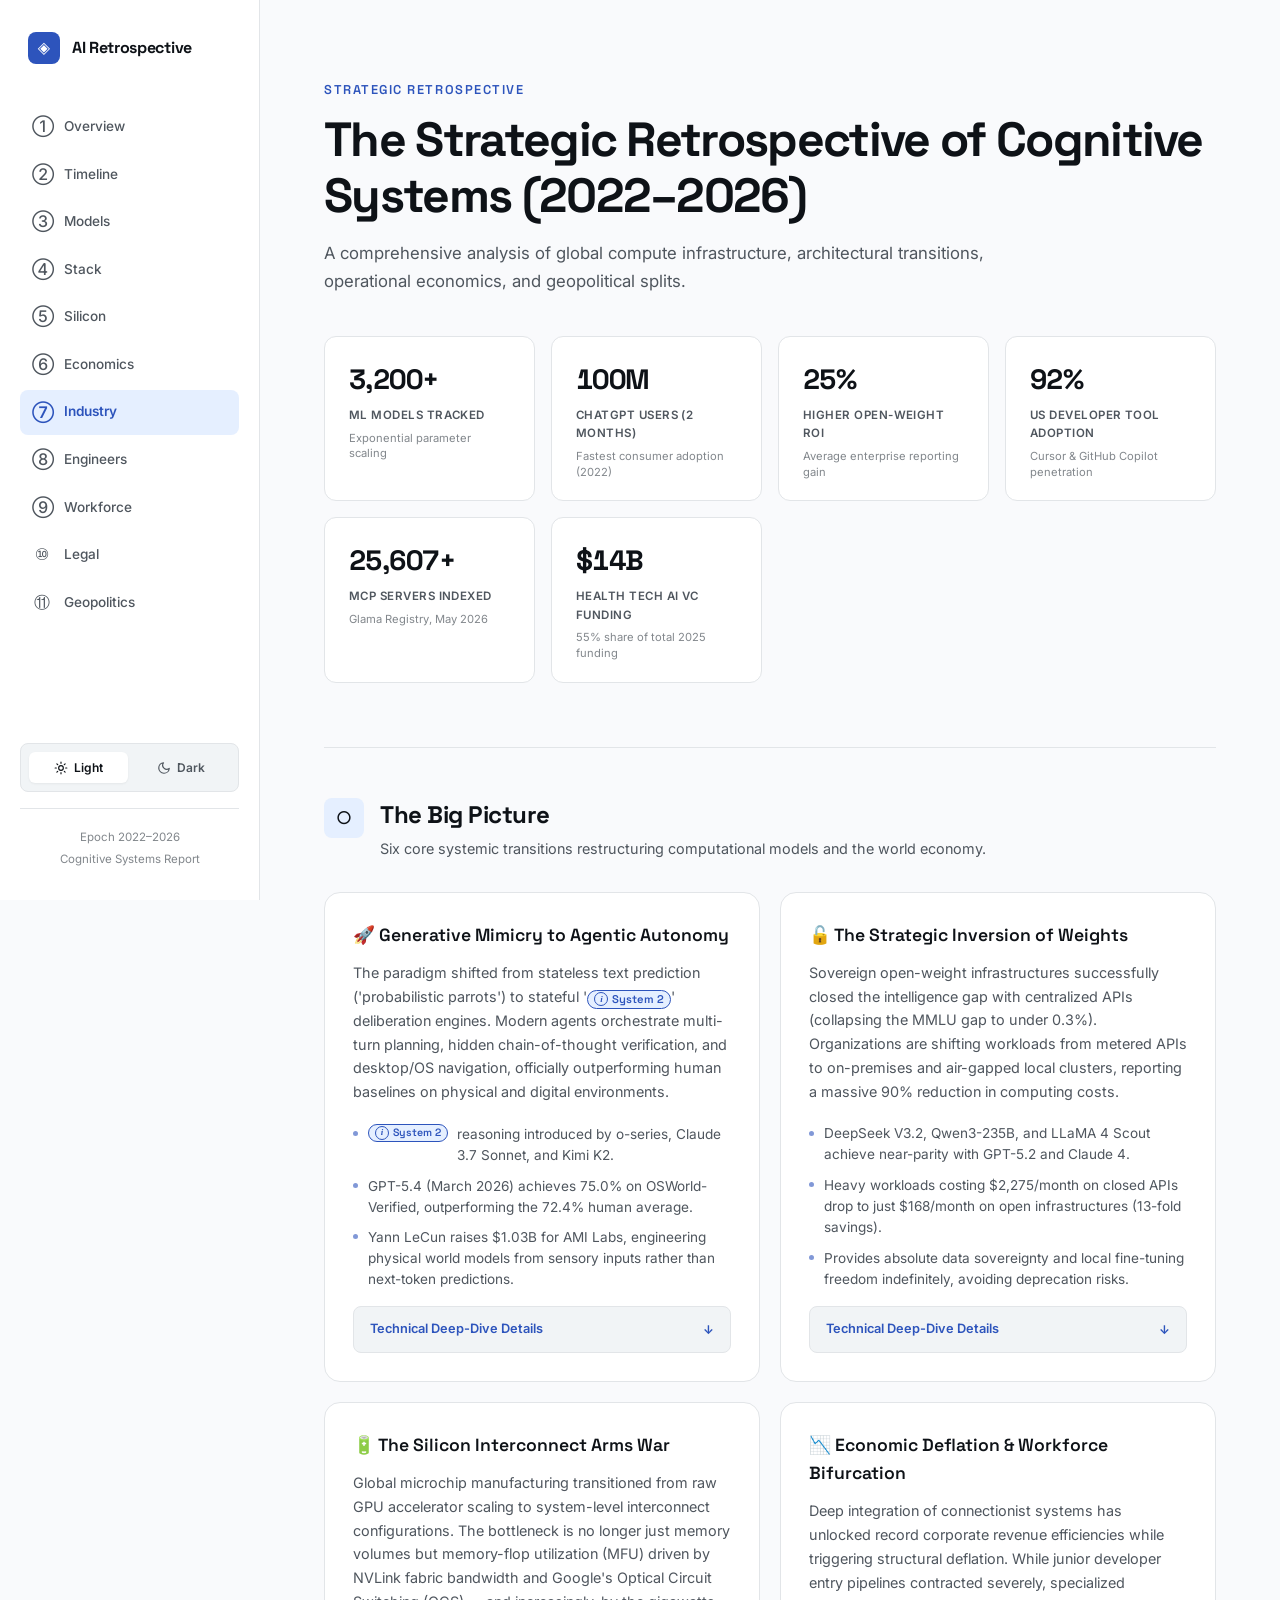
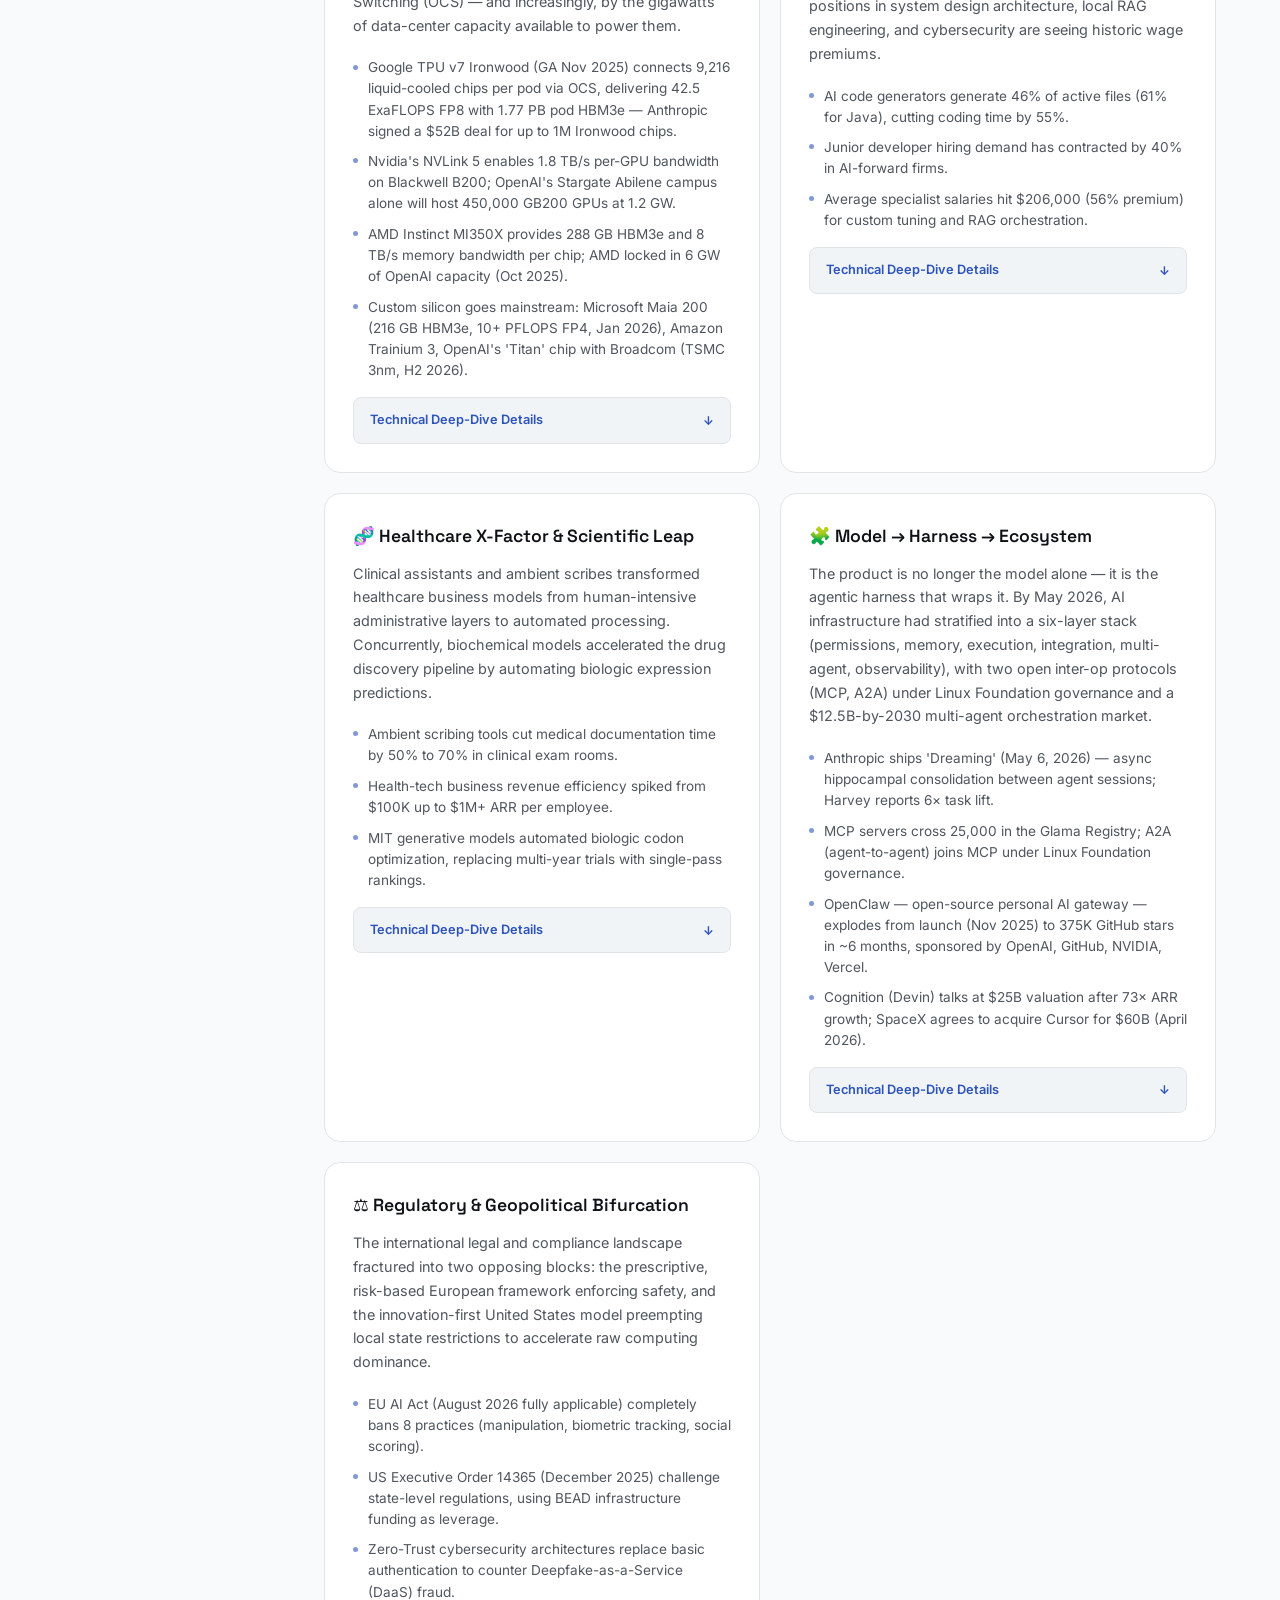
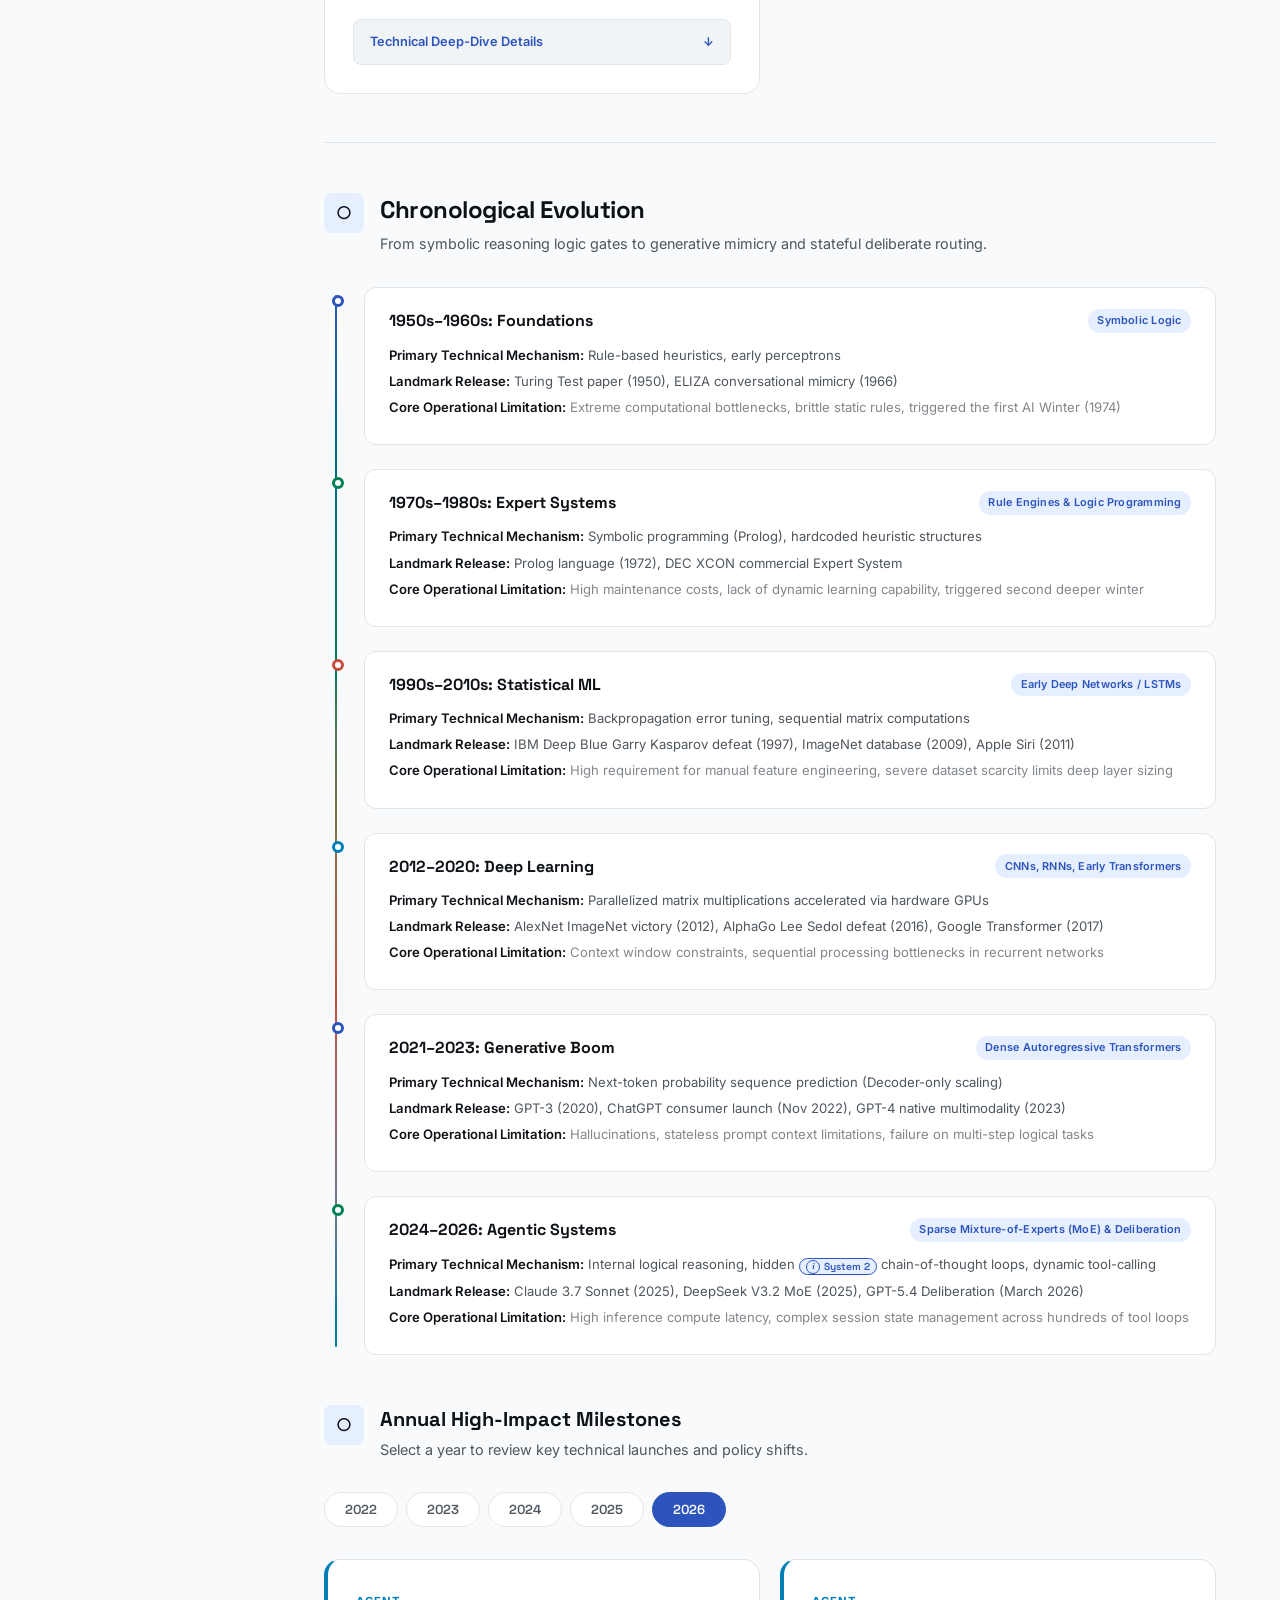
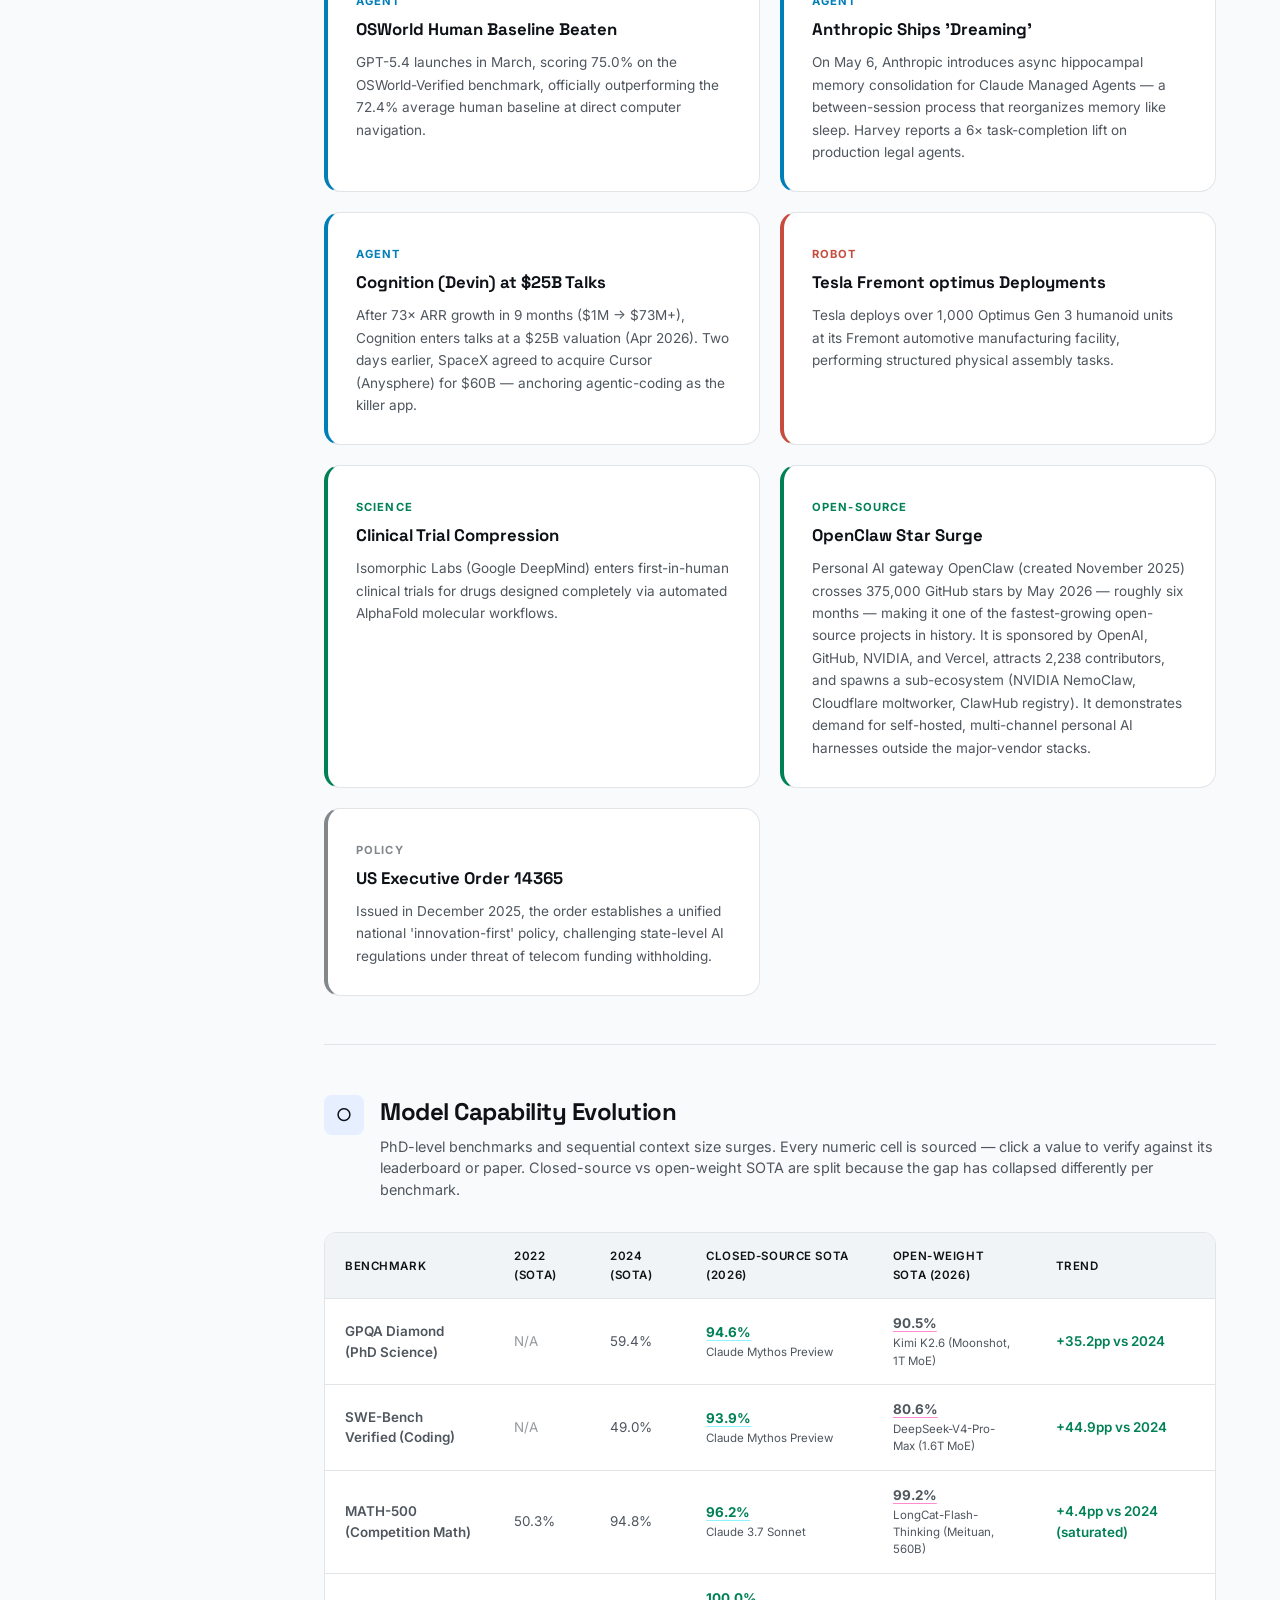
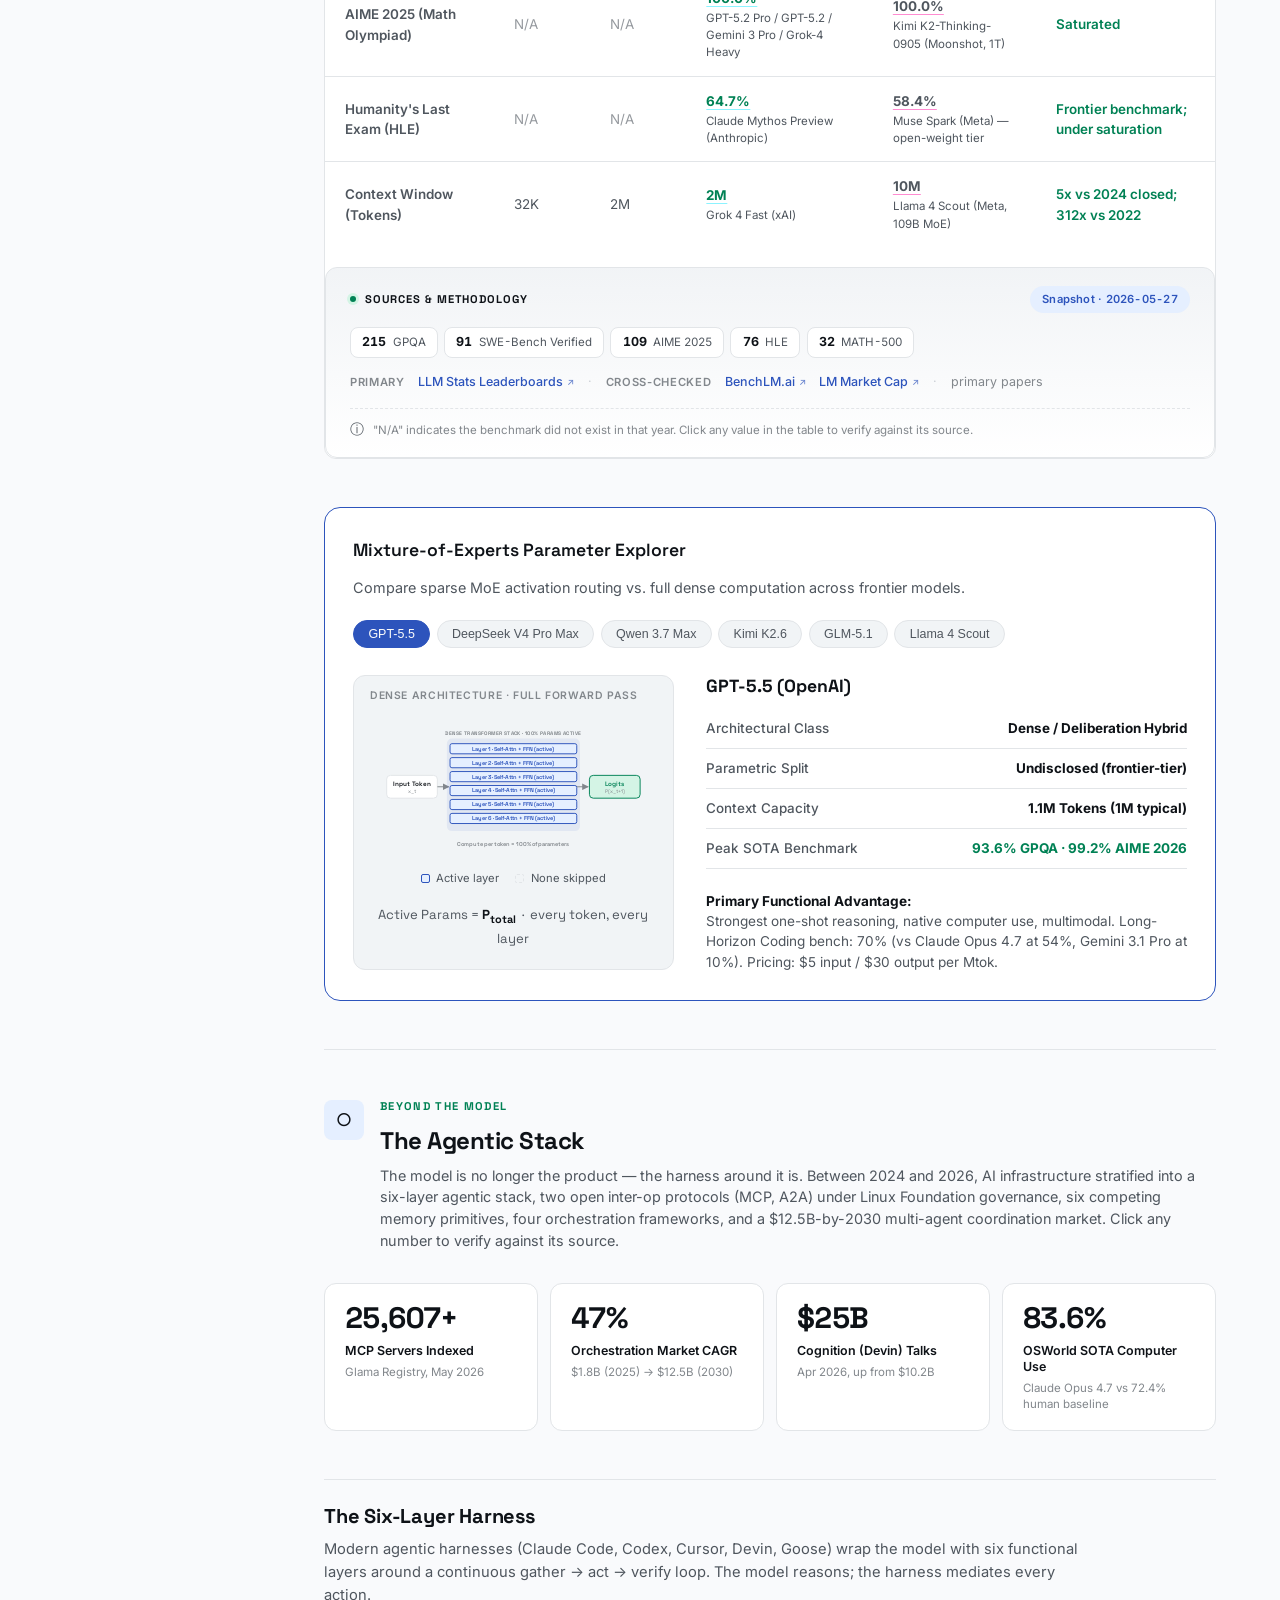
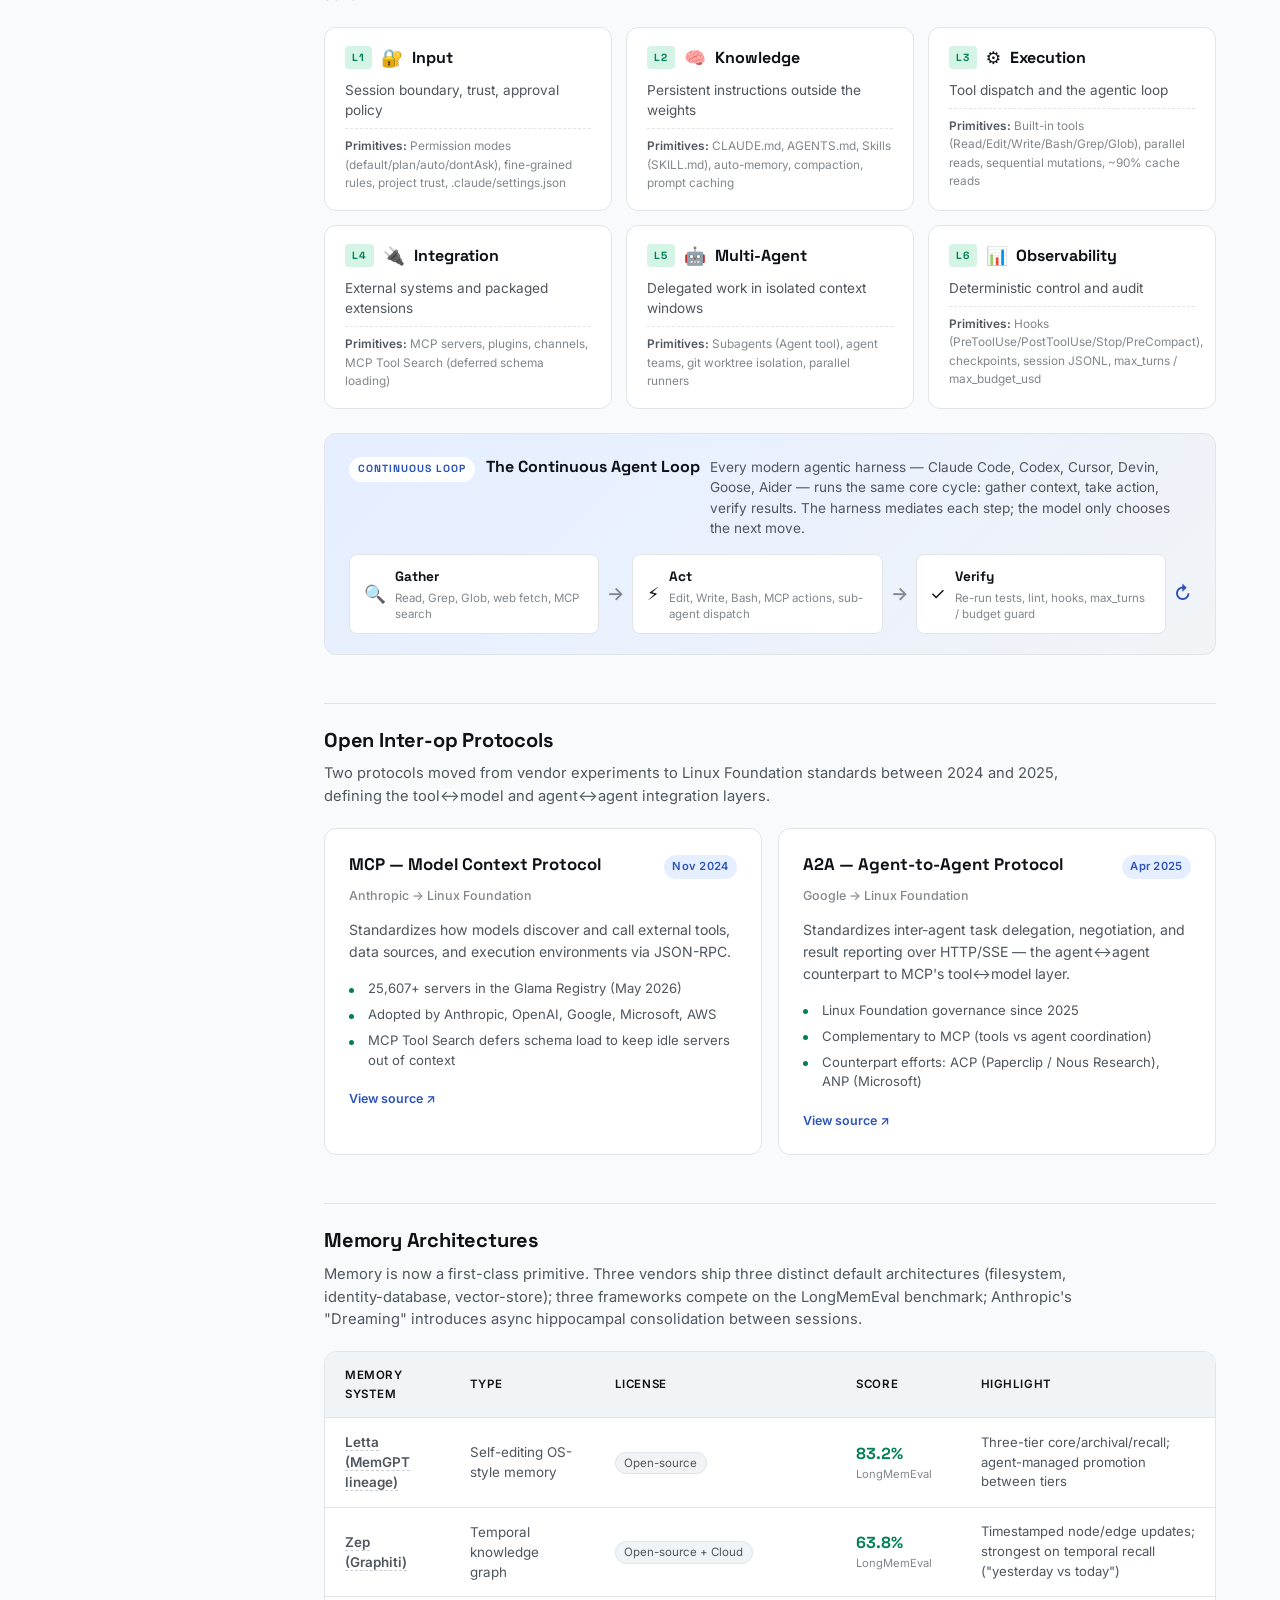
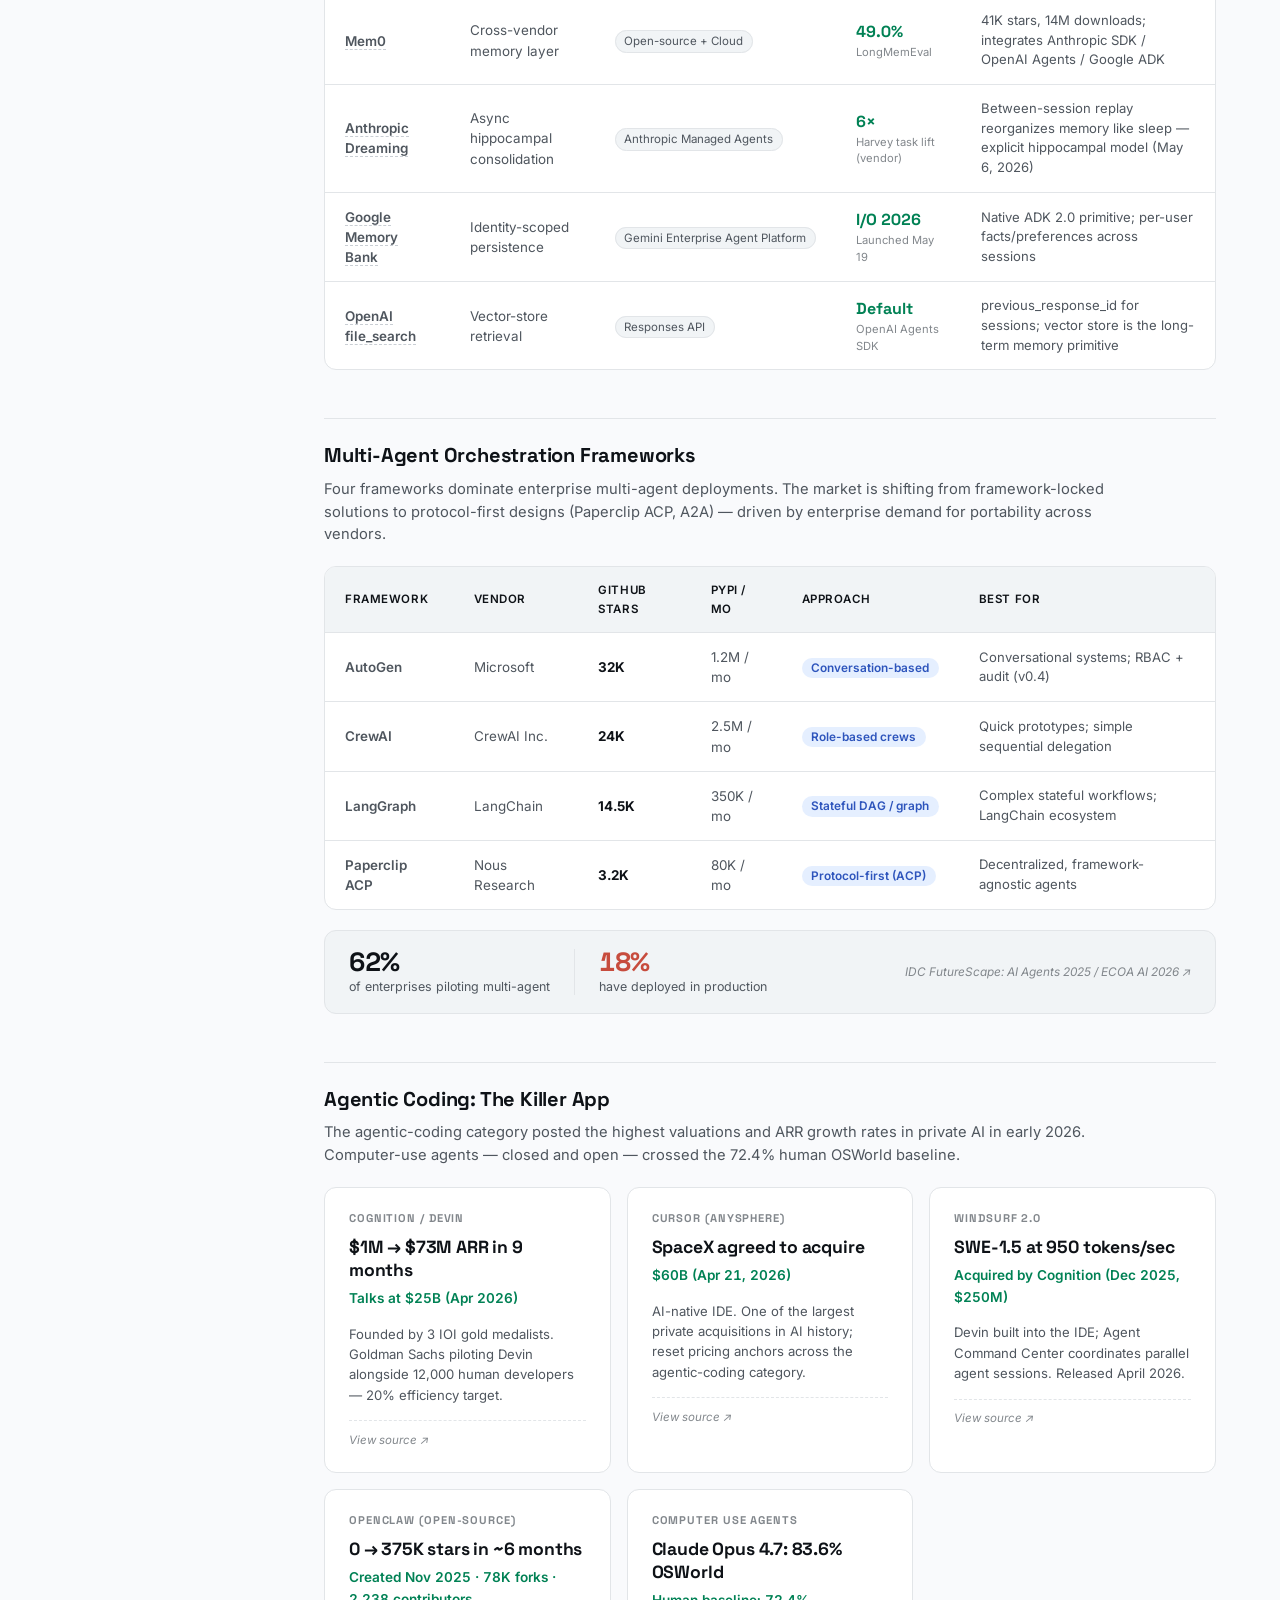
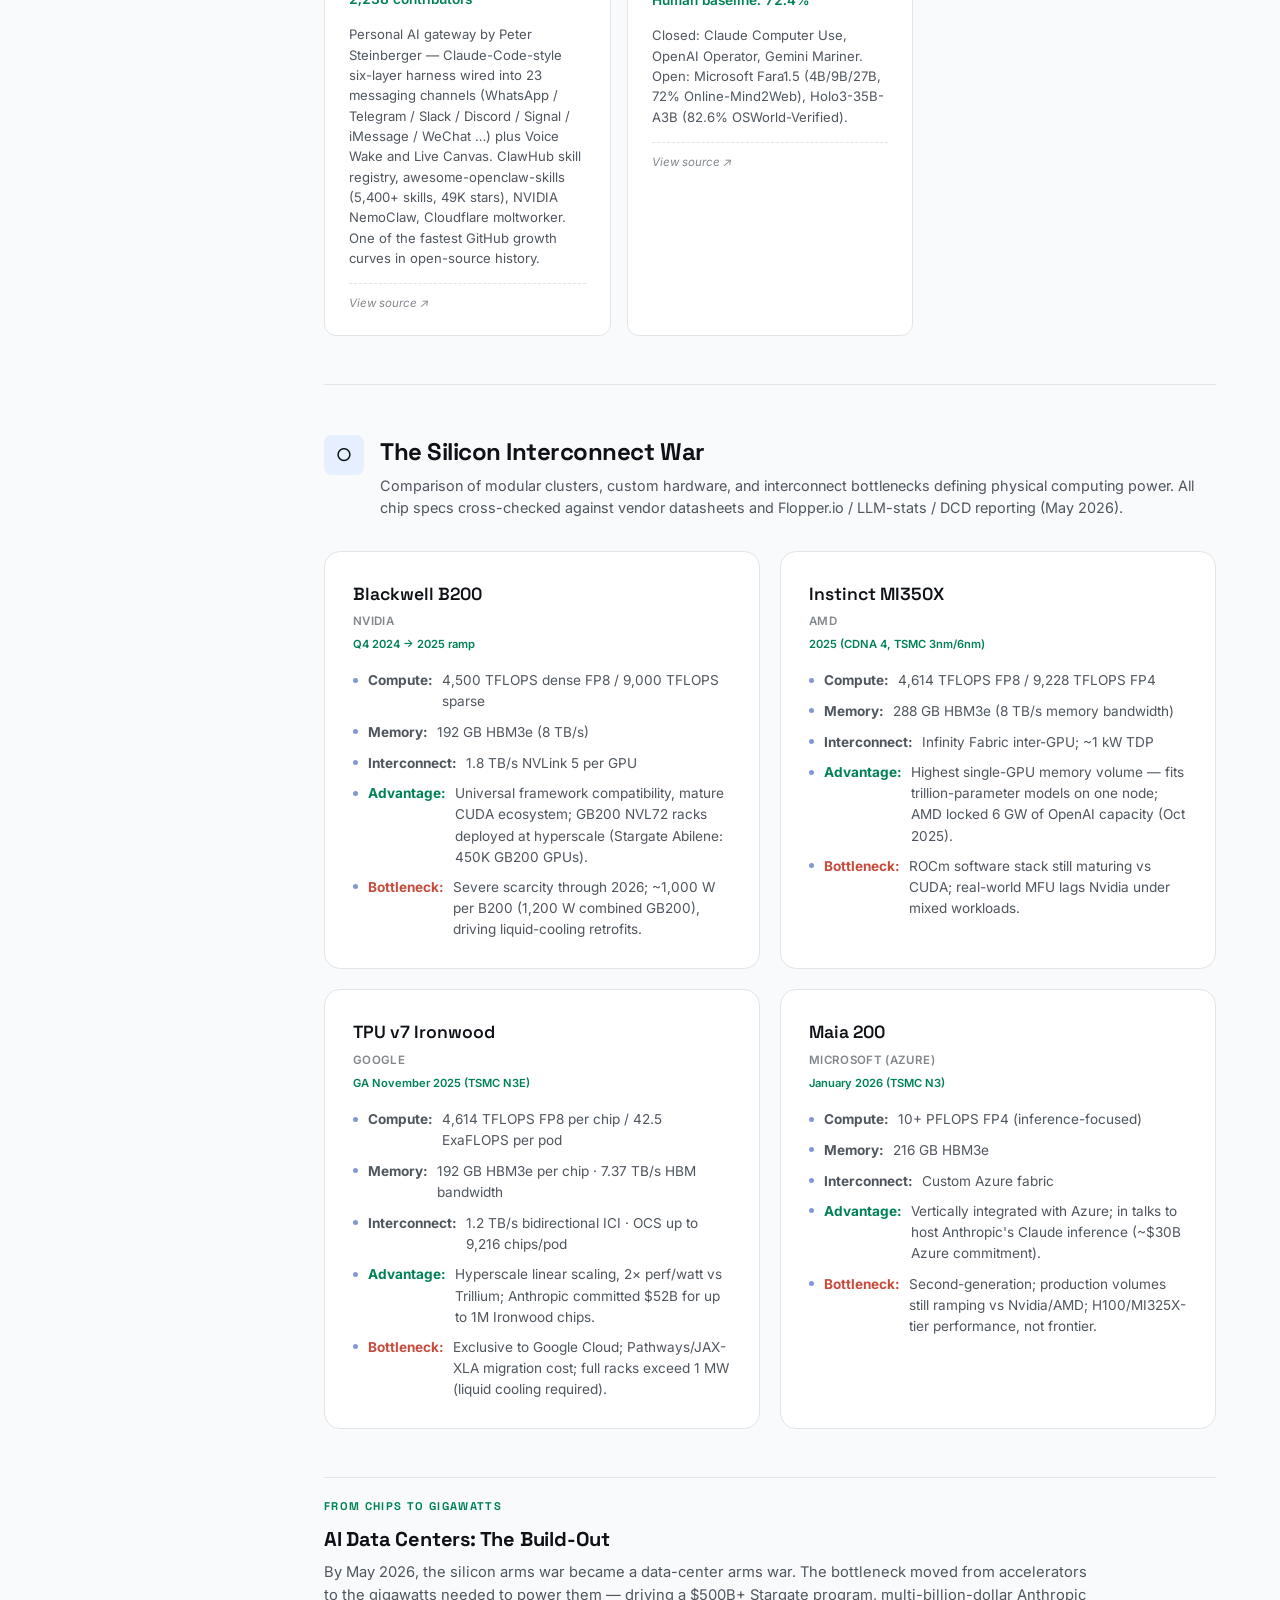
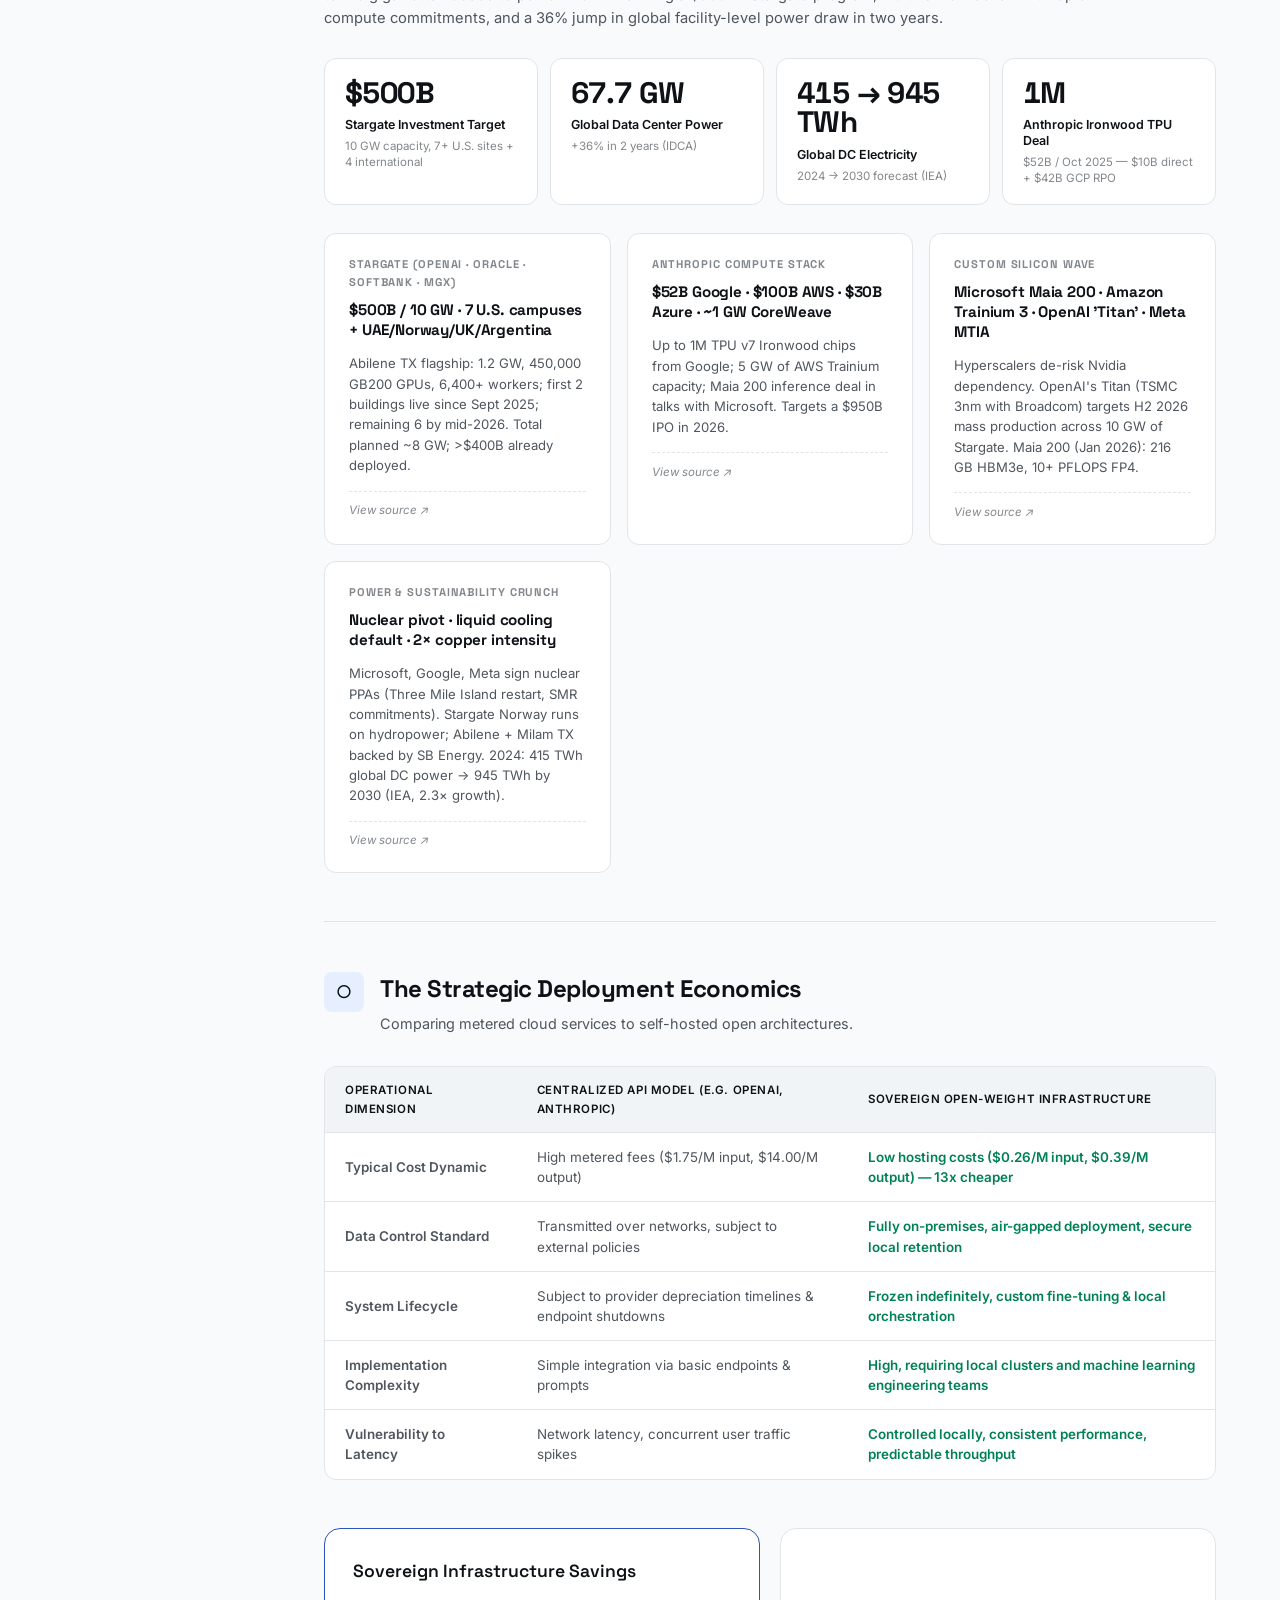
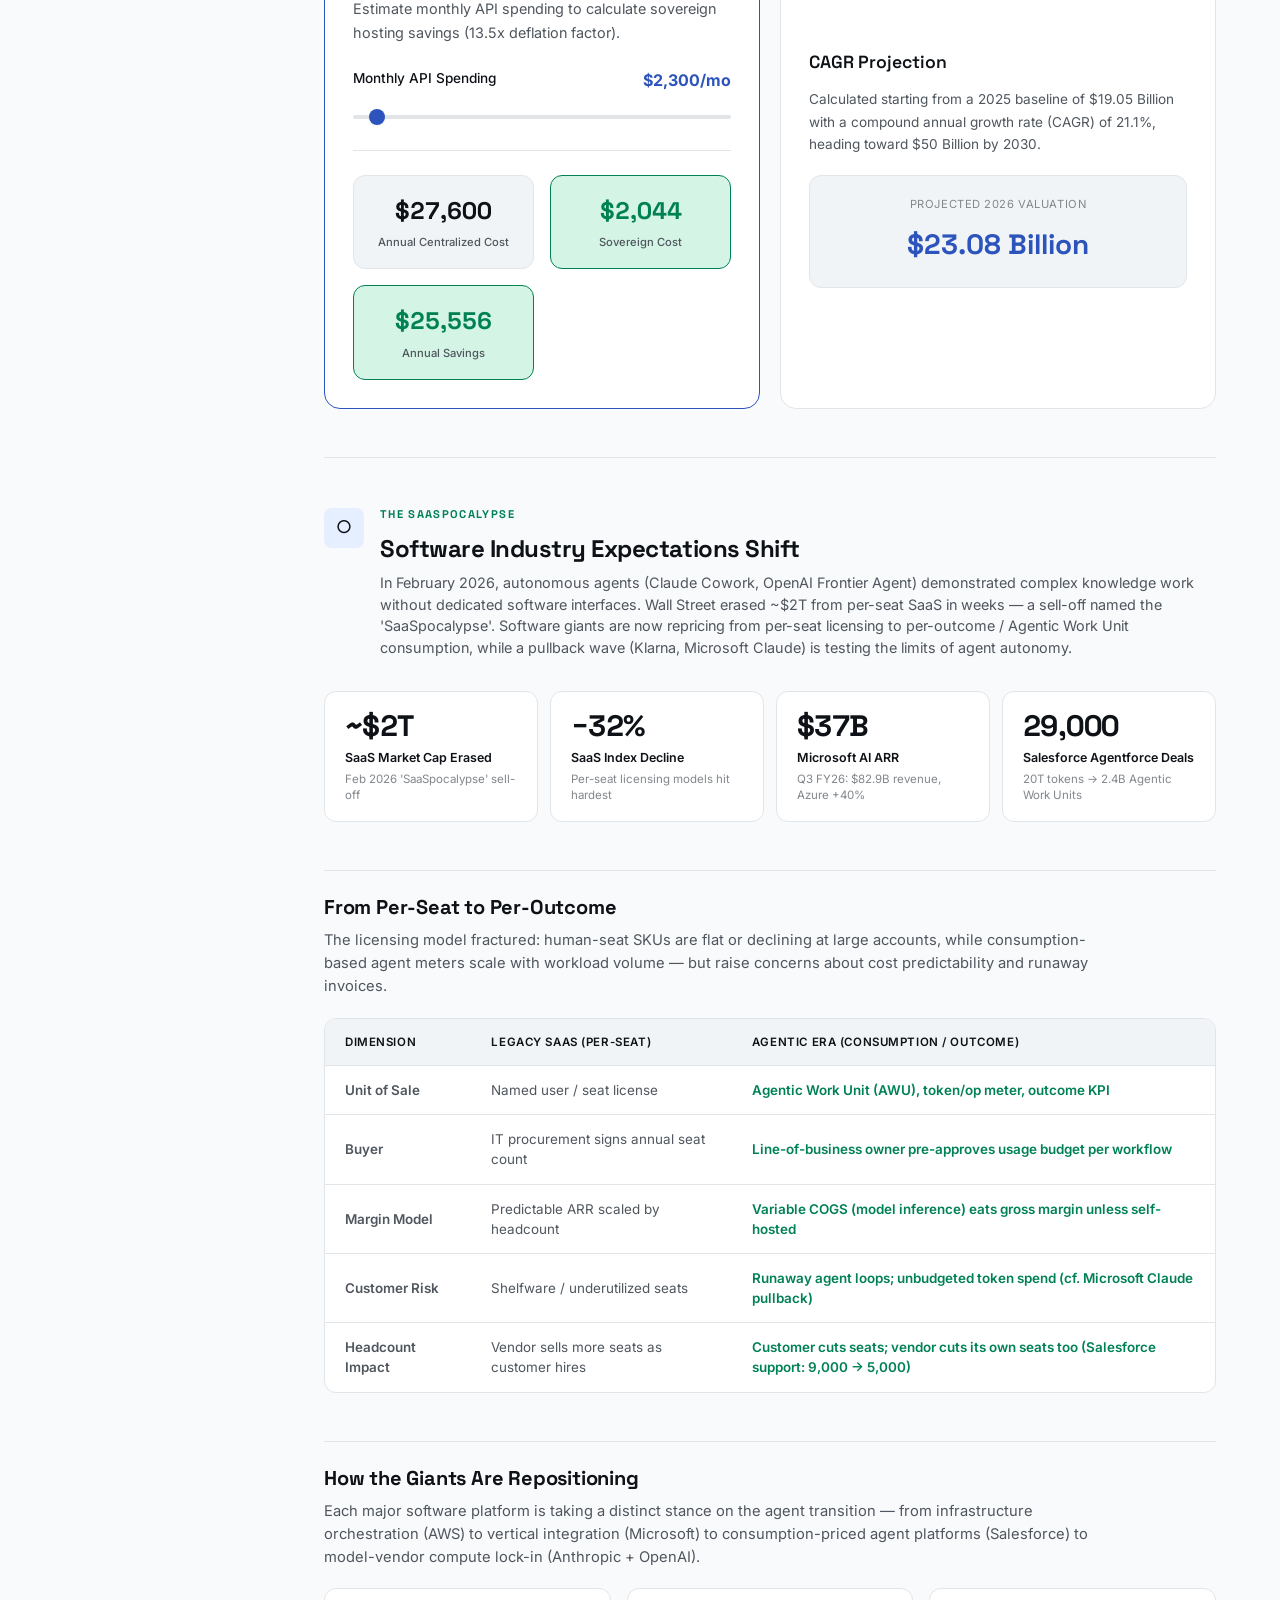
==== index.html @ b3b1b830 "Initial commit: What's Changing in AI for Software Developers Talk artifacts for a 20-minute confere" ====
<!DOCTYPE html>
<html lang="en">
<head>
  <meta charset="UTF-8">
  <meta name="viewport" content="width=device-width, initial-scale=1.0">
  <title>The Strategic Retrospective of Cognitive Systems (2022–2026)</title>
  
  <!-- SEO Meta Tags -->
  <meta name="description" content="A detailed visual analysis of the global shift from generative sequence prediction to stateful autonomous agents, modular hardware interconnects, sovereign local networks, and economic restructuring between 2022 and 2026.">
  <meta name="keywords" content="Artificial Intelligence, Generative AI, AI Agents, Mixture of Experts, Silicon War, DeepSeek, Nvidia Blackwell, TPU Trillium, AI Regulation, AI Economics">
  <meta name="author" content="Google DeepMind Team - Advanced Agentic Coding">
  
  <!-- Stylings and Fonts -->
  <link rel="stylesheet" href="styles.css">

  <!-- Theme bootstrap (inline to avoid FOUC) -->
  <script>
    (function () {
      try {
        var stored = localStorage.getItem('ai-report-theme');
        var prefers = window.matchMedia && window.matchMedia('(prefers-color-scheme: dark)').matches;
        var theme = stored || (prefers ? 'dark' : 'light');
        document.documentElement.setAttribute('data-theme', theme);
      } catch (e) {
        document.documentElement.setAttribute('data-theme', 'light');
      }
    })();
  </script>
</head>
<body>

  <div class="app-container">
    
    <!-- SIDEBAR NAVIGATION -->
    <sidebar id="main-sidebar">
      <div class="logo-container">
        <div class="logo-icon">◈</div>
        <div class="logo-text">AI Retrospective</div>
      </div>

      <ul class="nav-links">
        <li class="nav-item active"><a href="#overview" data-target="overview"><span class="nav-icon">①</span> Overview</a></li>
        <li class="nav-item"><a href="#timeline" data-target="timeline"><span class="nav-icon">②</span> Timeline</a></li>
        <li class="nav-item"><a href="#models" data-target="models"><span class="nav-icon">③</span> Models</a></li>
        <li class="nav-item"><a href="#stack" data-target="stack"><span class="nav-icon">④</span> Stack</a></li>
        <li class="nav-item"><a href="#hardware" data-target="hardware"><span class="nav-icon">⑤</span> Silicon</a></li>
        <li class="nav-item"><a href="#economics" data-target="economics"><span class="nav-icon">⑥</span> Economics</a></li>
        <li class="nav-item"><a href="#industry" data-target="industry"><span class="nav-icon">⑦</span> Industry</a></li>
        <li class="nav-item"><a href="#engineers" data-target="engineers"><span class="nav-icon">⑧</span> Engineers</a></li>
        <li class="nav-item"><a href="#workforce" data-target="workforce"><span class="nav-icon">⑨</span> Workforce</a></li>
        <li class="nav-item"><a href="#legal" data-target="legal"><span class="nav-icon">⑩</span> Legal</a></li>
        <li class="nav-item"><a href="#security" data-target="security"><span class="nav-icon">⑪</span> Geopolitics</a></li>
      </ul>

      <div class="theme-toggle" role="group" aria-label="Color theme">
        <button class="theme-toggle-btn" data-theme-set="light" aria-label="Light theme">
          <svg viewBox="0 0 24 24" aria-hidden="true">
            <circle cx="12" cy="12" r="4"/>
            <path d="M12 2v2M12 20v2M4.93 4.93l1.41 1.41M17.66 17.66l1.41 1.41M2 12h2M20 12h2M4.93 19.07l1.41-1.41M17.66 6.34l1.41-1.41"/>
          </svg>
          Light
        </button>
        <button class="theme-toggle-btn" data-theme-set="dark" aria-label="Dark theme">
          <svg viewBox="0 0 24 24" aria-hidden="true">
            <path d="M21 12.79A9 9 0 1 1 11.21 3 7 7 0 0 0 21 12.79z"/>
          </svg>
          Dark
        </button>
      </div>

      <div class="sidebar-footer">
        <div>Epoch 2022–2026</div>
        <div style="margin-top:0.25rem;">Cognitive Systems Report</div>
      </div>
    </sidebar>

    <button class="theme-toggle-mobile" id="theme-toggle-mobile" aria-label="Toggle color theme">
      <svg viewBox="0 0 24 24" aria-hidden="true" id="theme-mobile-icon">
        <path d="M21 12.79A9 9 0 1 1 11.21 3 7 7 0 0 0 21 12.79z"/>
      </svg>
    </button>
    
    <!-- MAIN CONTENT -->
    <main>
      
      <!-- HERO -->
      <div class="hero">
        <div class="hero-subtitle">Strategic Retrospective</div>
        <h1 id="hero-title">AI Evolution 2022–2026</h1>
        <p id="hero-desc">Loading detailed retrospective insights...</p>

        <div class="stats-grid" id="stats-target"></div>
      </div>
      
      <!-- OVERVIEW -->
      <section id="overview">
        <div class="section-title-wrap">
          <div class="section-icon-badge">○</div>
          <div>
            <h2 class="section-title" id="overview-heading" tabindex="-1">The Big Picture</h2>
            <div class="section-desc">Six core systemic transitions restructuring computational models and the world economy.</div>
          </div>
        </div>
        
        <!-- Shifts Target -->
        <div class="grid-2" id="shifts-target"></div>
      </section>
      
      <!-- TIMELINE -->
      <section id="timeline">
        <div class="section-title-wrap">
          <div class="section-icon-badge">○</div>
          <div>
            <h2 class="section-title" id="timeline-heading" tabindex="-1">Chronological Evolution</h2>
            <div class="section-desc">From symbolic reasoning logic gates to generative mimicry and stateful deliberate routing.</div>
          </div>
        </div>
        
        <!-- Complete Evolution Timeline -->
        <div class="evolution-timeline" id="timeline-target" style="margin-bottom: 3rem;"></div>
        
        <!-- Milestone Tabs -->
        <div class="section-title-wrap" style="margin-top: 2rem;">
          <div class="section-icon-badge">○</div>
          <div>
            <h3 style="font-family:var(--font-display); font-size:1.25rem; font-weight:700;">Annual High-Impact Milestones</h3>
            <div class="section-desc">Select a year to review key technical launches and policy shifts.</div>
          </div>
        </div>
        
        <div class="pill-tabs" style="margin-bottom: 2rem;">
          <button class="pill-tab timeline-pill active" data-year="2022" onclick="selectTimelineYear(2022)">2022</button>
          <button class="pill-tab timeline-pill" data-year="2023" onclick="selectTimelineYear(2023)">2023</button>
          <button class="pill-tab timeline-pill" data-year="2024" onclick="selectTimelineYear(2024)">2024</button>
          <button class="pill-tab timeline-pill" data-year="2025" onclick="selectTimelineYear(2025)">2025</button>
          <button class="pill-tab timeline-pill" data-year="2026" onclick="selectTimelineYear(2026)">2026</button>
        </div>
        
        <!-- Milestones target -->
        <div class="grid-2" id="milestones-target"></div>
      </section>
      
      <!-- MODELS -->
      <section id="models">
        <div class="section-title-wrap">
          <div class="section-icon-badge">○</div>
          <div>
            <h2 class="section-title" id="models-heading" tabindex="-1">Model Capability Evolution</h2>
            <div class="section-desc">PhD-level benchmarks and sequential context size surges. Every numeric cell is sourced — click a value to verify against its leaderboard or paper. Closed-source vs open-weight SOTA are split because the gap has collapsed differently per benchmark.</div>
          </div>
        </div>
        
        <div class="table-container" style="margin-bottom: 3rem;">
          <table class="premium-table">
            <thead>
              <tr>
                <th>Benchmark</th>
                <th>2022 (SOTA)</th>
                <th>2024 (SOTA)</th>
                <th>Closed-Source SOTA (2026)</th>
                <th>Open-Weight SOTA (2026)</th>
                <th>Trend</th>
              </tr>
            </thead>
            <tbody id="sota-target"></tbody>
          </table>
          <div class="source-footer">
            <div class="source-footer-header">
              <span class="source-footer-label">Sources &amp; Methodology</span>
              <span class="source-snapshot-badge">Snapshot · 2026-05-27</span>
            </div>
            <div class="source-pills" aria-label="Models tracked per benchmark">
              <span class="source-pill"><strong>215</strong> GPQA</span>
              <span class="source-pill"><strong>91</strong> SWE-Bench Verified</span>
              <span class="source-pill"><strong>109</strong> AIME 2025</span>
              <span class="source-pill"><strong>76</strong> HLE</span>
              <span class="source-pill"><strong>32</strong> MATH-500</span>
            </div>
            <div class="source-links">
              <span class="source-links-label">Primary</span>
              <a href="https://llm-stats.com/benchmarks" target="_blank" rel="noopener">LLM Stats Leaderboards</a>
              <span class="source-links-divider" aria-hidden="true">·</span>
              <span class="source-links-label">Cross-checked</span>
              <a href="https://benchlm.ai" target="_blank" rel="noopener">BenchLM.ai</a>
              <a href="https://lmmarketcap.com/benchmarks" target="_blank" rel="noopener">LM Market Cap</a>
              <span class="source-links-divider" aria-hidden="true">·</span>
              <span style="color: var(--text-faint);">primary papers</span>
            </div>
            <div class="source-footnote">"N/A" indicates the benchmark did not exist in that year. Click any value in the table to verify against its source.</div>
          </div>
        </div>
        
        <!-- MOE ROUTING EXPLORER WIDGET -->
        <div class="card moe-explorer">
          <h3>Mixture-of-Experts Parameter Explorer</h3>
          <p class="card-desc">Compare sparse MoE activation routing vs. full dense computation across frontier models.</p>
          
          <div class="moe-layout">
            <!-- Buttons selectors -->
            <div class="moe-model-selector" id="moe-btns"></div>
            
            <div class="moe-display">
              <!-- Visual parameters route -->
              <div class="moe-visualizer" id="moe-visual-target"></div>
              
              <!-- Core details -->
              <div class="moe-details">
                <h4 id="moe-model-name" style="font-family:var(--font-display); color:var(--text-main); font-size:1.1rem; font-weight:700;"></h4>
                
                <div class="moe-stat-line" style="margin-top: 0.5rem;">
                  <span>Architectural Class</span>
                  <strong id="moe-desc-architecture"></strong>
                </div>
                <div class="moe-stat-line">
                  <span>Parametric Split</span>
                  <strong id="moe-desc-params"></strong>
                </div>
                <div class="moe-stat-line">
                  <span>Context Capacity</span>
                  <strong id="moe-desc-context"></strong>
                </div>
                <div class="moe-stat-line">
                  <span>Peak SOTA Benchmark</span>
                  <strong id="moe-desc-gpqa" style="color:var(--secondary);"></strong>
                </div>
                
                <div style="margin-top:0.75rem; font-size:0.85rem; line-height:1.5;">
                  <strong style="color: var(--text-main);">Primary Functional Advantage:</strong><br>
                  <span id="moe-desc-capabilities" style="color: var(--text-muted);"></span>
                </div>
              </div>
            </div>
          </div>
        </div>
      </section>

      <!-- AGENTIC STACK -->
      <section id="stack">
        <div class="section-title-wrap">
          <div class="section-icon-badge">○</div>
          <div>
            <div class="section-kicker" id="stack-kicker"></div>
            <h2 class="section-title" id="stack-heading" tabindex="-1"></h2>
            <div class="section-desc" id="stack-intro"></div>
          </div>
        </div>

        <!-- Stat strip -->
        <div class="stack-stats" id="stack-stats-target"></div>

        <!-- Six-Layer Harness -->
        <div class="subsection-header">
          <h3 class="subsection-title">The Six-Layer Harness</h3>
          <p class="subsection-desc">Modern agentic harnesses (Claude Code, Codex, Cursor, Devin, Goose) wrap the model with six functional layers around a continuous gather → act → verify loop. The model reasons; the harness mediates every action.</p>
        </div>
        <div class="harness-grid" id="harness-grid-target"></div>
        <div class="loop-strip" id="loop-strip-target"></div>

        <!-- Open Protocols -->
        <div class="subsection-header">
          <h3 class="subsection-title">Open Inter-op Protocols</h3>
          <p class="subsection-desc">Two protocols moved from vendor experiments to Linux Foundation standards between 2024 and 2025, defining the tool↔model and agent↔agent integration layers.</p>
        </div>
        <div class="protocol-grid" id="protocol-grid-target"></div>

        <!-- Memory Architectures -->
        <div class="subsection-header">
          <h3 class="subsection-title">Memory Architectures</h3>
          <p class="subsection-desc">Memory is now a first-class primitive. Three vendors ship three distinct default architectures (filesystem, identity-database, vector-store); three frameworks compete on the LongMemEval benchmark; Anthropic's "Dreaming" introduces async hippocampal consolidation between sessions.</p>
        </div>
        <div class="table-container">
          <table class="premium-table">
            <thead>
              <tr>
                <th>Memory System</th>
                <th>Type</th>
                <th>License</th>
                <th>Score</th>
                <th>Highlight</th>
              </tr>
            </thead>
            <tbody id="memory-target"></tbody>
          </table>
        </div>

        <!-- Multi-agent Frameworks -->
        <div class="subsection-header">
          <h3 class="subsection-title">Multi-Agent Orchestration Frameworks</h3>
          <p class="subsection-desc">Four frameworks dominate enterprise multi-agent deployments. The market is shifting from framework-locked solutions to protocol-first designs (Paperclip ACP, A2A) — driven by enterprise demand for portability across vendors.</p>
        </div>
        <div class="table-container" style="margin-bottom: 1.25rem;">
          <table class="premium-table">
            <thead>
              <tr>
                <th>Framework</th>
                <th>Vendor</th>
                <th>GitHub Stars</th>
                <th>PyPI / mo</th>
                <th>Approach</th>
                <th>Best For</th>
              </tr>
            </thead>
            <tbody id="frameworks-target"></tbody>
          </table>
        </div>
        <div class="adoption-strip" id="adoption-strip-target"></div>

        <!-- Market Trajectory -->
        <div class="subsection-header">
          <h3 class="subsection-title">Agentic Coding: The Killer App</h3>
          <p class="subsection-desc">The agentic-coding category posted the highest valuations and ARR growth rates in private AI in early 2026. Computer-use agents — closed and open — crossed the 72.4% human OSWorld baseline.</p>
        </div>
        <div class="market-grid" id="market-grid-target"></div>
      </section>

      <!-- SILICON ARMS WAR -->
      <section id="hardware">
        <div class="section-title-wrap">
          <div class="section-icon-badge">○</div>
          <div>
            <h2 class="section-title" id="hardware-heading" tabindex="-1">The Silicon Interconnect War</h2>
            <div class="section-desc">Comparison of modular clusters, custom hardware, and interconnect bottlenecks defining physical computing power. All chip specs cross-checked against vendor datasheets and Flopper.io / LLM-stats / DCD reporting (May 2026).</div>
          </div>
        </div>
        
        <!-- Hardware target -->
        <div class="grid-2" id="hardware-target"></div>

        <!-- AI Data Centers sub-section -->
        <div class="subsection-header">
          <div class="section-kicker" id="dc-kicker"></div>
          <h3 class="subsection-title" id="dc-title"></h3>
          <p class="subsection-desc" id="dc-intro"></p>
        </div>
        <div class="stack-stats" id="dc-stats-target"></div>
        <div class="market-grid" id="dc-projects-target" style="margin-top: 1.75rem;"></div>
      </section>
      
      <!-- ECONOMICS -->
      <section id="economics">
        <div class="section-title-wrap">
          <div class="section-icon-badge">○</div>
          <div>
            <h2 class="section-title" id="economics-heading" tabindex="-1">The Strategic Deployment Economics</h2>
            <div class="section-desc">Comparing metered cloud services to self-hosted open architectures.</div>
          </div>
        </div>
        
        <div class="table-container" style="margin-bottom: 3rem;">
          <table class="premium-table">
            <thead>
              <tr>
                <th>Operational Dimension</th>
                <th>Centralized API Model (e.g. OpenAI, Anthropic)</th>
                <th>Sovereign Open-Weight Infrastructure</th>
              </tr>
            </thead>
            <tbody id="econ-target"></tbody>
          </table>
        </div>
        
        <!-- INTERACTIVE CALCULATOR -->
        <div class="grid-2">
          <div class="card calc-container">
            <h3>Sovereign Infrastructure Savings</h3>
            <p class="card-desc">Estimate monthly API spending to calculate sovereign hosting savings (13.5x deflation factor).</p>

            <div class="slider-group">
              <div class="slider-labels">
                <span>Monthly API Spending</span>
                <strong style="color:var(--primary); font-size:1rem;">$<span id="metered-cost-val">2,275</span>/mo</strong>
              </div>
              <input type="range" min="100" max="50000" step="100" value="2275" class="premium-slider" id="metered-cost">
            </div>

            <div class="calc-results">
              <div class="calc-box">
                <div class="calc-val" id="annual-centralized">$27,300</div>
                <div class="calc-lbl">Annual Centralized Cost</div>
              </div>
              <div class="calc-box highlight">
                <div class="calc-val" id="annual-sovereign">$2,022</div>
                <div class="calc-lbl">Sovereign Cost</div>
              </div>
              <div class="calc-box highlight">
                <div class="calc-val" id="annual-savings">$25,278</div>
                <div class="calc-lbl">Annual Savings</div>
              </div>
            </div>
          </div>

          <div class="card" style="display:flex; flex-direction:column; justify-content:center;">
            <h3>CAGR Projection</h3>
            <p class="card-desc" style="font-size: 0.85rem;" id="econ-cagr-text"></p>
            <div style="background:var(--surface-alt); padding:1.25rem; border-radius:var(--radius-md); border:1px solid var(--border); text-align:center;">
              <span style="font-size:0.7rem; text-transform:uppercase; letter-spacing:0.05em; color:var(--text-faint); display:block; margin-bottom:0.5rem;">Projected 2026 Valuation</span>
              <strong id="econ-cagr-val" style="font-family:var(--font-display); font-size:1.75rem; color:var(--primary);"></strong>
            </div>
          </div>
        </div>
      </section>
      
      <!-- INDUSTRY SHIFT -->
      <section id="industry">
        <div class="section-title-wrap">
          <div class="section-icon-badge">○</div>
          <div>
            <div class="section-kicker" id="industry-kicker"></div>
            <h2 class="section-title" id="industry-heading" tabindex="-1"></h2>
            <div class="section-desc" id="industry-intro"></div>
          </div>
        </div>

        <!-- Stat strip -->
        <div class="stack-stats" id="industry-stats-target"></div>

        <!-- Pricing pivot table -->
        <div class="subsection-header">
          <h3 class="subsection-title" id="industry-pricing-title"></h3>
          <p class="subsection-desc" id="industry-pricing-desc"></p>
        </div>
        <div class="table-container">
          <table class="premium-table">
            <thead>
              <tr>
                <th>Dimension</th>
                <th>Legacy SaaS (per-seat)</th>
                <th>Agentic Era (consumption / outcome)</th>
              </tr>
            </thead>
            <tbody id="industry-pricing-target"></tbody>
          </table>
        </div>

        <!-- Software giant moves -->
        <div class="subsection-header">
          <h3 class="subsection-title">How the Giants Are Repositioning</h3>
          <p class="subsection-desc">Each major software platform is taking a distinct stance on the agent transition — from infrastructure orchestration (AWS) to vertical integration (Microsoft) to consumption-priced agent platforms (Salesforce) to model-vendor compute lock-in (Anthropic + OpenAI).</p>
        </div>
        <div class="market-grid" id="industry-giants-target"></div>

        <!-- Pullback signals -->
        <div class="subsection-header">
          <h3 class="subsection-title">The Pullback Signals</h3>
          <p class="subsection-desc">Not every story is up-and-to-the-right. Three signals show where agent autonomy is hitting cost, reliability, or ROI ceilings — and where humans are coming back into the loop.</p>
        </div>
        <div class="market-grid" id="industry-pullbacks-target"></div>
      </section>

      <!-- FOR ENGINEERS — CONTENT FINDINGS (presenter playbook is a separate page) -->
      <section id="engineers">
        <div class="section-title-wrap">
          <div class="section-icon-badge">○</div>
          <div>
            <div class="section-kicker" id="eng-kicker"></div>
            <h2 class="section-title" id="eng-heading" tabindex="-1"></h2>
            <div class="section-desc" id="eng-subtitle"></div>
          </div>
        </div>

        <p class="eng-intro" id="eng-intro"></p>

        <!-- Headline stats -->
        <div class="stack-stats" id="eng-stats-target"></div>

        <!-- CTAs: separate talk script + live in-browser demo pages -->
        <div class="playbook-cta-pair">
          <a class="playbook-cta" href="talk.html" target="_blank" rel="noopener">
            <div class="playbook-cta-icon" aria-hidden="true">📋</div>
            <div class="playbook-cta-body">
              <div class="playbook-cta-kicker">Delivering this as a talk?</div>
              <div class="playbook-cta-title">Open the Talking Points →</div>
              <div class="playbook-cta-desc">20-minute script for software developers. Per-beat opener, key data, on-stage cues, transitions, and Q&amp;A prep.</div>
            </div>
          </a>
          <a class="playbook-cta" href="live-demo.html" target="_blank" rel="noopener">
            <div class="playbook-cta-icon" aria-hidden="true">▶</div>
            <div class="playbook-cta-body">
              <div class="playbook-cta-kicker">Show, don't tell</div>
              <div class="playbook-cta-title">Open the Live In-Browser Demo →</div>
              <div class="playbook-cta-desc">Real frontier-class small LLM running 100% on your laptop via WebGPU. No API keys, works offline. Five demos, one model.</div>
            </div>
          </a>
        </div>

        <!-- The 5 inflection points -->
        <div class="subsection-header">
          <h3 class="subsection-title">The 5 Inflection Points</h3>
          <p class="subsection-desc">Five structurally different things that didn't exist 12 months ago — each with verified evidence and the daily-work implication.</p>
        </div>
        <div class="shifts-stack" id="eng-shifts-target"></div>

        <!-- New disciplines -->
        <div class="subsection-header">
          <h3 class="subsection-title">The New Disciplines</h3>
          <p class="subsection-desc">Four skills that appreciated fastest in 2026 — what your team should actually invest in this year.</p>
        </div>
        <div class="disc-grid" id="eng-disciplines-target"></div>

        <!-- Reality check -->
        <div class="subsection-header">
          <h3 class="subsection-title">Reality Check</h3>
          <p class="subsection-desc">Honest tradeoffs. Engineers smell hype instantly — these are the inconvenient findings worth leading with.</p>
        </div>
        <div class="reality-grid" id="eng-reality-target"></div>

        <!-- Resources / starter kit -->
        <div class="subsection-header">
          <h3 class="subsection-title">Starter Kit · Reading List</h3>
          <p class="subsection-desc">Sources cited above, plus the canonical reading for engineers who want to go deeper.</p>
        </div>
        <div class="resource-pills" id="eng-resources-target"></div>

        <!-- Bottom CTA -->
        <div class="playbook-cta-footer">
          <a class="playbook-cta-link" href="talk.html" target="_blank" rel="noopener">
            Open the Talking Points →
          </a>
          <span class="present-footer-divider" aria-hidden="true">·</span>
          <a class="playbook-cta-link" href="live-demo.html" target="_blank" rel="noopener">
            Open the Live Demo →
          </a>
        </div>
      </section>

      <!-- WORKFORCE -->
      <section id="workforce">
        <div class="section-title-wrap">
          <div class="section-icon-badge">○</div>
          <div>
            <h2 class="section-title" id="workforce-heading" tabindex="-1">Workforce & Revenue Efficiency</h2>
            <div class="section-desc">Deflationary trends, corporate re-architecting, and sector transformations.</div>
          </div>
        </div>
        
        <!-- Deflation target -->
        <div class="grid-2" id="deflation-target"></div>
      </section>
      
      <!-- LEGAL BATTLES -->
      <section id="legal">
        <div class="section-title-wrap">
          <div class="section-icon-badge">○</div>
          <div>
            <h2 class="section-title" id="legal-heading" tabindex="-1">The Regurgitation Debate & Licensing</h2>
            <div class="section-desc">Legal cases, exact copying disputes, and the transition to structured partnerships.</div>
          </div>
        </div>
        
        <!-- Legal target -->
        <div class="grid-2" id="legal-target"></div>
      </section>
      
      <!-- SECURITY & GEOPOLITICS -->
      <section id="security">
        <div class="section-title-wrap">
          <div class="section-icon-badge">○</div>
          <div>
            <h2 class="section-title" id="security-heading" tabindex="-1">Geopolitics & Cybersecurity Threat Profile</h2>
            <div class="section-desc">Contrasting regulatory regimes, deepfakes, internal shadow endpoints, and Zero-Trust defenses.</div>
          </div>
        </div>
        
        <div class="table-container" style="margin-bottom: 2rem;">
          <table class="premium-table">
            <thead>
              <tr>
                <th>Strategic Dimension</th>
                <th>European Union (Audits & Bans)</th>
                <th>United States (Deregulation & Preemption)</th>
              </tr>
            </thead>
            <tbody id="geopolitical-target"></tbody>
          </table>
        </div>
        
        <div class="card" style="border-left:3px solid var(--primary);">
          <h3>Enterprise Architecture Guidelines</h3>
          <p class="card-desc" style="margin-bottom: 0;">
            Securing operations requires hybrid architectures: centralized APIs for complex deliberation tasks, open-weight systems locally for proprietary workflows. Zero-Trust networks must enforce out-of-band verification (OOBV) on all wire transfers and critical database mutations.
          </p>
        </div>
      </section>
      
      <footer style="text-align: center; color: var(--text-faint); font-size: 0.75rem; margin-top: 4rem; border-top: 1px solid var(--border); padding-top: 2rem; padding-bottom: 2rem;">
        <p>Strategic Retrospective of Cognitive Systems (2022–2026)</p>
        <p style="margin-top: 0.25rem;">Compiled from industry sources. Last updated May 2026.</p>
      </footer>
      
    </main>
    
    
    <!-- ─── SYSTEM 2 EXPLAINER MODAL ─── -->
    <div class="info-modal-backdrop" id="s2-modal" role="dialog" aria-modal="true" aria-labelledby="s2-modal-title" aria-hidden="true">
      <div class="info-modal" role="document">
        <button class="info-modal-close" id="s2-modal-close" aria-label="Close explainer">
          <svg viewBox="0 0 24 24" width="20" height="20" aria-hidden="true">
            <path d="M18 6L6 18M6 6l12 12" stroke="currentColor" stroke-width="2" stroke-linecap="round" fill="none"/>
          </svg>
        </button>

        <header class="info-modal-header">
          <div class="info-modal-icon" aria-hidden="true">
            <svg viewBox="0 0 24 24" width="22" height="22">
              <path d="M12 2a4 4 0 0 0-4 4c0 1 .3 1.9.8 2.7L8 10v5h2v6h4v-6h2v-5l-.8-1.3A4 4 0 0 0 12 2zM10 23h4" stroke="currentColor" stroke-width="1.6" stroke-linecap="round" stroke-linejoin="round" fill="none"/>
              <circle cx="12" cy="6" r="1.3" fill="currentColor"/>
            </svg>
          </div>
          <div>
            <div class="info-modal-kicker" id="s2-kicker"></div>
            <h2 class="info-modal-title" id="s2-modal-title"></h2>
            <p class="info-modal-subtitle" id="s2-subtitle"></p>
          </div>
        </header>

        <div class="info-modal-body">

          <div class="s2-tldr" id="s2-tldr"></div>

          <section class="s2-section">
            <h3 class="s2-section-heading" id="s2-origin-heading"></h3>
            <p class="s2-section-body" id="s2-origin-body"></p>
            <div class="s2-source-pills" id="s2-origin-sources"></div>
          </section>

          <section class="s2-section">
            <h3 class="s2-section-heading" id="s2-comparison-heading"></h3>
            <div class="s2-compare-grid">
              <div class="s2-compare-col s2-compare-col-1">
                <div class="s2-compare-col-head">
                  <span class="s2-compare-badge">System 1</span>
                  <span class="s2-compare-tagline">The gut</span>
                </div>
                <ul class="s2-compare-list" id="s2-compare-s1"></ul>
              </div>
              <div class="s2-compare-divider" aria-hidden="true">
                <span>vs</span>
              </div>
              <div class="s2-compare-col s2-compare-col-2">
                <div class="s2-compare-col-head">
                  <span class="s2-compare-badge s2-compare-badge-2">System 2</span>
                  <span class="s2-compare-tagline">The deliberation</span>
                </div>
                <ul class="s2-compare-list" id="s2-compare-s2"></ul>
              </div>
            </div>
          </section>

          <section class="s2-section">
            <h3 class="s2-section-heading" id="s2-cross-heading"></h3>
            <p class="s2-section-body" id="s2-cross-body"></p>
            <div class="s2-callout" id="s2-cross-argument"></div>
            <div class="s2-source-pills" id="s2-cross-sources"></div>
          </section>

          <section class="s2-section">
            <h3 class="s2-section-heading">What "System 2" means in modern AI</h3>
            <div class="s2-meaning-grid" id="s2-meaning-target"></div>
          </section>

          <section class="s2-section">
            <h3 class="s2-section-heading">Landmark releases</h3>
            <ol class="s2-timeline" id="s2-landmarks-target"></ol>
          </section>

          <section class="s2-section s2-caveat">
            <h3 class="s2-section-heading" id="s2-caveat-heading"></h3>
            <p class="s2-section-body" id="s2-caveat-body"></p>
          </section>

        </div>
      </div>
    </div>

    <div class="mobile-nav-bar">
      <ul class="mobile-nav-list">
        <li class="mobile-nav-item active"><a href="#overview" data-target="overview">Overview</a></li>
        <li class="mobile-nav-item"><a href="#timeline" data-target="timeline">Timeline</a></li>
        <li class="mobile-nav-item"><a href="#models" data-target="models">Models</a></li>
        <li class="mobile-nav-item"><a href="#stack" data-target="stack">Stack</a></li>
        <li class="mobile-nav-item"><a href="#hardware" data-target="hardware">Silicon</a></li>
        <li class="mobile-nav-item"><a href="#economics" data-target="economics">Econ</a></li>
        <li class="mobile-nav-item"><a href="#industry" data-target="industry">Industry</a></li>
        <li class="mobile-nav-item"><a href="#engineers" data-target="engineers">Engineers</a></li>
        <li class="mobile-nav-item"><a href="#workforce" data-target="workforce">Workforce</a></li>
        <li class="mobile-nav-item"><a href="#legal" data-target="legal">Legal</a></li>
        <li class="mobile-nav-item"><a href="#security" data-target="security">Geopol</a></li>
      </ul>
    </div>
    
  </div>

  <!-- Scripts -->
  <script src="app.js"></script>
</body>
</html>
---- styles.css ----
@import url('https://fonts.googleapis.com/css2?family=Inter:wght@300;400;500;600;700;800&family=Space+Grotesk:wght@400;500;600;700&display=swap');

:root {
  --bg: oklch(98.5% 0.003 250);
  --surface: oklch(100% 0 0);
  --surface-alt: oklch(96.5% 0.004 250);
  --border: oklch(92% 0.005 250);
  --border-hover: oklch(85% 0.01 250);

  --primary: oklch(48% 0.17 265);
  --primary-light: oklch(95% 0.03 265);
  --on-primary: oklch(99% 0 0);
  --secondary: oklch(52% 0.14 165);
  --secondary-light: oklch(94% 0.04 165);

  --accent-warm: oklch(58% 0.16 30);
  --accent-sky: oklch(55% 0.15 230);

  --text-main: oklch(18% 0.012 250);
  --text-muted: oklch(45% 0.015 250);
  --text-faint: oklch(62% 0.01 250);

  --font-display: 'Space Grotesk', -apple-system, BlinkMacSystemFont, system-ui, sans-serif;
  --font-body: 'Inter', -apple-system, BlinkMacSystemFont, 'Segoe UI', system-ui, sans-serif;

  --radius-sm: 8px;
  --radius-md: 12px;
  --radius-lg: 16px;
  --shadow-sm: 0 1px 3px oklch(0% 0 0 / 0.04), 0 1px 2px oklch(0% 0 0 / 0.02);
  --shadow-md: 0 4px 12px oklch(0% 0 0 / 0.06), 0 2px 4px oklch(0% 0 0 / 0.03);
  --shadow-lg: 0 12px 40px oklch(0% 0 0 / 0.08), 0 4px 12px oklch(0% 0 0 / 0.04);
  --transition: all 0.2s cubic-bezier(0.25, 0.8, 0.25, 1);
  --theme-transition: background-color 0.3s ease, color 0.3s ease, border-color 0.3s ease;
}

[data-theme="dark"] {
  --bg: oklch(15% 0.012 250);
  --surface: oklch(19% 0.012 250);
  --surface-alt: oklch(23% 0.014 250);
  --border: oklch(28% 0.014 250);
  --border-hover: oklch(38% 0.018 250);

  --primary: oklch(74% 0.15 265);
  --primary-light: oklch(28% 0.07 265);
  --on-primary: oklch(15% 0.012 250);
  --secondary: oklch(74% 0.13 165);
  --secondary-light: oklch(26% 0.06 165);

  --accent-warm: oklch(74% 0.14 30);
  --accent-sky: oklch(72% 0.13 230);

  --text-main: oklch(96% 0.005 250);
  --text-muted: oklch(72% 0.012 250);
  --text-faint: oklch(52% 0.012 250);

  --shadow-sm: 0 1px 3px oklch(0% 0 0 / 0.3), 0 1px 2px oklch(0% 0 0 / 0.2);
  --shadow-md: 0 4px 12px oklch(0% 0 0 / 0.35), 0 2px 4px oklch(0% 0 0 / 0.2);
  --shadow-lg: 0 12px 40px oklch(0% 0 0 / 0.5), 0 4px 12px oklch(0% 0 0 / 0.3);
}

* {
  margin: 0;
  padding: 0;
  box-sizing: border-box;
  -webkit-font-smoothing: antialiased;
  -moz-osx-font-smoothing: grayscale;
}

html {
  scroll-behavior: smooth;
  scroll-padding-top: 80px;
  background: var(--bg);
  transition: var(--theme-transition);
}

body {
  font-family: var(--font-body);
  color: var(--text-main);
  background: var(--bg);
  min-height: 100vh;
  display: flex;
  font-size: 15px;
  line-height: 1.6;
  transition: var(--theme-transition);
}

::-webkit-scrollbar { width: 6px; height: 6px; }
::-webkit-scrollbar-track { background: transparent; }
::-webkit-scrollbar-thumb { background: var(--border); border-radius: 3px; }
::-webkit-scrollbar-thumb:hover { background: var(--border-hover); }

::view-transition-old(root),
::view-transition-new(root) {
  animation-duration: 0.2s;
  animation-timing-function: cubic-bezier(0.4, 0, 0.2, 1);
}

/* ── LAYOUT ── */
.app-container {
  display: flex;
  width: 100%;
  min-height: 100vh;
}

/* ── SIDEBAR ── */
sidebar {
  width: 260px;
  height: 100vh;
  position: fixed;
  left: 0;
  top: 0;
  background: var(--surface);
  border-right: 1px solid var(--border);
  padding: 2rem 1.25rem;
  display: flex;
  flex-direction: column;
  justify-content: space-between;
  z-index: 100;
}

.logo-container {
  display: flex;
  align-items: center;
  gap: 0.75rem;
  margin-bottom: 2.5rem;
  padding: 0 0.5rem;
}

.logo-icon {
  width: 32px;
  height: 32px;
  background: var(--primary);
  border-radius: var(--radius-sm);
  display: flex;
  align-items: center;
  justify-content: center;
  font-size: 1rem;
  color: var(--surface);
}

/* ── THEME TOGGLE ── */
.theme-toggle {
  margin-top: auto;
  margin-bottom: 1rem;
  display: flex;
  align-items: center;
  justify-content: space-between;
  background: var(--surface-alt);
  border: 1px solid var(--border);
  border-radius: var(--radius-sm);
  padding: 0.5rem;
  gap: 0.25rem;
}

.theme-toggle-btn {
  flex: 1;
  background: transparent;
  border: none;
  color: var(--text-muted);
  padding: 0.5rem 0.5rem;
  border-radius: 6px;
  cursor: pointer;
  font-family: var(--font-body);
  font-size: 0.75rem;
  font-weight: 600;
  display: flex;
  align-items: center;
  justify-content: center;
  gap: 0.4rem;
  transition: var(--transition);
}

.theme-toggle-btn:hover {
  color: var(--text-main);
}

.theme-toggle-btn.active {
  background: var(--surface);
  color: var(--text-main);
  box-shadow: var(--shadow-sm);
}

.theme-toggle-btn svg {
  width: 14px;
  height: 14px;
  stroke: currentColor;
  fill: none;
  stroke-width: 2;
  stroke-linecap: round;
  stroke-linejoin: round;
}

.theme-toggle-mobile {
  position: fixed;
  top: 1rem;
  right: 1rem;
  width: 40px;
  height: 40px;
  background: var(--surface);
  border: 1px solid var(--border);
  border-radius: 50%;
  cursor: pointer;
  z-index: 200;
  display: none;
  align-items: center;
  justify-content: center;
  color: var(--text-main);
  box-shadow: var(--shadow-sm);
}

.theme-toggle-mobile svg {
  width: 18px;
  height: 18px;
  stroke: currentColor;
  fill: none;
  stroke-width: 2;
  stroke-linecap: round;
  stroke-linejoin: round;
}

.logo-text {
  font-family: var(--font-display);
  font-weight: 700;
  font-size: 1rem;
  letter-spacing: -0.02em;
  color: var(--text-main);
}

.nav-links {
  list-style: none;
  display: flex;
  flex-direction: column;
  gap: 2px;
  flex-grow: 1;
}

.nav-item a {
  display: flex;
  align-items: center;
  gap: 0.75rem;
  color: var(--text-muted);
  text-decoration: none;
  padding: 0.625rem 0.75rem;
  border-radius: var(--radius-sm);
  font-size: 0.85rem;
  font-weight: 500;
  transition: var(--transition);
}

.nav-item a:hover {
  color: var(--text-main);
  background: var(--surface-alt);
}

.nav-item.active a {
  color: var(--primary);
  background: var(--primary-light);
  font-weight: 600;
}

.nav-icon {
  font-size: 1rem;
  width: 1.25rem;
  text-align: center;
}

.sidebar-footer {
  font-size: 0.72rem;
  color: var(--text-faint);
  text-align: center;
  border-top: 1px solid var(--border);
  padding-top: 1.25rem;
  line-height: 1.5;
}

/* ── MAIN ── */
main {
  margin-left: 260px;
  flex-grow: 1;
  flex-shrink: 1;
  flex-basis: 0;
  min-width: 0;
  max-width: 1200px;
  padding: 3rem 4rem;
  box-sizing: border-box;
}

/* ── HERO ── */
.hero {
  padding: 2rem 0 3rem;
  margin-bottom: 1rem;
}

.hero-subtitle {
  font-family: var(--font-display);
  color: var(--primary);
  font-size: 0.8rem;
  font-weight: 600;
  text-transform: uppercase;
  letter-spacing: 0.12em;
  margin-bottom: 0.75rem;
}

.hero h1 {
  font-family: var(--font-display);
  font-size: clamp(2.25rem, 4vw, 3rem);
  font-weight: 700;
  line-height: 1.15;
  letter-spacing: -0.035em;
  color: var(--text-main);
  margin-bottom: 1rem;
}

.hero p {
  color: var(--text-muted);
  font-size: 1.05rem;
  max-width: 680px;
  line-height: 1.7;
}

/* ── STATS GRID ── */
.stats-grid {
  display: grid;
  grid-template-columns: repeat(auto-fit, minmax(170px, 1fr));
  gap: 1rem;
  margin-top: 2.5rem;
}

.stat-card {
  background: var(--surface);
  border: 1px solid var(--border);
  border-radius: var(--radius-md);
  padding: 1.25rem 1.5rem;
  transition: var(--transition);
}

.stat-card:hover {
  border-color: var(--border-hover);
  box-shadow: var(--shadow-sm);
}

.stat-num {
  font-family: var(--font-display);
  font-size: 1.75rem;
  font-weight: 700;
  color: var(--text-main);
  letter-spacing: -0.02em;
  margin-bottom: 0.25rem;
  font-variant-numeric: tabular-nums;
}

.stat-label {
  font-size: 0.72rem;
  font-weight: 600;
  color: var(--text-muted);
  text-transform: uppercase;
  letter-spacing: 0.04em;
  margin-bottom: 0.4rem;
}

.stat-trend {
  font-size: 0.7rem;
  color: var(--text-faint);
  line-height: 1.4;
}

/* ── SECTIONS ── */
section {
  padding: 3rem 0;
  border-top: 1px solid var(--border);
}

.section-title-wrap {
  margin-bottom: 2rem;
  display: flex;
  align-items: flex-start;
  gap: 1rem;
}

.section-icon-badge {
  width: 40px;
  height: 40px;
  background: var(--primary-light);
  border-radius: var(--radius-sm);
  display: flex;
  align-items: center;
  justify-content: center;
  font-size: 1.1rem;
  flex-shrink: 0;
  margin-top: 2px;
}

.section-title {
  font-family: var(--font-display);
  font-size: 1.5rem;
  font-weight: 700;
  letter-spacing: -0.02em;
  color: var(--text-main);
}

.section-desc {
  color: var(--text-muted);
  font-size: 0.9rem;
  margin-top: 0.25rem;
  line-height: 1.5;
}

/* ── CARDS & GRIDS ── */
.grid-2 {
  display: grid;
  grid-template-columns: repeat(auto-fit, minmax(380px, 1fr));
  gap: 1.25rem;
}

.card {
  background: var(--surface);
  border: 1px solid var(--border);
  border-radius: var(--radius-lg);
  padding: 1.75rem;
  transition: var(--transition);
}

.card:hover {
  box-shadow: var(--shadow-md);
  border-color: var(--border-hover);
}

.card h3 {
  font-family: var(--font-display);
  font-size: 1.1rem;
  font-weight: 600;
  margin-bottom: 0.75rem;
  color: var(--text-main);
  display: flex;
  align-items: center;
  gap: 0.5rem;
}

.card-desc {
  color: var(--text-muted);
  font-size: 0.9rem;
  line-height: 1.65;
  margin-bottom: 1.25rem;
}

.card-list {
  list-style: none;
  display: flex;
  flex-direction: column;
  gap: 0.6rem;
}

.card-list li {
  font-size: 0.85rem;
  color: var(--text-muted);
  line-height: 1.55;
  display: flex;
  align-items: flex-start;
  gap: 0.6rem;
  padding-left: 0;
}

.card-list li::before {
  content: '';
  width: 5px;
  height: 5px;
  border-radius: 50%;
  background: var(--primary);
  flex-shrink: 0;
  margin-top: 0.45rem;
  opacity: 0.6;
}

/* ── DETAILS / ACCORDION ── */
details.deep-dive {
  background: var(--surface-alt);
  border: 1px solid var(--border);
  border-radius: var(--radius-sm);
  margin-top: 1rem;
  overflow: hidden;
}

details.deep-dive summary {
  padding: 0.75rem 1rem;
  font-size: 0.8rem;
  font-weight: 600;
  color: var(--primary);
  cursor: pointer;
  list-style: none;
  display: flex;
  align-items: center;
  justify-content: space-between;
  user-select: none;
  transition: var(--transition);
}

details.deep-dive summary::after {
  content: '↓';
  font-weight: bold;
  transition: var(--transition);
  font-size: 0.75rem;
}

details.deep-dive[open] summary::after {
  transform: rotate(-180deg);
}

details.deep-dive summary:hover {
  background: var(--border);
}

.deep-dive-content {
  padding: 1rem;
  border-top: 1px solid var(--border);
  font-size: 0.85rem;
  color: var(--text-muted);
  line-height: 1.6;
}

/* ── TIMELINE ── */
.evolution-timeline {
  display: flex;
  flex-direction: column;
  gap: 1.5rem;
  position: relative;
  padding-left: 2.5rem;
}

.evolution-timeline::before {
  content: '';
  position: absolute;
  left: 11px;
  top: 0.5rem;
  bottom: 0.5rem;
  width: 2px;
  background: linear-gradient(to bottom, var(--primary), var(--secondary), var(--accent-warm), var(--accent-sky));
  border-radius: 1px;
}

.timeline-row {
  position: relative;
}

.timeline-dot {
  position: absolute;
  left: -32px;
  top: 8px;
  width: 12px;
  height: 12px;
  border-radius: 50%;
  background: var(--surface);
  border: 3px solid var(--primary);
  z-index: 10;
}

.timeline-row:nth-child(2) .timeline-dot { border-color: var(--secondary); }
.timeline-row:nth-child(3) .timeline-dot { border-color: var(--accent-warm); }
.timeline-row:nth-child(4) .timeline-dot { border-color: var(--accent-sky); }
.timeline-row:nth-child(5) .timeline-dot { border-color: var(--primary); }
.timeline-row:nth-child(6) .timeline-dot { border-color: var(--secondary); }

.timeline-card {
  background: var(--surface);
  border: 1px solid var(--border);
  border-radius: var(--radius-md);
  padding: 1.25rem 1.5rem;
  transition: var(--transition);
}

.timeline-card:hover {
  box-shadow: var(--shadow-sm);
}

.timeline-header {
  display: flex;
  justify-content: space-between;
  align-items: center;
  margin-bottom: 0.75rem;
  flex-wrap: wrap;
  gap: 0.5rem;
}

.timeline-era {
  font-family: var(--font-display);
  font-size: 1rem;
  font-weight: 700;
  color: var(--text-main);
}

.timeline-badge {
  font-size: 0.68rem;
  font-weight: 600;
  color: var(--primary);
  background: var(--primary-light);
  padding: 0.2rem 0.6rem;
  border-radius: 20px;
  letter-spacing: 0.02em;
}

.timeline-field {
  font-size: 0.82rem;
  margin-bottom: 0.4rem;
  color: var(--text-muted);
  line-height: 1.5;
}

.timeline-field strong {
  color: var(--text-main);
  font-weight: 600;
}

/* ── PILL TABS ── */
.pill-tabs {
  display: flex;
  gap: 0.5rem;
  flex-wrap: wrap;
}

.pill-tab {
  background: var(--surface);
  border: 1px solid var(--border);
  color: var(--text-muted);
  padding: 0.5rem 1.25rem;
  border-radius: 20px;
  cursor: pointer;
  font-size: 0.82rem;
  font-weight: 600;
  font-family: var(--font-display);
  transition: var(--transition);
}

.pill-tab:hover {
  border-color: var(--border-hover);
  color: var(--text-main);
}

.pill-tab.active {
  background: var(--primary);
  border-color: var(--primary);
  color: var(--on-primary);
}

/* ── TABLE ── */
.table-container {
  width: 100%;
  overflow-x: auto;
  border: 1px solid var(--border);
  border-radius: var(--radius-lg);
  background: var(--surface);
}

table.premium-table {
  width: 100%;
  border-collapse: collapse;
  text-align: left;
  font-size: 0.84rem;
}

table.premium-table th {
  background: var(--surface-alt);
  padding: 0.875rem 1.25rem;
  font-weight: 600;
  color: var(--text-main);
  border-bottom: 1px solid var(--border);
  font-size: 0.72rem;
  text-transform: uppercase;
  letter-spacing: 0.05em;
}

table.premium-table td {
  padding: 0.875rem 1.25rem;
  border-bottom: 1px solid var(--border);
  color: var(--text-muted);
  line-height: 1.5;
}

table.premium-table tbody tr:last-child td {
  border-bottom: none;
}

table.premium-table tbody tr:hover td {
  background: var(--surface-alt);
}

.text-primary-color {
  color: var(--text-main);
  font-weight: 600;
}

.trend-up {
  color: var(--secondary);
  font-weight: 600;
}

.trend-down {
  color: var(--accent-warm);
  font-weight: 600;
}

/* ── SOURCE FOOTER ── */
.source-footer {
  margin-top: 1.25rem;
  padding: 1.125rem 1.5rem;
  background: linear-gradient(180deg, var(--surface-alt) 0%, var(--surface) 100%);
  border: 1px solid var(--border);
  border-radius: var(--radius-md);
  font-size: 0.78rem;
  color: var(--text-muted);
  line-height: 1.5;
  transition: var(--theme-transition);
}

.source-footer-header {
  display: flex;
  align-items: center;
  justify-content: space-between;
  gap: 1rem;
  flex-wrap: wrap;
  margin-bottom: 0.875rem;
}

.source-footer-label {
  font-family: var(--font-display);
  font-size: 0.7rem;
  font-weight: 700;
  letter-spacing: 0.08em;
  text-transform: uppercase;
  color: var(--text-main);
  display: inline-flex;
  align-items: center;
  gap: 0.55rem;
}

.source-footer-label::before {
  content: "";
  display: inline-block;
  width: 6px;
  height: 6px;
  border-radius: 50%;
  background: var(--secondary);
  box-shadow: 0 0 0 3px var(--secondary-light);
}

.source-snapshot-badge {
  font-family: var(--font-body);
  font-size: 0.7rem;
  padding: 0.25rem 0.7rem;
  border-radius: 999px;
  background: var(--primary-light);
  color: var(--primary);
  font-weight: 600;
  font-variant-numeric: tabular-nums;
  letter-spacing: 0.02em;
  border: 1px solid transparent;
  transition: var(--transition);
}

.source-pills {
  display: flex;
  flex-wrap: wrap;
  gap: 0.4rem;
  margin-bottom: 0.95rem;
}

.source-pill {
  display: inline-flex;
  align-items: baseline;
  gap: 0.4rem;
  padding: 0.32rem 0.7rem;
  background: var(--surface);
  border: 1px solid var(--border);
  border-radius: var(--radius-sm);
  font-size: 0.72rem;
  color: var(--text-muted);
  font-variant-numeric: tabular-nums;
  transition: var(--transition);
}

.source-pill strong {
  color: var(--text-main);
  font-weight: 700;
  font-size: 0.78rem;
  font-variant-numeric: tabular-nums;
}

.source-pill:hover {
  border-color: var(--border-hover);
  background: var(--surface-alt);
}

.source-links {
  display: flex;
  flex-wrap: wrap;
  align-items: center;
  gap: 0.4rem 0.85rem;
}

.source-links-label {
  font-size: 0.7rem;
  font-weight: 600;
  text-transform: uppercase;
  letter-spacing: 0.06em;
  color: var(--text-faint);
}

.source-links a {
  color: var(--primary);
  font-weight: 500;
  text-decoration: none;
  display: inline-flex;
  align-items: center;
  gap: 0.25rem;
  border-bottom: 1px dashed transparent;
  transition: var(--transition);
}

.source-links a:hover {
  border-bottom-color: var(--primary);
}

.source-links a::after {
  content: "↗";
  font-size: 0.75em;
  opacity: 0.7;
}

.source-links-divider {
  color: var(--border-hover);
  user-select: none;
}

.source-footnote {
  margin-top: 0.95rem;
  padding-top: 0.8rem;
  border-top: 1px dashed var(--border);
  font-size: 0.72rem;
  color: var(--text-faint);
  display: flex;
  align-items: flex-start;
  gap: 0.55rem;
}

.source-footnote::before {
  content: "ⓘ";
  color: var(--text-muted);
  font-size: 0.9rem;
  line-height: 1;
  flex-shrink: 0;
  margin-top: 0.05rem;
}

@media (max-width: 640px) {
  .source-footer { padding: 1rem 1.125rem; }
  .source-pills { gap: 0.35rem; }
  .source-pill { font-size: 0.68rem; padding: 0.28rem 0.6rem; }
}

/* ── AGENTIC STACK ── */

.section-kicker {
  font-family: var(--font-display);
  font-size: 0.7rem;
  font-weight: 700;
  letter-spacing: 0.12em;
  text-transform: uppercase;
  color: var(--secondary);
  margin-bottom: 0.4rem;
}

.subsection-header {
  margin: 3rem 0 1.25rem;
  padding-top: 1.25rem;
  border-top: 1px solid var(--border);
}

.subsection-header:first-of-type {
  margin-top: 2.5rem;
}

.subsection-title {
  font-family: var(--font-display);
  font-size: 1.25rem;
  font-weight: 700;
  color: var(--text-main);
  margin: 0 0 0.4rem;
  letter-spacing: -0.01em;
}

.subsection-desc {
  font-size: 0.92rem;
  color: var(--text-muted);
  line-height: 1.55;
  margin: 0;
  max-width: 780px;
}

/* Stat strip */
.stack-stats {
  display: grid;
  grid-template-columns: repeat(auto-fit, minmax(180px, 1fr));
  gap: 0.75rem;
  margin: 1.75rem 0 0;
}

.stack-stat {
  display: block;
  padding: 1.25rem 1.25rem 1.1rem;
  background: var(--surface);
  border: 1px solid var(--border);
  border-radius: var(--radius-md);
  text-decoration: none;
  color: inherit;
  transition: var(--transition);
  position: relative;
}

.stack-stat:hover {
  border-color: var(--primary);
  background: var(--surface-alt);
  transform: translateY(-1px);
  box-shadow: var(--shadow-sm);
}

.stack-stat-num {
  font-family: var(--font-display);
  font-size: 1.85rem;
  font-weight: 700;
  color: var(--text-main);
  letter-spacing: -0.02em;
  line-height: 1;
  font-variant-numeric: tabular-nums;
}

.stack-stat-label {
  font-size: 0.78rem;
  color: var(--text-main);
  font-weight: 600;
  margin-top: 0.55rem;
  line-height: 1.3;
}

.stack-stat-trend {
  font-size: 0.72rem;
  color: var(--text-faint);
  margin-top: 0.3rem;
  line-height: 1.4;
}

/* Six-Layer Harness */
.harness-grid {
  display: grid;
  grid-template-columns: repeat(auto-fit, minmax(260px, 1fr));
  gap: 0.85rem;
  margin-bottom: 1.5rem;
}

.harness-card {
  padding: 1.1rem 1.25rem;
  background: var(--surface);
  border: 1px solid var(--border);
  border-radius: var(--radius-md);
  transition: var(--transition);
}

.harness-card:hover {
  border-color: var(--border-hover);
  background: linear-gradient(180deg, var(--surface) 0%, var(--surface-alt) 100%);
}

.harness-card-head {
  display: flex;
  align-items: center;
  gap: 0.55rem;
  margin-bottom: 0.55rem;
}

.harness-tier {
  font-family: var(--font-display);
  font-size: 0.65rem;
  font-weight: 700;
  letter-spacing: 0.08em;
  color: var(--secondary);
  background: var(--secondary-light);
  padding: 0.2rem 0.45rem;
  border-radius: 4px;
}

.harness-icon {
  font-size: 1.1rem;
  line-height: 1;
}

.harness-name {
  font-family: var(--font-display);
  font-size: 1rem;
  font-weight: 700;
  color: var(--text-main);
  margin: 0;
}

.harness-purpose {
  font-size: 0.85rem;
  color: var(--text-muted);
  line-height: 1.5;
  margin-bottom: 0.5rem;
}

.harness-primitives {
  font-size: 0.74rem;
  color: var(--text-faint);
  line-height: 1.55;
  padding-top: 0.5rem;
  border-top: 1px dashed var(--border);
}

.harness-primitives strong {
  color: var(--text-muted);
  font-weight: 600;
}

/* Continuous Loop strip */
.loop-strip {
  margin: 1.5rem 0 0;
  padding: 1.25rem 1.5rem;
  background: linear-gradient(135deg, var(--primary-light) 0%, var(--surface-alt) 100%);
  border: 1px solid var(--border);
  border-radius: var(--radius-md);
}

.loop-strip-inner {
  display: flex;
  flex-direction: column;
  gap: 1rem;
}

.loop-title {
  display: flex;
  flex-wrap: wrap;
  align-items: baseline;
  gap: 0.65rem;
}

.loop-title-label {
  font-family: var(--font-display);
  font-size: 0.65rem;
  font-weight: 700;
  letter-spacing: 0.1em;
  text-transform: uppercase;
  color: var(--primary);
  background: var(--surface);
  padding: 0.25rem 0.55rem;
  border-radius: 999px;
}

.loop-title strong {
  font-family: var(--font-display);
  font-size: 1rem;
  font-weight: 700;
  color: var(--text-main);
}

.loop-desc {
  font-size: 0.85rem;
  color: var(--text-muted);
  flex: 1 1 320px;
  line-height: 1.5;
}

.loop-phases {
  display: flex;
  flex-wrap: wrap;
  align-items: center;
  gap: 0.5rem;
}

.loop-phase {
  display: flex;
  align-items: center;
  gap: 0.6rem;
  padding: 0.65rem 0.85rem;
  background: var(--surface);
  border: 1px solid var(--border);
  border-radius: var(--radius-sm);
  flex: 1 1 220px;
}

.loop-phase-icon {
  font-size: 1.1rem;
  flex-shrink: 0;
}

.loop-phase-name {
  font-family: var(--font-display);
  font-size: 0.85rem;
  font-weight: 700;
  color: var(--text-main);
}

.loop-phase-tools {
  font-size: 0.72rem;
  color: var(--text-faint);
  margin-top: 0.15rem;
  line-height: 1.4;
}

.loop-arrow {
  font-size: 1.15rem;
  color: var(--text-faint);
  user-select: none;
  font-weight: 600;
}

.loop-arrow-back {
  color: var(--primary);
}

/* Protocols */
.protocol-grid {
  display: grid;
  grid-template-columns: repeat(auto-fit, minmax(360px, 1fr));
  gap: 1rem;
}

.protocol-card {
  padding: 1.4rem 1.5rem;
  background: var(--surface);
  border: 1px solid var(--border);
  border-radius: var(--radius-md);
  transition: var(--transition);
}

.protocol-card:hover {
  border-color: var(--border-hover);
}

.protocol-head {
  display: flex;
  justify-content: space-between;
  align-items: baseline;
  gap: 0.85rem;
  margin-bottom: 0.4rem;
  flex-wrap: wrap;
}

.protocol-name {
  font-family: var(--font-display);
  font-size: 1.05rem;
  font-weight: 700;
  color: var(--text-main);
  margin: 0;
}

.protocol-released {
  font-size: 0.7rem;
  color: var(--primary);
  background: var(--primary-light);
  padding: 0.2rem 0.55rem;
  border-radius: 999px;
  font-weight: 600;
  letter-spacing: 0.02em;
  font-variant-numeric: tabular-nums;
}

.protocol-owner {
  font-size: 0.78rem;
  color: var(--text-faint);
  font-weight: 500;
  margin-bottom: 0.85rem;
}

.protocol-purpose {
  font-size: 0.88rem;
  color: var(--text-muted);
  line-height: 1.55;
  margin: 0 0 1rem;
}

.protocol-stats {
  list-style: none;
  padding: 0;
  margin: 0 0 1rem;
  display: flex;
  flex-direction: column;
  gap: 0.4rem;
}

.protocol-stats li {
  position: relative;
  padding-left: 1.2rem;
  font-size: 0.82rem;
  color: var(--text-muted);
  line-height: 1.5;
}

.protocol-stats li::before {
  content: "";
  position: absolute;
  left: 0;
  top: 0.55rem;
  width: 5px;
  height: 5px;
  border-radius: 50%;
  background: var(--secondary);
}

.protocol-link {
  font-size: 0.78rem;
  color: var(--primary);
  text-decoration: none;
  font-weight: 600;
  border-bottom: 1px dashed transparent;
  transition: var(--transition);
}

.protocol-link:hover {
  border-bottom-color: var(--primary);
}

/* Memory + Frameworks tags */
.license-tag {
  font-size: 0.72rem;
  color: var(--text-muted);
  background: var(--surface-alt);
  padding: 0.2rem 0.55rem;
  border-radius: 999px;
  border: 1px solid var(--border);
  white-space: nowrap;
}

.memory-score {
  font-family: var(--font-display);
  font-size: 1rem;
  font-weight: 700;
  color: var(--secondary);
  font-variant-numeric: tabular-nums;
}

.approach-tag {
  font-size: 0.74rem;
  color: var(--primary);
  background: var(--primary-light);
  padding: 0.2rem 0.6rem;
  border-radius: 999px;
  font-weight: 600;
  white-space: nowrap;
}

/* Adoption strip */
.adoption-strip {
  margin-bottom: 1rem;
}

.adoption-row {
  display: flex;
  align-items: center;
  gap: 1.5rem;
  padding: 1.1rem 1.5rem;
  background: var(--surface-alt);
  border: 1px solid var(--border);
  border-radius: var(--radius-md);
  flex-wrap: wrap;
}

.adoption-cell {
  display: flex;
  flex-direction: column;
  gap: 0.15rem;
  min-width: 170px;
}

.adoption-num {
  font-family: var(--font-display);
  font-size: 1.65rem;
  font-weight: 700;
  color: var(--text-main);
  line-height: 1;
  font-variant-numeric: tabular-nums;
  letter-spacing: -0.01em;
}

.adoption-num-prod {
  color: var(--accent-warm);
}

.adoption-label {
  font-size: 0.78rem;
  color: var(--text-muted);
  line-height: 1.4;
}

.adoption-divider {
  width: 1px;
  align-self: stretch;
  background: var(--border);
}

.adoption-source {
  margin-left: auto;
  font-size: 0.74rem;
  color: var(--text-faint);
  text-decoration: none;
  font-style: italic;
  transition: var(--transition);
}

.adoption-source:hover {
  color: var(--primary);
}

/* Market trajectory cards */
.market-grid {
  display: grid;
  grid-template-columns: repeat(auto-fit, minmax(280px, 1fr));
  gap: 1rem;
}

.market-card {
  display: block;
  padding: 1.4rem 1.5rem;
  background: var(--surface);
  border: 1px solid var(--border);
  border-radius: var(--radius-md);
  text-decoration: none;
  color: inherit;
  transition: var(--transition);
  position: relative;
  overflow: hidden;
}

.market-card::before {
  content: "";
  position: absolute;
  top: 0;
  left: 0;
  width: 3px;
  height: 100%;
  background: var(--secondary);
  opacity: 0;
  transition: var(--transition);
}

.market-card:hover {
  border-color: var(--border-hover);
  transform: translateY(-1px);
  box-shadow: var(--shadow-sm);
}

.market-card:hover::before {
  opacity: 1;
}

.market-company {
  font-family: var(--font-display);
  font-size: 0.7rem;
  font-weight: 700;
  letter-spacing: 0.08em;
  text-transform: uppercase;
  color: var(--text-faint);
  margin-bottom: 0.5rem;
}

.market-headline {
  font-family: var(--font-display);
  font-size: 1.1rem;
  font-weight: 700;
  color: var(--text-main);
  line-height: 1.3;
  margin-bottom: 0.4rem;
  letter-spacing: -0.01em;
}

.market-valuation {
  font-size: 0.85rem;
  color: var(--secondary);
  font-weight: 600;
  margin-bottom: 0.85rem;
  font-variant-numeric: tabular-nums;
}

.market-detail {
  font-size: 0.82rem;
  color: var(--text-muted);
  line-height: 1.55;
  margin-bottom: 0.95rem;
}

.market-source {
  font-size: 0.72rem;
  color: var(--text-faint);
  font-style: italic;
  border-top: 1px dashed var(--border);
  padding-top: 0.6rem;
  transition: var(--transition);
}

.market-card:hover .market-source {
  color: var(--primary);
}

/* Mobile responsive */
@media (max-width: 720px) {
  .stack-stats { gap: 0.5rem; }
  .stack-stat { padding: 1rem; }
  .stack-stat-num { font-size: 1.5rem; }
  .harness-grid { gap: 0.6rem; }
  .protocol-grid { gap: 0.75rem; }
  .protocol-card { padding: 1.15rem 1.2rem; }
  .loop-strip { padding: 1rem; }
  .loop-arrow { display: none; }
  .market-grid { gap: 0.75rem; }
  .market-card { padding: 1.15rem 1.2rem; }
  .adoption-row { gap: 1rem; padding: 0.95rem 1.15rem; }
  .adoption-divider { display: none; }
  .adoption-source { margin-left: 0; }
  .subsection-title { font-size: 1.1rem; }
}

/* ── CALCULATOR ── */
.calc-container {
  background: var(--surface);
  border: 1px solid var(--primary);
}

.slider-group {
  margin: 1.5rem 0;
}

.slider-labels {
  display: flex;
  justify-content: space-between;
  font-size: 0.85rem;
  margin-bottom: 0.5rem;
  font-weight: 500;
}

input[type="range"].premium-slider {
  -webkit-appearance: none;
  width: 100%;
  height: 4px;
  border-radius: 2px;
  background: var(--border);
  outline: none;
}

input[type="range"].premium-slider::-webkit-slider-thumb {
  -webkit-appearance: none;
  width: 16px;
  height: 16px;
  border-radius: 50%;
  background: var(--primary);
  cursor: pointer;
  transition: transform 0.1s;
  box-shadow: var(--shadow-sm);
}

input[type="range"].premium-slider::-webkit-slider-thumb:hover {
  transform: scale(1.15);
}

.calc-results {
  display: grid;
  grid-template-columns: repeat(auto-fit, minmax(150px, 1fr));
  gap: 1rem;
  margin-top: 1.5rem;
  border-top: 1px solid var(--border);
  padding-top: 1.5rem;
}

.calc-box {
  background: var(--surface-alt);
  border: 1px solid var(--border);
  border-radius: var(--radius-md);
  padding: 1rem;
  text-align: center;
}

.calc-box.highlight {
  border-color: var(--secondary);
  background: var(--secondary-light);
}

.calc-val {
  font-family: var(--font-display);
  font-size: 1.5rem;
  font-weight: 700;
  margin-bottom: 0.25rem;
  color: var(--text-main);
  font-variant-numeric: tabular-nums;
}

.calc-box.highlight .calc-val {
  color: var(--secondary);
}

.calc-lbl {
  font-size: 0.7rem;
  color: var(--text-muted);
  font-weight: 500;
}

/* ── MOE EXPLORER ── */
.moe-explorer {
  background: var(--surface);
  border: 1px solid var(--primary);
}

.moe-layout {
  display: flex;
  flex-direction: column;
  gap: 1.5rem;
}

.moe-model-selector {
  display: flex;
  gap: 0.4rem;
  flex-wrap: wrap;
}

.moe-btn {
  background: var(--surface-alt);
  border: 1px solid var(--border);
  color: var(--text-muted);
  padding: 0.4rem 0.9rem;
  border-radius: 20px;
  cursor: pointer;
  font-size: 0.78rem;
  font-weight: 500;
  transition: var(--transition);
}

.moe-btn:hover {
  border-color: var(--border-hover);
  color: var(--text-main);
}

.moe-btn.active {
  background: var(--primary);
  border-color: var(--primary);
  color: var(--on-primary);
}

.moe-display {
  display: grid;
  grid-template-columns: 2fr 3fr;
  gap: 2rem;
  align-items: center;
}

.moe-visualizer {
  display: flex;
  flex-direction: column;
  gap: 0.5rem;
  padding: 2.25rem 1.25rem 1.25rem;
  background: var(--surface-alt);
  border-radius: var(--radius-md);
  border: 1px solid var(--border);
  position: relative;
  min-height: 280px;
  justify-content: center;
}

.moe-visualizer-title {
  position: absolute;
  top: 12px;
  left: 16px;
  font-size: 0.65rem;
  color: var(--text-faint);
  text-transform: uppercase;
  font-weight: 600;
  letter-spacing: 0.06em;
}

.arch-svg {
  width: 100%;
  height: auto;
  max-height: 280px;
  display: block;
  font-family: var(--font-display);
  overflow: visible;
}

.arch-svg .node-bg-primary { fill: var(--primary-light); stroke: var(--primary); }
.arch-svg .node-bg-secondary { fill: var(--secondary-light); stroke: var(--secondary); }
.arch-svg .node-bg-muted { fill: var(--surface); stroke: var(--border); }
.arch-svg .node-bg-inactive { fill: var(--surface-alt); stroke: var(--border); stroke-dasharray: 3 3; }

.arch-svg .node-text-primary { fill: var(--primary); }
.arch-svg .node-text-secondary { fill: var(--secondary); }
.arch-svg .node-text-main { fill: var(--text-main); }
.arch-svg .node-text-faint { fill: var(--text-faint); }

.arch-svg .arrow-line { stroke: var(--text-faint); stroke-width: 1.5; fill: none; }
.arch-svg .arrow-line-active { stroke: var(--secondary); stroke-width: 2; fill: none; }
.arch-svg .arrow-line-dim { stroke: var(--border); stroke-width: 1.5; fill: none; stroke-dasharray: 4 3; }
.arch-svg .arrow-head { fill: var(--text-faint); }
.arch-svg .arrow-head-active { fill: var(--secondary); }
.arch-svg .arrow-head-dim { fill: var(--border); }

.arch-svg .layer-stack-fill { fill: var(--primary); opacity: 0.08; }
.arch-svg .pulse { animation: pulse-active 2s ease-in-out infinite; }

@keyframes pulse-active {
  0%, 100% { opacity: 1; }
  50% { opacity: 0.55; }
}

@media (prefers-reduced-motion: reduce) {
  .arch-svg .pulse { animation: none; }
}

.moe-formula {
  font-family: var(--font-display);
  text-align: center;
  font-size: 0.82rem;
  margin-top: 0.5rem;
  color: var(--text-muted);
  font-variant-numeric: tabular-nums;
}

.arch-legend {
  display: flex;
  gap: 1rem;
  justify-content: center;
  flex-wrap: wrap;
  font-size: 0.7rem;
  color: var(--text-muted);
  margin-top: 0.25rem;
}

.arch-legend-item {
  display: inline-flex;
  align-items: center;
  gap: 0.4rem;
}

.arch-legend-dot {
  width: 9px;
  height: 9px;
  border-radius: 2px;
  border: 1.5px solid;
  display: inline-block;
}

.arch-legend-dot.active-shared { background: var(--primary-light); border-color: var(--primary); }
.arch-legend-dot.active-expert { background: var(--secondary-light); border-color: var(--secondary); }
.arch-legend-dot.inactive { background: var(--surface-alt); border-color: var(--border); border-style: dashed; }

.moe-details {
  display: flex;
  flex-direction: column;
  gap: 0.6rem;
}

.moe-stat-line {
  display: flex;
  justify-content: space-between;
  border-bottom: 1px solid var(--border);
  padding-bottom: 0.5rem;
  font-size: 0.84rem;
  color: var(--text-muted);
}

.moe-stat-line span { font-weight: 500; }
.moe-stat-line strong { color: var(--text-main); }

/* ── MOBILE NAV ── */
.mobile-nav-bar {
  display: none;
  position: fixed;
  bottom: 0;
  left: 0;
  width: 100%;
  background: color-mix(in srgb, var(--surface) 92%, transparent);
  backdrop-filter: blur(16px);
  -webkit-backdrop-filter: blur(16px);
  border-top: 1px solid var(--border);
  z-index: 100;
  padding: 0.5rem 1rem;
  overflow-x: auto;
  scrollbar-width: none;
}

.mobile-nav-bar::-webkit-scrollbar { display: none; }

.mobile-nav-list {
  display: flex;
  gap: 0.4rem;
  list-style: none;
  width: max-content;
}

.mobile-nav-item a {
  display: inline-block;
  padding: 0.4rem 0.75rem;
  font-size: 0.72rem;
  font-weight: 500;
  color: var(--text-muted);
  text-decoration: none;
  border-radius: 20px;
  background: var(--surface-alt);
  border: 1px solid var(--border);
  white-space: nowrap;
}

.mobile-nav-item.active a {
  background: var(--primary);
  border-color: var(--primary);
  color: var(--on-primary);
}

/* ── RESPONSIVE ── */
@media (max-width: 1024px) {
  sidebar { width: 220px; }
  main {
    margin-left: 220px;
    padding: 2rem 2rem;
  }
  .grid-2 { grid-template-columns: 1fr; }
  .moe-display { grid-template-columns: 1fr; }
}

@media (max-width: 768px) {
  sidebar { display: none; }
  main {
    margin-left: 0;
    padding: 1.5rem 1rem 5rem;
  }
  .mobile-nav-bar { display: block; }
  .theme-toggle-mobile { display: flex; }
  .hero { padding-top: 3rem; }
  .hero h1 { font-size: 1.75rem; }
  .stats-grid { grid-template-columns: repeat(2, 1fr); }
}






/* ─────────────────────────────────────────────────────────────
   ENGINEERS UPDATE  ·  structured update flow
   ───────────────────────────────────────────────────────────── */

.eng-intro {
  font-size: 1.02rem;
  line-height: 1.65;
  color: var(--text-muted);
  max-width: 78ch;
  margin: 0 0 2rem;
}

/* ── Flow strip · 6 numbered steps ── */
.flow-strip {
  list-style: none;
  padding: 0;
  margin: 0;
  display: grid;
  grid-template-columns: repeat(2, 1fr);
  gap: 0.85rem;
  counter-reset: flow;
}
.flow-step {
  display: flex;
  gap: 0.85rem;
  padding: 1.1rem 1.2rem;
  background: var(--surface);
  border: 1px solid var(--border);
  border-radius: var(--radius-md);
  transition: var(--transition);
  position: relative;
  overflow: hidden;
}
.flow-step::before {
  content: "";
  position: absolute;
  left: 0;
  top: 0;
  bottom: 0;
  width: 3px;
  background: var(--primary);
  opacity: 0.5;
  transition: opacity 0.2s ease;
}
.flow-step:hover {
  border-color: var(--primary);
  transform: translateY(-2px);
  box-shadow: var(--shadow-sm);
}
.flow-step:hover::before { opacity: 1; }
.flow-step-num {
  flex-shrink: 0;
  width: 38px;
  height: 38px;
  border-radius: 10px;
  background: var(--primary-light);
  color: var(--primary);
  display: flex;
  align-items: center;
  justify-content: center;
  font-family: var(--font-display);
  font-weight: 700;
  font-size: 0.95rem;
  letter-spacing: 0.02em;
}
.flow-step-body { flex: 1; min-width: 0; }
.flow-step-title {
  font-family: var(--font-display);
  font-weight: 700;
  font-size: 0.98rem;
  color: var(--text-main);
  margin-bottom: 0.3rem;
}
.flow-step-desc {
  font-size: 0.85rem;
  line-height: 1.55;
  color: var(--text-muted);
}

/* ── The 5 inflection points · stacked rich cards ── */
.shifts-stack {
  display: flex;
  flex-direction: column;
  gap: 1.25rem;
  margin-top: 1.25rem;
}
.shift-card {
  background: var(--surface);
  border: 1px solid var(--border);
  border-left: 4px solid var(--primary);
  border-radius: var(--radius-md);
  padding: 1.5rem 1.75rem;
  transition: var(--transition);
}
.shift-card:hover {
  border-color: var(--primary);
  border-left-color: var(--primary);
  box-shadow: var(--shadow-md);
}
.shift-card-tag {
  display: inline-block;
  font-family: var(--font-display);
  font-size: 0.68rem;
  font-weight: 700;
  letter-spacing: 0.12em;
  text-transform: uppercase;
  color: var(--primary);
  background: var(--primary-light);
  padding: 0.28rem 0.7rem;
  border-radius: 999px;
  margin-bottom: 0.85rem;
}
.shift-card-title {
  font-family: var(--font-display);
  font-size: 1.25rem;
  font-weight: 700;
  letter-spacing: -0.01em;
  color: var(--text-main);
  margin: 0 0 0.5rem;
  line-height: 1.25;
}
.shift-card-summary {
  font-size: 0.95rem;
  line-height: 1.55;
  color: var(--text-muted);
  margin: 0 0 1rem;
}
.shift-card-evidence {
  list-style: none;
  padding: 0;
  margin: 0 0 1.15rem;
  display: flex;
  flex-direction: column;
  gap: 0.55rem;
}
.shift-card-evidence li {
  position: relative;
  padding-left: 1.4rem;
  font-size: 0.88rem;
  line-height: 1.55;
  color: var(--text-main);
}
.shift-card-evidence li::before {
  content: "▸";
  position: absolute;
  left: 0;
  color: var(--secondary);
  font-weight: 700;
}
.shift-card-implication {
  background: var(--secondary-light);
  border-left: 3px solid var(--secondary);
  border-radius: 0 var(--radius-sm) var(--radius-sm) 0;
  padding: 0.85rem 1.15rem;
  margin-bottom: 0.85rem;
}
.shift-card-implication-label {
  display: block;
  font-family: var(--font-display);
  font-size: 0.68rem;
  font-weight: 700;
  letter-spacing: 0.12em;
  text-transform: uppercase;
  color: var(--secondary);
  margin-bottom: 0.3rem;
}
.shift-card-implication p {
  font-size: 0.9rem;
  line-height: 1.55;
  color: var(--text-main);
  margin: 0;
}
.shift-card-source {
  display: inline-flex;
  align-items: center;
  font-size: 0.78rem;
  font-weight: 600;
  color: var(--text-muted);
  text-decoration: none;
  transition: var(--transition);
}
.shift-card-source:hover { color: var(--primary); }

/* ── Demo grid · 4 cards ── */
.demo-grid {
  display: grid;
  grid-template-columns: repeat(auto-fit, minmax(220px, 1fr));
  gap: 0.85rem;
  margin-top: 1.25rem;
}
.demo-card {
  background: var(--surface);
  border: 1px solid var(--border);
  border-radius: var(--radius-md);
  padding: 1.15rem 1.25rem;
  transition: var(--transition);
}
.demo-card:hover {
  border-color: var(--accent-warm);
  transform: translateY(-2px);
  box-shadow: var(--shadow-sm);
}
.demo-icon {
  display: inline-flex;
  align-items: center;
  justify-content: center;
  width: 32px;
  height: 32px;
  border-radius: 8px;
  background: var(--accent-warm);
  color: var(--on-primary);
  font-size: 1rem;
  font-weight: 700;
  margin-bottom: 0.65rem;
}
[data-theme="dark"] .demo-icon { color: var(--bg); }
.demo-title {
  font-family: var(--font-display);
  font-weight: 700;
  font-size: 0.95rem;
  color: var(--text-main);
  margin-bottom: 0.4rem;
}
.demo-desc {
  font-size: 0.83rem;
  line-height: 1.55;
  color: var(--text-muted);
}

/* ── Discipline grid · 4 cards ── */
.disc-grid {
  display: grid;
  grid-template-columns: repeat(2, 1fr);
  gap: 0.85rem;
  margin-top: 1.25rem;
}
.discipline-card {
  background: var(--surface-alt);
  border: 1px solid var(--border);
  border-radius: var(--radius-md);
  padding: 1.15rem 1.25rem;
  transition: var(--transition);
}
.discipline-card:hover {
  border-color: var(--secondary);
  transform: translateY(-2px);
}
.discipline-num {
  display: inline-block;
  font-family: var(--font-display);
  font-size: 0.7rem;
  font-weight: 700;
  letter-spacing: 0.12em;
  color: var(--secondary);
  background: var(--secondary-light);
  padding: 0.2rem 0.55rem;
  border-radius: 999px;
  margin-bottom: 0.6rem;
}
.discipline-title {
  font-family: var(--font-display);
  font-weight: 700;
  font-size: 1rem;
  color: var(--text-main);
  margin-bottom: 0.4rem;
}
.discipline-desc {
  font-size: 0.85rem;
  line-height: 1.55;
  color: var(--text-muted);
  margin-bottom: 0.65rem;
}
.discipline-stack {
  font-family: var(--font-body);
  font-size: 0.76rem;
  color: var(--text-faint);
  font-style: italic;
  border-top: 1px dashed var(--border);
  padding-top: 0.55rem;
}

/* ── Reality check · warning-toned cards ── */
.reality-grid {
  display: grid;
  grid-template-columns: repeat(2, 1fr);
  gap: 0.85rem;
  margin-top: 1.25rem;
}
.reality-card {
  background: var(--surface);
  border: 1px solid var(--border);
  border-left: 3px solid var(--accent-warm);
  border-radius: var(--radius-md);
  padding: 1.15rem 1.25rem;
}
.reality-card-title {
  font-family: var(--font-display);
  font-weight: 700;
  font-size: 1rem;
  color: var(--accent-warm);
  margin-bottom: 0.5rem;
}
.reality-card-body {
  font-size: 0.85rem;
  line-height: 1.55;
  color: var(--text-muted);
  margin: 0;
}

/* ── Action plan · 3-column ── */
.action-plan-grid {
  display: grid;
  grid-template-columns: repeat(3, 1fr);
  gap: 0.85rem;
  margin-top: 1.25rem;
}
.action-card {
  background: linear-gradient(135deg, var(--primary-light) 0%, var(--secondary-light) 100%);
  border: 1px solid var(--border);
  border-radius: var(--radius-md);
  padding: 1.25rem 1.35rem;
  position: relative;
  overflow: hidden;
  transition: var(--transition);
}
.action-card::before {
  content: "";
  position: absolute;
  top: 0;
  right: 0;
  width: 60px;
  height: 60px;
  background: radial-gradient(circle, var(--primary) 0%, transparent 70%);
  opacity: 0.08;
}
.action-card:hover {
  transform: translateY(-3px);
  box-shadow: var(--shadow-md);
}
.action-week {
  display: inline-block;
  font-family: var(--font-display);
  font-size: 0.7rem;
  font-weight: 700;
  letter-spacing: 0.1em;
  text-transform: uppercase;
  color: var(--primary);
  background: var(--surface);
  padding: 0.25rem 0.65rem;
  border-radius: 999px;
  margin-bottom: 0.85rem;
  border: 1px solid var(--border);
}
.action-title {
  font-family: var(--font-display);
  font-weight: 700;
  font-size: 1.1rem;
  color: var(--text-main);
  margin-bottom: 0.5rem;
}
.action-desc {
  font-size: 0.86rem;
  line-height: 1.55;
  color: var(--text-main);
  margin-bottom: 0.85rem;
}
.action-tools {
  font-family: var(--font-display);
  font-size: 0.78rem;
  font-weight: 600;
  color: var(--text-muted);
  border-top: 1px dashed var(--border);
  padding-top: 0.6rem;
}

/* ── Resource pills ── */
.resource-pills {
  display: flex;
  flex-wrap: wrap;
  gap: 0.5rem;
  margin-top: 1rem;
}
.resource-pill {
  display: inline-flex;
  align-items: center;
  gap: 0.35rem;
  padding: 0.55rem 0.95rem;
  background: var(--surface);
  border: 1px solid var(--border);
  border-radius: 999px;
  font-family: var(--font-display);
  font-size: 0.82rem;
  font-weight: 500;
  color: var(--text-main);
  text-decoration: none;
  transition: var(--transition);
}
.resource-pill::after {
  content: "↗";
  font-size: 0.85em;
  color: var(--text-faint);
}
.resource-pill:hover {
  background: var(--primary);
  color: var(--on-primary);
  border-color: var(--primary);
  transform: translateY(-1px);
}
.resource-pill:hover::after { color: var(--on-primary); }

/* ── Engineers section · responsive ── */
@media (max-width: 768px) {
  .flow-strip { grid-template-columns: 1fr; gap: 0.6rem; }
  .flow-step { padding: 0.95rem 1.05rem; }
  .flow-step-num { width: 34px; height: 34px; font-size: 0.85rem; }
  .shift-card { padding: 1.15rem 1.25rem; }
  .shift-card-title { font-size: 1.1rem; }
  .demo-grid { grid-template-columns: 1fr; }
  .disc-grid { grid-template-columns: 1fr; }
  .reality-grid { grid-template-columns: 1fr; }
  .action-plan-grid { grid-template-columns: 1fr; }
}


/* ─────────────────────────────────────────────────────────────
   SYSTEM 2 EXPLAINER  ·  inline trigger + modal
   ───────────────────────────────────────────────────────────── */

/* Inline trigger — used inside paragraphs/list items to open the modal */
.s2-trigger {
  display: inline-flex;
  align-items: center;
  gap: 0.25rem;
  padding: 0 0.35rem 0 0.4rem;
  border: 1px solid var(--primary);
  background: var(--primary-light);
  color: var(--primary);
  border-radius: 999px;
  font-family: var(--font-display);
  font-weight: 600;
  font-size: 0.78em;
  line-height: 1.5;
  cursor: pointer;
  transition: var(--transition);
  white-space: nowrap;
}
.s2-trigger:hover,
.s2-trigger:focus-visible {
  background: var(--primary);
  color: var(--on-primary);
  transform: translateY(-1px);
  outline: none;
}
.s2-trigger-icon {
  width: 14px;
  height: 14px;
  border-radius: 50%;
  border: 1.5px solid currentColor;
  display: inline-flex;
  align-items: center;
  justify-content: center;
  font-size: 9px;
  font-weight: 700;
  font-style: italic;
  font-family: serif;
}

/* ── Backdrop ── */
.info-modal-backdrop {
  position: fixed;
  inset: 0;
  background: oklch(15% 0.01 250 / 0.55);
  backdrop-filter: blur(8px);
  -webkit-backdrop-filter: blur(8px);
  z-index: 1000;
  display: flex;
  align-items: flex-start;
  justify-content: center;
  padding: 4rem 1.5rem;
  overflow-y: auto;
  opacity: 0;
  pointer-events: none;
  transition: opacity 0.3s ease;
}
.info-modal-backdrop.is-open {
  opacity: 1;
  pointer-events: auto;
}
[data-theme="dark"] .info-modal-backdrop {
  background: oklch(8% 0.01 250 / 0.7);
}

/* ── Modal ── */
.info-modal {
  position: relative;
  width: 100%;
  max-width: 920px;
  background: var(--surface);
  border: 1px solid var(--border);
  border-radius: var(--radius-lg);
  box-shadow: var(--shadow-lg);
  overflow: hidden;
  transform: translateY(20px) scale(0.985);
  transition: transform 0.35s cubic-bezier(0.25, 0.8, 0.25, 1);
}
.info-modal-backdrop.is-open .info-modal {
  transform: translateY(0) scale(1);
}

/* Close button */
.info-modal-close {
  position: absolute;
  top: 1rem;
  right: 1rem;
  width: 36px;
  height: 36px;
  border-radius: 50%;
  background: var(--surface-alt);
  border: 1px solid var(--border);
  color: var(--text-muted);
  cursor: pointer;
  display: flex;
  align-items: center;
  justify-content: center;
  transition: var(--transition);
  z-index: 2;
}
.info-modal-close:hover {
  background: var(--border);
  color: var(--text-main);
  transform: rotate(90deg);
}

/* Header (gradient hero) */
.info-modal-header {
  display: flex;
  align-items: flex-start;
  gap: 1rem;
  padding: 2rem 2.25rem 1.75rem;
  background: linear-gradient(135deg, var(--primary-light) 0%, var(--secondary-light) 100%);
  border-bottom: 1px solid var(--border);
}
.info-modal-icon {
  flex-shrink: 0;
  width: 44px;
  height: 44px;
  border-radius: 12px;
  background: var(--primary);
  color: var(--on-primary);
  display: flex;
  align-items: center;
  justify-content: center;
  box-shadow: var(--shadow-md);
}
.info-modal-kicker {
  font-family: var(--font-display);
  font-size: 0.7rem;
  font-weight: 700;
  letter-spacing: 0.12em;
  text-transform: uppercase;
  color: var(--primary);
  margin-bottom: 0.35rem;
}
.info-modal-title {
  font-family: var(--font-display);
  font-size: 1.65rem;
  font-weight: 700;
  letter-spacing: -0.01em;
  color: var(--text-main);
  margin: 0 0 0.4rem;
}
.info-modal-subtitle {
  font-size: 0.95rem;
  color: var(--text-muted);
  margin: 0;
  max-width: 65ch;
}

/* Body */
.info-modal-body {
  padding: 1.75rem 2.25rem 2.25rem;
}

/* TLDR pull quote */
.s2-tldr {
  border-left: 3px solid var(--secondary);
  padding: 0.85rem 1.15rem;
  background: var(--secondary-light);
  border-radius: 0 var(--radius-sm) var(--radius-sm) 0;
  font-size: 1rem;
  line-height: 1.55;
  color: var(--text-main);
  margin-bottom: 2rem;
  font-style: italic;
}

/* Sections */
.s2-section { margin-bottom: 2.25rem; }
.s2-section:last-child { margin-bottom: 0; }
.s2-section-heading {
  font-family: var(--font-display);
  font-size: 1.05rem;
  font-weight: 700;
  color: var(--text-main);
  margin: 0 0 0.85rem;
  display: flex;
  align-items: center;
  gap: 0.5rem;
}
.s2-section-heading::before {
  content: "";
  width: 4px;
  height: 18px;
  background: var(--primary);
  border-radius: 2px;
}
.s2-section-body {
  font-size: 0.93rem;
  line-height: 1.65;
  color: var(--text-muted);
  margin: 0 0 0.85rem;
}

/* Source pills */
.s2-source-pills {
  display: flex;
  flex-wrap: wrap;
  gap: 0.4rem;
  margin-top: 0.5rem;
}
.s2-source-pill {
  display: inline-flex;
  align-items: center;
  gap: 0.3rem;
  padding: 0.35rem 0.7rem;
  background: var(--surface-alt);
  border: 1px solid var(--border);
  border-radius: 999px;
  font-size: 0.75rem;
  color: var(--text-muted);
  text-decoration: none;
  transition: var(--transition);
}
.s2-source-pill:hover {
  background: var(--primary);
  color: var(--on-primary);
  border-color: var(--primary);
}
.s2-source-pill::after {
  content: "↗";
  font-size: 0.8em;
  opacity: 0.7;
}

/* Callout (the "argument" inside crossover section) */
.s2-callout {
  background: var(--surface-alt);
  border: 1px solid var(--border);
  border-left: 3px solid var(--accent-warm);
  border-radius: var(--radius-sm);
  padding: 0.95rem 1.15rem;
  font-size: 0.88rem;
  line-height: 1.6;
  color: var(--text-muted);
  margin: 0.85rem 0 0.75rem;
}

/* ── Comparison grid ── */
.s2-compare-grid {
  display: grid;
  grid-template-columns: 1fr auto 1fr;
  gap: 1rem;
  align-items: stretch;
}
.s2-compare-col {
  background: var(--surface-alt);
  border: 1px solid var(--border);
  border-radius: var(--radius-md);
  padding: 1.1rem 1.25rem;
}
.s2-compare-col-1 {
  border-top: 3px solid var(--accent-warm);
}
.s2-compare-col-2 {
  border-top: 3px solid var(--secondary);
}
.s2-compare-col-head {
  display: flex;
  flex-direction: column;
  gap: 0.25rem;
  margin-bottom: 0.85rem;
  padding-bottom: 0.75rem;
  border-bottom: 1px dashed var(--border);
}
.s2-compare-badge {
  display: inline-block;
  align-self: flex-start;
  padding: 0.25rem 0.65rem;
  background: var(--accent-warm);
  color: var(--on-primary);
  border-radius: 999px;
  font-family: var(--font-display);
  font-weight: 700;
  font-size: 0.72rem;
  letter-spacing: 0.08em;
  text-transform: uppercase;
}
[data-theme="dark"] .s2-compare-badge { color: var(--bg); }
.s2-compare-badge-2 { background: var(--secondary); }
.s2-compare-tagline {
  font-size: 0.82rem;
  color: var(--text-faint);
  font-style: italic;
}
.s2-compare-list {
  list-style: none;
  padding: 0;
  margin: 0;
  display: flex;
  flex-direction: column;
  gap: 0.6rem;
}
.s2-compare-list li {
  font-size: 0.86rem;
  line-height: 1.45;
  color: var(--text-main);
}
.s2-compare-list li strong {
  display: block;
  font-size: 0.7rem;
  font-weight: 700;
  text-transform: uppercase;
  letter-spacing: 0.06em;
  color: var(--text-faint);
  margin-bottom: 0.2rem;
}
.s2-compare-divider {
  display: flex;
  align-items: center;
  justify-content: center;
  font-family: var(--font-display);
  font-weight: 700;
  font-size: 0.85rem;
  color: var(--text-faint);
  letter-spacing: 0.1em;
  text-transform: uppercase;
  position: relative;
}
.s2-compare-divider::before,
.s2-compare-divider::after {
  content: "";
  position: absolute;
  left: 50%;
  width: 1px;
  background: linear-gradient(to bottom, transparent, var(--border), transparent);
  transform: translateX(-50%);
}
.s2-compare-divider::before { top: 0; height: calc(50% - 1.5rem); }
.s2-compare-divider::after  { bottom: 0; height: calc(50% - 1.5rem); }
.s2-compare-divider span {
  background: var(--surface);
  padding: 0.3rem 0.5rem;
  border: 1px solid var(--border);
  border-radius: 999px;
  font-size: 0.7rem;
}

/* ── Modern meaning grid (4 cards) ── */
.s2-meaning-grid {
  display: grid;
  grid-template-columns: repeat(2, 1fr);
  gap: 0.85rem;
}
.s2-meaning-card {
  background: var(--surface);
  border: 1px solid var(--border);
  border-radius: var(--radius-md);
  padding: 1rem 1.15rem;
  transition: var(--transition);
}
.s2-meaning-card:hover {
  border-color: var(--primary);
  transform: translateY(-2px);
  box-shadow: var(--shadow-sm);
}
.s2-meaning-card-num {
  font-family: var(--font-display);
  font-weight: 700;
  font-size: 0.7rem;
  color: var(--primary);
  letter-spacing: 0.08em;
  margin-bottom: 0.35rem;
}
.s2-meaning-card-title {
  font-family: var(--font-display);
  font-size: 0.95rem;
  font-weight: 700;
  color: var(--text-main);
  margin-bottom: 0.4rem;
}
.s2-meaning-card-desc {
  font-size: 0.83rem;
  line-height: 1.55;
  color: var(--text-muted);
}

/* ── Landmark releases timeline ── */
.s2-timeline {
  list-style: none;
  padding: 0;
  margin: 0;
  position: relative;
}
.s2-timeline::before {
  content: "";
  position: absolute;
  left: 7px;
  top: 4px;
  bottom: 4px;
  width: 2px;
  background: var(--border);
}
.s2-timeline-item {
  position: relative;
  padding-left: 1.85rem;
  padding-bottom: 1rem;
}
.s2-timeline-item:last-child { padding-bottom: 0; }
.s2-timeline-item::before {
  content: "";
  position: absolute;
  left: 0;
  top: 0.4rem;
  width: 16px;
  height: 16px;
  border-radius: 50%;
  background: var(--surface);
  border: 3px solid var(--primary);
  box-shadow: 0 0 0 3px var(--surface);
}
.s2-timeline-head {
  display: flex;
  align-items: baseline;
  gap: 0.6rem;
  margin-bottom: 0.2rem;
  flex-wrap: wrap;
}
.s2-timeline-name {
  font-family: var(--font-display);
  font-weight: 700;
  font-size: 0.95rem;
  color: var(--text-main);
  text-decoration: none;
  border-bottom: 1px dashed transparent;
  transition: border-color 0.2s ease;
}
.s2-timeline-name:hover { border-bottom-color: var(--primary); }
.s2-timeline-date {
  font-size: 0.74rem;
  font-weight: 600;
  color: var(--secondary);
  background: var(--secondary-light);
  padding: 0.15rem 0.55rem;
  border-radius: 999px;
}
.s2-timeline-note {
  font-size: 0.85rem;
  line-height: 1.55;
  color: var(--text-muted);
}

/* ── Caveat block ── */
.s2-caveat {
  background: var(--surface-alt);
  border: 1px solid var(--border);
  border-radius: var(--radius-md);
  padding: 1.25rem 1.5rem;
}
.s2-caveat .s2-section-heading::before {
  background: var(--accent-warm);
}

/* Body scroll lock when modal is open */
body.modal-open { overflow: hidden; }

/* ── Mobile responsive for modal ── */
@media (max-width: 768px) {
  .info-modal-backdrop {
    padding: 1.5rem 0.75rem 5rem;
    align-items: flex-start;
  }
  .info-modal-header {
    padding: 1.5rem 1.25rem 1.25rem;
    gap: 0.75rem;
  }
  .info-modal-icon {
    width: 38px;
    height: 38px;
  }
  .info-modal-title { font-size: 1.3rem; }
  .info-modal-subtitle { font-size: 0.85rem; }
  .info-modal-close {
    top: 0.75rem;
    right: 0.75rem;
    width: 32px;
    height: 32px;
  }
  .info-modal-body { padding: 1.25rem 1.25rem 1.5rem; }
  .s2-tldr { font-size: 0.92rem; padding: 0.75rem 1rem; }
  .s2-compare-grid {
    grid-template-columns: 1fr;
    gap: 0.85rem;
  }
  .s2-compare-divider {
    height: 30px;
  }
  .s2-compare-divider::before { display: none; }
  .s2-compare-divider::after { display: none; }
  .s2-meaning-grid { grid-template-columns: 1fr; }
  .s2-timeline-item { padding-left: 1.6rem; }
}




/* ─────────────────────────────────────────────────────────────
   PLAYBOOK CTA  ·  link from main report → present.html
   ───────────────────────────────────────────────────────────── */

.playbook-cta {
  display: flex;
  align-items: flex-start;
  gap: 1.1rem;
  margin: 2rem 0 0.5rem;
  padding: 1.4rem 1.6rem;
  background: linear-gradient(135deg, var(--primary-light) 0%, var(--secondary-light) 100%);
  border: 1px solid var(--border);
  border-left: 4px solid var(--primary);
  border-radius: var(--radius-md);
  text-decoration: none;
  color: inherit;
  transition: var(--transition);
  position: relative;
  overflow: hidden;
}
.playbook-cta::after {
  content: "→";
  position: absolute;
  right: 1.5rem;
  top: 50%;
  transform: translateY(-50%);
  font-family: var(--font-display);
  font-size: 1.5rem;
  font-weight: 700;
  color: var(--primary);
  transition: transform 0.25s cubic-bezier(0.25, 0.8, 0.25, 1);
}
.playbook-cta:hover {
  border-color: var(--primary);
  box-shadow: var(--shadow-md);
  transform: translateY(-2px);
}
.playbook-cta:hover::after { transform: translateY(-50%) translateX(4px); }
.playbook-cta-icon {
  flex-shrink: 0;
  width: 42px;
  height: 42px;
  border-radius: 10px;
  background: var(--primary);
  color: var(--on-primary);
  display: flex;
  align-items: center;
  justify-content: center;
  font-size: 1.05rem;
}
.playbook-cta-body { flex: 1; padding-right: 2.5rem; }
.playbook-cta-kicker {
  font-family: var(--font-display);
  font-size: 0.7rem;
  font-weight: 700;
  letter-spacing: 0.12em;
  text-transform: uppercase;
  color: var(--primary);
  margin-bottom: 0.3rem;
}
.playbook-cta-title {
  font-family: var(--font-display);
  font-weight: 700;
  font-size: 1.05rem;
  color: var(--text-main);
  margin-bottom: 0.35rem;
}
.playbook-cta-desc {
  font-size: 0.88rem;
  line-height: 1.5;
  color: var(--text-muted);
}
.playbook-cta-pair {
  display: grid;
  grid-template-columns: repeat(auto-fit, minmax(280px, 1fr));
  gap: 1rem;
  margin-bottom: 2rem;
}
.present-footer-divider {
  margin: 0 0.5rem;
  color: var(--text-faint);
}
.playbook-cta-footer {
  margin-top: 2.5rem;
  padding-top: 1.5rem;
  border-top: 1px dashed var(--border);
  text-align: center;
  display: flex;
  flex-wrap: wrap;
  align-items: center;
  justify-content: center;
  gap: 0.4rem;
}
.playbook-cta-link {
  display: inline-flex;
  align-items: center;
  gap: 0.4rem;
  padding: 0.7rem 1.2rem;
  font-family: var(--font-display);
  font-weight: 600;
  font-size: 0.9rem;
  color: var(--primary);
  text-decoration: none;
  border: 1px solid var(--primary);
  border-radius: 999px;
  transition: var(--transition);
}
.playbook-cta-link:hover {
  background: var(--primary);
  color: var(--on-primary);
  transform: translateY(-1px);
}

/* ─────────────────────────────────────────────────────────────
   PRESENT.HTML  ·  Presenter's Playbook page
   ───────────────────────────────────────────────────────────── */

body.present-body {
  margin: 0;
  background: var(--bg);
  color: var(--text-main);
  font-family: var(--font-body);
  transition: var(--theme-transition);
}
.present-main {
  max-width: 980px;
  margin: 0 auto;
  padding: 2rem 2rem 5rem;
  box-sizing: border-box;
}
.present-topbar {
  display: flex;
  justify-content: space-between;
  align-items: center;
  margin-bottom: 2.5rem;
}
.present-back {
  display: inline-flex;
  align-items: center;
  gap: 0.5rem;
  padding: 0.6rem 1.05rem;
  background: var(--surface);
  border: 1px solid var(--border);
  border-radius: 999px;
  font-family: var(--font-display);
  font-weight: 600;
  font-size: 0.85rem;
  color: var(--text-main);
  text-decoration: none;
  transition: var(--transition);
}
.present-back:hover {
  border-color: var(--primary);
  color: var(--primary);
  transform: translateX(-2px);
}

/* Hero */
.present-hero {
  margin-bottom: 3rem;
  padding-bottom: 2rem;
  border-bottom: 1px solid var(--border);
}
.present-kicker {
  font-family: var(--font-display);
  font-size: 0.75rem;
  font-weight: 700;
  letter-spacing: 0.14em;
  text-transform: uppercase;
  color: var(--secondary);
  margin-bottom: 0.6rem;
}
.present-title {
  font-family: var(--font-display);
  font-size: clamp(1.85rem, 4vw, 2.6rem);
  font-weight: 700;
  line-height: 1.15;
  letter-spacing: -0.02em;
  margin: 0 0 0.65rem;
  color: var(--text-main);
}
.present-subtitle {
  font-family: var(--font-display);
  font-size: 1rem;
  font-weight: 500;
  color: var(--text-muted);
  margin: 0 0 1.25rem;
}
.present-intro {
  font-size: 1rem;
  line-height: 1.65;
  color: var(--text-muted);
  max-width: 70ch;
  margin: 0 0 2rem;
}

/* Hero meta strip */
.present-meta {
  display: grid;
  grid-template-columns: repeat(3, 1fr);
  gap: 0.85rem;
  margin-top: 1.5rem;
}
.present-meta-item {
  background: var(--surface);
  border: 1px solid var(--border);
  border-radius: var(--radius-md);
  padding: 0.85rem 1.1rem;
}
.present-meta-label {
  font-family: var(--font-display);
  font-size: 0.7rem;
  font-weight: 700;
  letter-spacing: 0.1em;
  text-transform: uppercase;
  color: var(--text-faint);
  margin-bottom: 0.3rem;
}
.present-meta-value {
  font-family: var(--font-display);
  font-weight: 700;
  font-size: 0.95rem;
  color: var(--text-main);
}

/* Sections */
.present-section { margin-bottom: 3rem; }
.present-section-heading {
  font-family: var(--font-display);
  font-size: 1.5rem;
  font-weight: 700;
  letter-spacing: -0.01em;
  color: var(--text-main);
  margin: 0 0 0.5rem;
  padding-bottom: 0.65rem;
  border-bottom: 2px solid var(--primary-light);
}
.present-section-desc {
  font-size: 0.95rem;
  line-height: 1.55;
  color: var(--text-muted);
  margin: 0 0 1.5rem;
  max-width: 70ch;
}

/* Preparation grid */
.prep-grid {
  display: grid;
  grid-template-columns: repeat(2, 1fr);
  gap: 0.85rem;
}
.prep-card {
  display: flex;
  gap: 0.85rem;
  padding: 1.1rem 1.2rem;
  background: var(--surface);
  border: 1px solid var(--border);
  border-radius: var(--radius-md);
  transition: var(--transition);
}
.prep-card:hover {
  border-color: var(--primary);
  transform: translateY(-2px);
}
.prep-num {
  flex-shrink: 0;
  width: 36px;
  height: 36px;
  border-radius: 10px;
  background: var(--secondary-light);
  color: var(--secondary);
  display: flex;
  align-items: center;
  justify-content: center;
  font-family: var(--font-display);
  font-weight: 700;
  font-size: 0.78rem;
  letter-spacing: 0.04em;
}
.prep-body { flex: 1; min-width: 0; }
.prep-title {
  font-family: var(--font-display);
  font-weight: 700;
  font-size: 0.95rem;
  color: var(--text-main);
  margin-bottom: 0.3rem;
}
.prep-desc {
  font-size: 0.84rem;
  line-height: 1.55;
  color: var(--text-muted);
}

/* Time allocation grid */
.time-grid {
  display: grid;
  grid-template-columns: repeat(auto-fit, minmax(150px, 1fr));
  gap: 0.65rem;
}
.time-card {
  background: var(--surface);
  border: 1px solid var(--border);
  border-top: 3px solid var(--primary);
  border-radius: var(--radius-md);
  padding: 0.95rem 1.05rem;
}
.time-card-warm { border-top-color: var(--accent-warm); }
.time-card-muted { border-top-color: var(--text-faint); }
.time-step {
  font-family: var(--font-display);
  font-size: 0.7rem;
  font-weight: 700;
  letter-spacing: 0.1em;
  text-transform: uppercase;
  color: var(--text-faint);
  margin-bottom: 0.35rem;
}
.time-title {
  font-family: var(--font-display);
  font-weight: 700;
  font-size: 0.9rem;
  color: var(--text-main);
  margin-bottom: 0.5rem;
}
.time-minutes {
  font-family: var(--font-display);
  font-size: 0.82rem;
  font-weight: 600;
  color: var(--primary);
}
.time-card-warm .time-minutes { color: var(--accent-warm); }
.time-card-muted .time-minutes { color: var(--text-muted); }

/* Q&A list (collapsible) */
.qa-list { display: flex; flex-direction: column; gap: 0.6rem; }
.qa-item {
  background: var(--surface);
  border: 1px solid var(--border);
  border-radius: var(--radius-md);
  overflow: hidden;
  transition: var(--transition);
}
.qa-item[open] {
  border-color: var(--primary);
  box-shadow: var(--shadow-sm);
}
.qa-question {
  display: flex;
  align-items: center;
  gap: 0.85rem;
  padding: 1rem 1.25rem;
  cursor: pointer;
  list-style: none;
  user-select: none;
}
.qa-question::-webkit-details-marker { display: none; }
.qa-num {
  flex-shrink: 0;
  display: inline-flex;
  align-items: center;
  justify-content: center;
  width: 30px;
  height: 30px;
  border-radius: 50%;
  background: var(--primary-light);
  color: var(--primary);
  font-family: var(--font-display);
  font-weight: 700;
  font-size: 0.78rem;
}
.qa-q-text {
  flex: 1;
  font-family: var(--font-display);
  font-weight: 600;
  font-size: 0.95rem;
  color: var(--text-main);
}
.qa-chevron {
  color: var(--text-faint);
  font-size: 0.95rem;
  transition: transform 0.2s ease;
}
.qa-item[open] .qa-chevron { transform: rotate(90deg); color: var(--primary); }
.qa-answer {
  padding: 0.25rem 1.25rem 1.25rem 4.1rem;
  font-size: 0.9rem;
  line-height: 1.65;
  color: var(--text-muted);
  border-top: 1px dashed var(--border);
  margin-top: -0.4rem;
  padding-top: 1rem;
}

/* ─────────────────────────────────────────────────────────────
   INTERACTIVE DEMOS · 4 demos in a tabbed interface
   Used on present.html.
   ───────────────────────────────────────────────────────────── */

.idemo-section {
  background: linear-gradient(180deg, var(--surface), var(--surface-alt));
  border: 1px solid var(--border);
  border-radius: var(--radius-lg);
  padding: 2rem 1.75rem 2.25rem;
  box-shadow: var(--shadow-md);
  transition: var(--theme-transition);
}
.idemo-heading-row { margin-bottom: 1.25rem; }
.idemo-kicker {
  font-family: var(--font-display);
  font-size: 0.7rem;
  font-weight: 700;
  letter-spacing: 0.18em;
  text-transform: uppercase;
  color: var(--secondary);
  margin-bottom: 0.5rem;
}
.idemo-title { margin-top: 0.25rem; }
.idemo-tabs {
  display: flex;
  gap: 0.5rem;
  flex-wrap: wrap;
  margin: 1.5rem 0 1.75rem;
  padding-bottom: 0.5rem;
  border-bottom: 1px solid var(--border);
}
.idemo-tab {
  display: inline-flex;
  align-items: center;
  gap: 0.5rem;
  background: transparent;
  border: 1px solid transparent;
  color: var(--text-muted);
  font-family: var(--font-display);
  font-weight: 600;
  font-size: 0.875rem;
  padding: 0.6rem 1rem;
  border-radius: var(--radius-md) var(--radius-md) 0 0;
  cursor: pointer;
  transition: var(--transition);
  position: relative;
  bottom: -1px;
}
.idemo-tab-icon { font-size: 1rem; opacity: 0.85; }
.idemo-tab:hover { color: var(--text-main); background: var(--surface); }
.idemo-tab.active {
  color: var(--primary);
  border-color: var(--border);
  border-bottom-color: var(--surface);
  background: var(--surface);
}
[data-theme="dark"] .idemo-tab.active { background: var(--surface); }

.idemo-panel { display: none; }
.idemo-panel.active { display: block; animation: idemoFadeIn 250ms ease-out; }
@keyframes idemoFadeIn { from { opacity: 0; transform: translateY(4px); } to { opacity: 1; transform: none; } }

.idemo-panel-head { margin-bottom: 1.25rem; }
.idemo-inflection {
  display: inline-block;
  font-family: var(--font-display);
  font-size: 0.7rem;
  letter-spacing: 0.12em;
  text-transform: uppercase;
  color: var(--secondary);
  background: color-mix(in oklch, var(--secondary), transparent 90%);
  padding: 0.25rem 0.6rem;
  border-radius: var(--radius-sm);
  margin-bottom: 0.5rem;
}
.idemo-panel-title {
  font-family: var(--font-display);
  font-size: 1.2rem;
  font-weight: 700;
  color: var(--text-main);
  margin: 0.25rem 0 0.5rem;
  line-height: 1.3;
}
.idemo-panel-blurb { color: var(--text-muted); line-height: 1.6; font-size: 0.95rem; max-width: 70ch; }

/* Shared controls */
.idemo-label {
  display: block;
  font-family: var(--font-display);
  font-size: 0.7rem;
  font-weight: 700;
  letter-spacing: 0.14em;
  text-transform: uppercase;
  color: var(--text-muted);
  margin-bottom: 0.5rem;
}
.idemo-controls { margin-bottom: 1.25rem; }
.idemo-actions {
  display: flex;
  gap: 0.5rem;
  align-items: center;
  margin-top: 1rem;
  flex-wrap: wrap;
}
.idemo-run, .idemo-reset {
  display: inline-flex;
  align-items: center;
  gap: 0.4rem;
  border: 1px solid var(--border);
  background: var(--surface);
  color: var(--text-main);
  font-family: var(--font-display);
  font-weight: 600;
  font-size: 0.875rem;
  padding: 0.55rem 1rem;
  border-radius: var(--radius-md);
  cursor: pointer;
  transition: var(--transition);
}
.idemo-run {
  background: var(--primary);
  color: #fff;
  border-color: var(--primary);
}
.idemo-run:hover:not(:disabled) { filter: brightness(1.1); transform: translateY(-1px); }
.idemo-reset:hover:not(:disabled) { background: var(--surface-alt); border-color: var(--border-hover); }
.idemo-run:disabled, .idemo-reset:disabled { opacity: 0.6; cursor: not-allowed; }
.idemo-meta {
  display: inline-flex;
  align-items: center;
  gap: 0.35rem;
  margin-left: auto;
  font-size: 0.8rem;
  color: var(--text-muted);
}
.agent-meta-pill {
  display: inline-block;
  font-family: ui-monospace, "SF Mono", Menlo, monospace;
  font-size: 0.72rem;
  padding: 0.2rem 0.5rem;
  background: var(--surface-alt);
  border: 1px solid var(--border);
  border-radius: 999px;
  color: var(--text-muted);
}

/* ── Demo 1 · Kiro A2A Agent ── */
.idemo-task-row {
  display: grid;
  grid-template-columns: repeat(auto-fit, minmax(200px, 1fr));
  gap: 0.5rem;
}
.agent-task-btn {
  display: flex;
  flex-direction: column;
  align-items: flex-start;
  gap: 0.25rem;
  padding: 0.75rem 0.9rem;
  background: var(--surface);
  border: 1px solid var(--border);
  border-radius: var(--radius-md);
  cursor: pointer;
  text-align: left;
  font-family: inherit;
  transition: var(--transition);
}
.agent-task-btn:hover { border-color: var(--border-hover); transform: translateY(-1px); }
.agent-task-btn.active {
  border-color: var(--primary);
  background: color-mix(in oklch, var(--primary), transparent 92%);
}
.agent-task-label { font-weight: 600; color: var(--text-main); font-size: 0.875rem; }
.agent-task-stack { font-family: ui-monospace, "SF Mono", Menlo, monospace; font-size: 0.72rem; color: var(--text-muted); }

.agent-stage {
  display: grid;
  grid-template-columns: repeat(2, 1fr);
  gap: 0.75rem;
  margin-top: 1rem;
}
.agent-pane {
  background: var(--surface-alt);
  border: 1px solid var(--border);
  border-radius: var(--radius-md);
  display: flex;
  flex-direction: column;
  min-height: 160px;
  max-height: 280px;
  overflow: hidden;
}
.agent-pane-head {
  display: flex;
  align-items: center;
  gap: 0.5rem;
  font-family: var(--font-display);
  font-size: 0.8rem;
  font-weight: 600;
  color: var(--text-main);
  padding: 0.5rem 0.75rem;
  border-bottom: 1px solid var(--border);
  background: var(--surface);
  flex-shrink: 0;
}
.agent-dot {
  display: inline-block;
  width: 8px;
  height: 8px;
  border-radius: 50%;
}
.orch-dot { background: var(--primary); }
.researcher-dot { background: var(--secondary); }
.implementer-dot { background: var(--accent-warm); }
.reviewer-dot { background: oklch(72% 0.16 145); }
.agent-pane-body {
  padding: 0.6rem 0.75rem;
  overflow-y: auto;
  flex: 1;
  font-family: ui-monospace, "SF Mono", Menlo, monospace;
  font-size: 0.78rem;
  line-height: 1.5;
}
.agent-pane-empty {
  color: var(--text-faint);
  font-style: italic;
  font-size: 0.75rem;
}
.agent-step { margin-bottom: 0.5rem; animation: agentStepIn 200ms ease-out; }
@keyframes agentStepIn { from { opacity: 0; transform: translateY(2px); } to { opacity: 1; transform: none; } }
.step-row { display: flex; gap: 0.45rem; align-items: flex-start; }
.step-icon {
  flex-shrink: 0;
  width: 1rem;
  text-align: center;
  font-size: 0.85rem;
  line-height: 1.5;
}
.step-text { color: var(--text-main); flex: 1; }
.step-thinking .step-icon { color: var(--primary); }
.step-thinking .step-text { color: var(--text-muted); font-style: italic; }
.step-spawn .step-icon { color: var(--secondary); }
.step-tool .step-icon { color: var(--accent-warm); }
.step-tool-name { color: var(--accent-warm); font-weight: 600; }
.step-tool-args { color: var(--text-muted); }
.step-result .step-icon { color: oklch(72% 0.16 145); }
.step-result .step-text { color: var(--text-muted); }
.step-done .step-icon { color: oklch(72% 0.16 145); font-size: 1rem; }
.step-diff-pre {
  margin: 0.25rem 0 0;
  padding: 0.5rem 0.65rem;
  background: var(--surface);
  border: 1px solid var(--border);
  border-radius: var(--radius-sm);
  font-size: 0.72rem;
  color: var(--text-main);
  white-space: pre-wrap;
  overflow-x: auto;
}
.mono { font-family: ui-monospace, "SF Mono", Menlo, monospace; }
.agent-typing {
  display: inline-flex;
  gap: 3px;
  align-items: center;
  padding: 0.3rem 0;
}
.agent-typing span {
  width: 4px;
  height: 4px;
  background: var(--text-faint);
  border-radius: 50%;
  animation: typingBlink 1.2s infinite;
}
.agent-typing span:nth-child(2) { animation-delay: 0.2s; }
.agent-typing span:nth-child(3) { animation-delay: 0.4s; }
@keyframes typingBlink { 0%, 60%, 100% { opacity: 0.2; } 30% { opacity: 1; } }

/* ── Demo 2 · Reasoning Knob ── */
.reasoning-prompt-row { margin-bottom: 1.25rem; }
.reasoning-prompt-label {
  font-family: var(--font-display);
  font-size: 0.85rem;
  font-weight: 600;
  color: var(--text-main);
  margin-bottom: 0.5rem;
}
.reasoning-code {
  margin: 0;
  padding: 0.85rem 1rem;
  background: var(--surface-alt);
  border: 1px solid var(--border);
  border-radius: var(--radius-md);
  font-family: ui-monospace, "SF Mono", Menlo, monospace;
  font-size: 0.78rem;
  line-height: 1.55;
  color: var(--text-main);
  overflow-x: auto;
  white-space: pre;
}
.reasoning-controls { margin-bottom: 1.25rem; }
.reasoning-slider {
  width: 100%;
  height: 6px;
  -webkit-appearance: none;
  appearance: none;
  background: linear-gradient(90deg, var(--secondary), var(--primary), var(--accent-warm));
  border-radius: 999px;
  outline: none;
  margin: 0.25rem 0 0.5rem;
}
.reasoning-slider::-webkit-slider-thumb {
  -webkit-appearance: none;
  width: 22px;
  height: 22px;
  border-radius: 50%;
  background: var(--surface);
  border: 3px solid var(--primary);
  cursor: pointer;
  box-shadow: var(--shadow-sm);
  transition: transform 100ms;
}
.reasoning-slider::-webkit-slider-thumb:hover { transform: scale(1.1); }
.reasoning-slider::-moz-range-thumb {
  width: 22px;
  height: 22px;
  border-radius: 50%;
  background: var(--surface);
  border: 3px solid var(--primary);
  cursor: pointer;
}
.reasoning-ticks {
  display: flex;
  justify-content: space-between;
  margin-top: 0.5rem;
  padding: 0 4px;
}
.reasoning-tick {
  font-family: var(--font-display);
  font-size: 0.7rem;
  font-weight: 600;
  color: var(--text-faint);
  letter-spacing: 0.05em;
  transition: color 200ms;
}
.reasoning-tick.active { color: var(--primary); }

.reasoning-output-row {
  display: grid;
  grid-template-columns: 220px 1fr;
  gap: 1rem;
  align-items: stretch;
}
.reasoning-stats {
  display: grid;
  grid-template-columns: repeat(2, 1fr);
  gap: 0.5rem;
  align-content: start;
}
.reasoning-stat {
  background: var(--surface-alt);
  border: 1px solid var(--border);
  border-radius: var(--radius-md);
  padding: 0.6rem 0.65rem;
  text-align: center;
}
.reasoning-stat-num {
  font-family: var(--font-display);
  font-size: 1.05rem;
  font-weight: 700;
  color: var(--text-main);
  letter-spacing: -0.01em;
}
.reasoning-stat-label {
  font-family: var(--font-display);
  font-size: 0.65rem;
  letter-spacing: 0.1em;
  text-transform: uppercase;
  color: var(--text-muted);
  margin-top: 0.15rem;
}
.reasoning-stat-issues .reasoning-stat-num { color: var(--accent-warm); }
.reasoning-output {
  margin: 0;
  padding: 0.85rem 1rem;
  background: var(--surface-alt);
  border: 1px solid var(--border);
  border-radius: var(--radius-md);
  font-family: ui-monospace, "SF Mono", Menlo, monospace;
  font-size: 0.82rem;
  line-height: 1.6;
  color: var(--text-main);
  white-space: pre-wrap;
  min-height: 200px;
  overflow-y: auto;
  max-height: 400px;
}
.reasoning-output.typing::after {
  content: "▍";
  animation: cursorBlink 1s infinite;
  color: var(--primary);
}
@keyframes cursorBlink { 0%, 50% { opacity: 1; } 50.01%, 100% { opacity: 0; } }
.reasoning-summary {
  grid-column: 1 / -1;
  margin-top: 0.75rem;
  padding: 0.6rem 0.85rem;
  background: color-mix(in oklch, var(--primary), transparent 95%);
  border-left: 3px solid var(--primary);
  border-radius: 0 var(--radius-sm) var(--radius-sm) 0;
  color: var(--text-main);
  font-size: 0.82rem;
  font-style: italic;
  line-height: 1.5;
}

/* ── Demo 3 · MCP Catalog ── */
.mcp-toolbox {
  background: var(--surface-alt);
  border: 1px solid var(--border);
  border-radius: var(--radius-md);
  padding: 0.85rem 1rem;
  margin-bottom: 1.25rem;
}
.mcp-toolbox-head {
  display: flex;
  justify-content: space-between;
  align-items: baseline;
  margin-bottom: 0.5rem;
}
.mcp-toolbox-title {
  font-family: var(--font-display);
  font-size: 0.7rem;
  font-weight: 700;
  letter-spacing: 0.14em;
  text-transform: uppercase;
  color: var(--text-muted);
}
.mcp-toolbox-stats {
  font-family: ui-monospace, "SF Mono", Menlo, monospace;
  font-size: 0.78rem;
  color: var(--text-main);
  font-weight: 600;
}
.mcp-toolbox-list {
  display: flex;
  flex-wrap: wrap;
  gap: 0.4rem;
  min-height: 36px;
  margin-bottom: 0.65rem;
}
.mcp-toolbox-empty { color: var(--text-faint); font-size: 0.85rem; font-style: italic; align-self: center; }
.mcp-toolbox-chip {
  display: inline-flex;
  align-items: center;
  gap: 0.35rem;
  padding: 0.25rem 0.6rem;
  background: var(--primary);
  color: #fff;
  border-radius: 999px;
  font-family: ui-monospace, "SF Mono", Menlo, monospace;
  font-size: 0.75rem;
  font-weight: 600;
  animation: chipIn 220ms ease-out;
}
@keyframes chipIn { from { opacity: 0; transform: scale(0.85); } to { opacity: 1; transform: none; } }
.mcp-toolbox-chip-x {
  cursor: pointer;
  opacity: 0.7;
  font-size: 1rem;
  line-height: 1;
}
.mcp-toolbox-chip-x:hover { opacity: 1; }
.mcp-context-bar {
  height: 6px;
  background: var(--border);
  border-radius: 999px;
  overflow: hidden;
}
.mcp-context-fill {
  height: 100%;
  width: 0%;
  background: var(--primary);
  transition: width 280ms ease-out, background 200ms;
  border-radius: 999px;
}
.mcp-context-fill.warn { background: var(--accent-warm); }
.mcp-context-fill.danger { background: oklch(60% 0.22 25); }
.mcp-context-caption {
  font-family: var(--font-display);
  font-size: 0.7rem;
  letter-spacing: 0.05em;
  color: var(--text-muted);
  margin-top: 0.35rem;
}
.mcp-search-row { margin-bottom: 1rem; }
.mcp-search {
  width: 100%;
  padding: 0.65rem 0.95rem;
  background: var(--surface);
  border: 1px solid var(--border);
  border-radius: var(--radius-md);
  font-family: inherit;
  font-size: 0.9rem;
  color: var(--text-main);
  transition: var(--transition);
}
.mcp-search:focus { outline: none; border-color: var(--primary); box-shadow: 0 0 0 3px color-mix(in oklch, var(--primary), transparent 80%); }
.mcp-cats {
  display: flex;
  flex-wrap: wrap;
  gap: 0.4rem;
  margin-top: 0.65rem;
}
.mcp-cat {
  background: transparent;
  border: 1px solid var(--border);
  color: var(--text-muted);
  font-family: var(--font-display);
  font-size: 0.75rem;
  font-weight: 600;
  padding: 0.35rem 0.75rem;
  border-radius: 999px;
  cursor: pointer;
  transition: var(--transition);
}
.mcp-cat:hover { border-color: var(--border-hover); color: var(--text-main); }
.mcp-cat.active { background: var(--primary); color: #fff; border-color: var(--primary); }
.mcp-grid {
  display: grid;
  grid-template-columns: repeat(auto-fill, minmax(220px, 1fr));
  gap: 0.65rem;
}
.mcp-empty {
  grid-column: 1 / -1;
  text-align: center;
  padding: 2rem 1rem;
  color: var(--text-muted);
  font-style: italic;
}
.mcp-card {
  background: var(--surface);
  border: 1px solid var(--border);
  border-radius: var(--radius-md);
  padding: 0.75rem 0.85rem;
  display: flex;
  flex-direction: column;
  gap: 0.4rem;
  transition: var(--transition);
}
.mcp-card.attached {
  border-color: var(--primary);
  background: color-mix(in oklch, var(--primary), transparent 95%);
}
.mcp-card-head {
  display: flex;
  justify-content: space-between;
  align-items: baseline;
}
.mcp-card-name {
  font-family: ui-monospace, "SF Mono", Menlo, monospace;
  font-size: 0.85rem;
  font-weight: 700;
  color: var(--text-main);
}
.mcp-card-tools {
  font-family: var(--font-display);
  font-size: 0.65rem;
  letter-spacing: 0.05em;
  color: var(--secondary);
  font-weight: 600;
}
.mcp-card-desc {
  font-size: 0.78rem;
  color: var(--text-muted);
  line-height: 1.5;
  flex: 1;
}
.mcp-card-foot {
  display: flex;
  justify-content: space-between;
  font-family: var(--font-display);
  font-size: 0.65rem;
  letter-spacing: 0.05em;
  color: var(--text-faint);
}
.mcp-card-cat { text-transform: uppercase; font-weight: 600; }
.mcp-card-btn {
  border: 1px solid var(--border);
  background: var(--surface-alt);
  color: var(--text-main);
  font-family: var(--font-display);
  font-size: 0.75rem;
  font-weight: 600;
  padding: 0.35rem 0.65rem;
  border-radius: var(--radius-sm);
  cursor: pointer;
  transition: var(--transition);
}
.mcp-card-btn:hover { border-color: var(--primary); color: var(--primary); }
.mcp-card.attached .mcp-card-btn { background: var(--primary); color: #fff; border-color: var(--primary); }

/* ── Demo 4 · Model Race ── */
.race-prompt-row { margin-bottom: 1.25rem; }
.race-prompt-buttons {
  display: flex;
  gap: 0.4rem;
  flex-wrap: wrap;
}
.race-prompt-btn {
  background: var(--surface);
  border: 1px solid var(--border);
  color: var(--text-main);
  font-family: inherit;
  font-size: 0.85rem;
  padding: 0.5rem 0.85rem;
  border-radius: var(--radius-md);
  cursor: pointer;
  transition: var(--transition);
}
.race-prompt-btn:hover { border-color: var(--border-hover); }
.race-prompt-btn.active { background: var(--primary); color: #fff; border-color: var(--primary); }
.race-track {
  display: grid;
  grid-template-columns: repeat(2, 1fr);
  gap: 0.75rem;
}
.race-lane {
  background: var(--surface-alt);
  border: 1px solid var(--border);
  border-left: 4px solid var(--primary);
  border-radius: var(--radius-md);
  padding: 0.85rem 1rem;
  display: flex;
  flex-direction: column;
  gap: 0.5rem;
  transition: var(--transition);
}
.race-lane-closed-a { border-left-color: oklch(58% 0.20 280); } /* purple */
.race-lane-closed-b { border-left-color: oklch(55% 0.18 320); } /* magenta */
.race-lane-open-a   { border-left-color: oklch(62% 0.18 165); } /* teal */
.race-lane-open-b   { border-left-color: oklch(70% 0.20 130); } /* green */
.race-lane.race-lane-done {
  background: color-mix(in oklch, oklch(70% 0.20 130), transparent 95%);
}
.race-lane-head {
  display: flex;
  align-items: center;
  gap: 0.5rem;
  flex-wrap: wrap;
}
.race-lane-name {
  font-family: var(--font-display);
  font-size: 0.95rem;
  font-weight: 700;
  color: var(--text-main);
}
.race-lane-tag {
  font-family: var(--font-display);
  font-size: 0.6rem;
  font-weight: 600;
  letter-spacing: 0.1em;
  text-transform: uppercase;
  padding: 0.15rem 0.45rem;
  border-radius: 999px;
}
.race-lane-tag-closed { background: color-mix(in oklch, oklch(58% 0.20 280), transparent 80%); color: oklch(50% 0.20 280); }
.race-lane-tag-open   { background: color-mix(in oklch, oklch(62% 0.18 165), transparent 80%); color: oklch(45% 0.18 165); }
[data-theme="dark"] .race-lane-tag-closed { color: oklch(78% 0.18 280); }
[data-theme="dark"] .race-lane-tag-open   { color: oklch(75% 0.18 165); }
.race-lane-provider {
  font-family: var(--font-display);
  font-size: 0.7rem;
  color: var(--text-muted);
  margin-left: auto;
}
.race-lane-stats {
  display: flex;
  gap: 0.85rem;
  font-family: ui-monospace, "SF Mono", Menlo, monospace;
  font-size: 0.72rem;
  color: var(--text-muted);
}
.race-lane-stat-num { color: var(--text-main); font-weight: 700; }
.race-lane-output {
  margin: 0;
  padding: 0.65rem 0.8rem;
  background: var(--surface);
  border: 1px solid var(--border);
  border-radius: var(--radius-sm);
  font-family: ui-monospace, "SF Mono", Menlo, monospace;
  font-size: 0.74rem;
  line-height: 1.5;
  color: var(--text-main);
  min-height: 130px;
  max-height: 240px;
  overflow: auto;
  white-space: pre-wrap;
  word-break: break-word;
}
.race-lane-bar {
  height: 4px;
  background: var(--border);
  border-radius: 999px;
  overflow: hidden;
}
.race-lane-bar-fill {
  height: 100%;
  width: 0%;
  background: currentColor;
  transition: width 80ms linear;
}
.race-lane-closed-a .race-lane-bar-fill { background: oklch(58% 0.20 280); }
.race-lane-closed-b .race-lane-bar-fill { background: oklch(55% 0.18 320); }
.race-lane-open-a   .race-lane-bar-fill { background: oklch(62% 0.18 165); }
.race-lane-open-b   .race-lane-bar-fill { background: oklch(70% 0.20 130); }
.race-summary {
  margin-top: 1rem;
}
.race-summary-line {
  background: color-mix(in oklch, oklch(70% 0.20 130), transparent 92%);
  border: 1px solid color-mix(in oklch, oklch(70% 0.20 130), transparent 70%);
  border-radius: var(--radius-md);
  padding: 0.75rem 1rem;
  color: var(--text-main);
  font-size: 0.88rem;
  line-height: 1.6;
}

/* ── Mobile responsive overrides for the demos ── */
@media (max-width: 768px) {
  .idemo-section { padding: 1.5rem 1rem 1.75rem; }
  .idemo-tabs { gap: 0.25rem; overflow-x: auto; flex-wrap: nowrap; -webkit-overflow-scrolling: touch; }
  .idemo-tab { flex-shrink: 0; padding: 0.5rem 0.75rem; font-size: 0.8rem; }
  .agent-stage { grid-template-columns: 1fr; }
  .agent-pane { max-height: 220px; }
  .reasoning-output-row { grid-template-columns: 1fr; }
  .reasoning-stats { grid-template-columns: repeat(4, 1fr); }
  .reasoning-stat { padding: 0.5rem 0.4rem; }
  .reasoning-stat-num { font-size: 0.85rem; }
  .reasoning-output { font-size: 0.78rem; min-height: 160px; max-height: 320px; }
  .race-track { grid-template-columns: 1fr; }
  .race-lane-output { min-height: 110px; max-height: 200px; font-size: 0.72rem; }
  .mcp-grid { grid-template-columns: 1fr 1fr; gap: 0.5rem; }
  .mcp-card { padding: 0.6rem 0.65rem; }
  .mcp-card-name { font-size: 0.78rem; }
  .mcp-card-desc { font-size: 0.72rem; }
  .idemo-task-row { grid-template-columns: 1fr; }
  .idemo-meta { margin-left: 0; flex-basis: 100%; }
}
@media (max-width: 480px) {
  .reasoning-stats { grid-template-columns: repeat(2, 1fr); }
  .mcp-grid { grid-template-columns: 1fr; }
  .race-lane-stats { gap: 0.5rem; flex-wrap: wrap; }
  .race-lane-provider { margin-left: 0; flex-basis: 100%; }
}

/* Footer */
.present-footer {
  margin-top: 4rem;
  padding-top: 2rem;
  border-top: 1px dashed var(--border);
  text-align: center;
}

/* ── Responsive ── */
@media (max-width: 768px) {
  .present-main { padding: 1.25rem 1rem 4rem; }
  .present-topbar { margin-bottom: 1.75rem; }
  .present-hero { margin-bottom: 2rem; padding-bottom: 1.5rem; }
  .present-meta { grid-template-columns: 1fr; }
  .present-section { margin-bottom: 2.25rem; }
  .present-section-heading { font-size: 1.25rem; }
  .prep-grid { grid-template-columns: 1fr; }
  .time-grid { grid-template-columns: repeat(2, 1fr); }
  .playbook-cta { flex-direction: column; padding: 1.15rem 1.25rem; }
  .playbook-cta::after { display: none; }
  .playbook-cta-body { padding-right: 0; }
  .qa-answer { padding-left: 1.25rem; }
}
@media (max-width: 480px) {
  .time-grid { grid-template-columns: 1fr; }
}


/* ─────────────────────────────────────────────────────────────
   FULL RESPONSIVE OVERLAY (tablet → phone)
   ───────────────────────────────────────────────────────────── */

/* Prevent horizontal scroll globally */
html, body {
  overflow-x: hidden;
  max-width: 100%;
}

/* Long URLs / hashes / words shouldn't push layout */
p, td, th, .market-headline, .market-detail, .stack-stat-label,
.harness-card-desc, .protocol-card p, .moe-data-row span,
.frontier-table td, .frontier-table th {
  overflow-wrap: anywhere;
  word-wrap: break-word;
}

/* Tables get a horizontal scroll wrapper feel */
.table-container {
  overflow-x: auto;
  -webkit-overflow-scrolling: touch;
  border-radius: var(--radius-md);
}
table.premium-table { min-width: 540px; }

/* SVG illustrations stay inside their container */
svg.arch-svg, .moe-explorer svg, .timeline-svg, .chart-svg {
  max-width: 100%;
  height: auto;
}

/* ── TABLET (≤1024px) ── */
@media (max-width: 1024px) {
  main { padding: 2.25rem 2rem; }
  .grid-2 { grid-template-columns: 1fr; }
  .moe-display { grid-template-columns: 1fr; }
  .hero h1 { font-size: clamp(1.75rem, 5vw, 2.5rem); }
}

/* ── SMALL TABLET / LARGE PHONE (≤768px) ── */
@media (max-width: 768px) {
  main {
    margin-left: 0;
    padding: 1.25rem 1rem 6rem;
  }

  /* Hero typography scales fluidly */
  .hero { padding: 1.5rem 0 2rem; }
  .hero h1 {
    font-size: clamp(1.6rem, 6.4vw, 2rem);
    line-height: 1.18;
  }
  .hero-subtitle { font-size: 0.7rem; }
  #hero-desc, .hero p { font-size: 0.95rem; }

  /* Section titles */
  .section-title { font-size: 1.4rem; }
  .section-title-wrap { gap: 0.75rem; margin-bottom: 1.5rem; }
  .section-icon-badge { width: 36px; height: 36px; font-size: 1rem; }
  .section-desc { font-size: 0.88rem; }

  /* Subsection headers */
  .subsection-header { margin: 2rem 0 1rem; padding-top: 1rem; }
  .subsection-title { font-size: 1.1rem; }
  .subsection-desc { font-size: 0.88rem; }

  /* Grids collapse */
  .stats-grid { grid-template-columns: 1fr 1fr; gap: 0.75rem; }
  .grid-2 { grid-template-columns: 1fr; gap: 1rem; }
  .stack-stats { grid-template-columns: 1fr 1fr; gap: 0.6rem; }
  .market-grid { grid-template-columns: 1fr; gap: 0.85rem; }
  .harness-grid { grid-template-columns: 1fr; gap: 0.6rem; }
  .protocol-grid { grid-template-columns: 1fr; gap: 0.75rem; }
  .shifts-grid, .silicon-grid, .arms-grid, .frameworks-grid,
  .legal-grid, .geo-grid, .workforce-grid, .pullbacks-grid,
  .economics-grid, .agentic-grid, .data-center-grid {
    grid-template-columns: 1fr !important;
    gap: 1rem !important;
  }

  /* Cards: tighter padding */
  .stat-card, .card, .market-card, .harness-card, .protocol-card,
  .stack-stat, .calc-container, .source-footer, .premium-card {
    padding: 1.1rem 1.15rem;
  }
  .stat-num, .stack-stat-num { font-size: 1.6rem; }
  .market-company { font-size: 0.95rem; }
  .market-headline { font-size: 0.95rem; line-height: 1.35; }

  /* Tables */
  .premium-table th, .premium-table td {
    padding: 0.7rem 0.85rem;
    font-size: 0.78rem;
  }

  /* MoE Explorer */
  .moe-explorer { padding: 1.25rem 1rem; }
  .moe-btns { flex-wrap: wrap; gap: 0.4rem; }
  .moe-btn { font-size: 0.78rem; padding: 0.5rem 0.75rem; }
  .moe-data-grid { grid-template-columns: 1fr; gap: 0.65rem; }
  .moe-display { grid-template-columns: 1fr; }
  .moe-visualizer { padding: 1rem 0.75rem; min-height: 280px; }
  .moe-model-name { font-size: 1.15rem; }

  /* Calculator */
  .calc-input-grid { grid-template-columns: 1fr; }
  .calc-output-grid { grid-template-columns: repeat(2, 1fr); gap: 0.5rem; }

  /* Timeline */
  .timeline-container { padding-left: 1rem; }
  .timeline-event { padding: 0.9rem 1rem; }
  .timeline-year { font-size: 0.95rem; }
  .timeline-title { font-size: 0.95rem; }
  .timeline-desc { font-size: 0.82rem; }

  /* Loop strip */
  .loop-strip { padding: 1rem; flex-wrap: wrap; justify-content: center; }
  .loop-arrow { display: none; }
  .loop-step { font-size: 0.82rem; padding: 0.5rem 0.85rem; }

  /* Adoption strip */
  .adoption-row { gap: 0.8rem; padding: 0.85rem 1rem; }
  .adoption-divider { display: none; }
  .adoption-source { margin-left: 0; font-size: 0.78rem; }

  /* Source footer */
  .source-pills { gap: 0.35rem; }
  .source-pill { font-size: 0.68rem; padding: 0.28rem 0.55rem; }

  /* Mobile nav bar — use horizontal scroll for 10 items */
  .mobile-nav-list {
    overflow-x: auto;
    -webkit-overflow-scrolling: touch;
    white-space: nowrap;
    scrollbar-width: none;
  }
  .mobile-nav-list::-webkit-scrollbar { display: none; }
  .mobile-nav-item { flex: 0 0 auto; }
  .mobile-nav-item a {
    padding: 0.6rem 0.85rem;
    font-size: 0.75rem;
  }

  /* Footer text smaller */
  footer { padding: 1.5rem 1rem; font-size: 0.8rem; }
}

/* ── PHONE (≤480px) ── */
@media (max-width: 480px) {
  main { padding: 1rem 0.85rem 6rem; }

  .hero h1 { font-size: 1.55rem; line-height: 1.2; }
  .hero-subtitle { letter-spacing: 0.08em; }
  #hero-desc { font-size: 0.9rem; }

  .section-title { font-size: 1.25rem; }
  .section-title-wrap { gap: 0.65rem; }
  .section-icon-badge { width: 32px; height: 32px; font-size: 0.85rem; }

  /* Single column for all grids on the smallest screens */
  .stats-grid { grid-template-columns: 1fr; gap: 0.65rem; }
  .stack-stats { grid-template-columns: 1fr; gap: 0.6rem; }
  .calc-output-grid { grid-template-columns: 1fr; }

  .stat-num, .stack-stat-num { font-size: 1.5rem; }
  .stat-label, .stack-stat-label { font-size: 0.72rem; }

  /* Tighter card padding */
  .stat-card, .card, .market-card, .harness-card, .protocol-card,
  .stack-stat, .calc-container, .source-footer, .premium-card {
    padding: 0.95rem 1rem;
  }

  /* Section spacing */
  section { margin-bottom: 2.5rem; }

  /* MoE buttons stack vertically */
  .moe-btn { width: 100%; text-align: center; }

  /* Theme toggle floating button — smaller */
  .theme-toggle-mobile {
    width: 38px;
    height: 38px;
    top: 0.85rem;
    right: 0.85rem;
  }

  /* Mobile nav: trim padding, smaller font */
  .mobile-nav-item a {
    padding: 0.55rem 0.7rem;
    font-size: 0.72rem;
  }

  /* Subsection headers tighter */
  .subsection-header { margin: 1.5rem 0 0.85rem; }
  .subsection-title { font-size: 1rem; }

  /* Footer smaller */
  footer { padding: 1.25rem 0.85rem; font-size: 0.75rem; }
}

/* ── EXTRA SMALL (≤360px) — older phones / accessibility zoom ── */
@media (max-width: 360px) {
  main { padding: 0.85rem 0.7rem 6rem; }
  .hero h1 { font-size: 1.4rem; }
  .section-title { font-size: 1.15rem; }
  .stat-num, .stack-stat-num { font-size: 1.35rem; }
}

/* ── SAFE AREA (notched devices) ── */
@supports (padding: max(0px)) {
  @media (max-width: 768px) {
    main {
      padding-left: max(1rem, env(safe-area-inset-left));
      padding-right: max(1rem, env(safe-area-inset-right));
    }
  }
  .mobile-nav-bar {
    padding-bottom: max(0px, env(safe-area-inset-bottom));
  }
}

/* ── TOUCH-FRIENDLY TAP TARGETS ── */
@media (hover: none) and (pointer: coarse) {
  .moe-btn, .theme-toggle-btn, .nav-item a, .mobile-nav-item a,
  .stack-stat, .market-card, .stat-card {
    min-height: 44px;
  }
  /* Hover styles are no-ops on touch */
  .stat-card:hover, .card:hover, .stack-stat:hover, .market-card:hover {
    transform: none;
  }
}

/* ═══════════════════════════════════════════════════════════════════
   talk.html · talking-points page extensions
   ═══════════════════════════════════════════════════════════════════ */

.present-topbar-right {
  display: flex;
  align-items: center;
  gap: 0.85rem;
  flex-wrap: wrap;
}

.present-demo-cta {
  display: inline-flex;
  align-items: center;
  gap: 0.45rem;
  padding: 0.5rem 0.95rem;
  background: var(--primary);
  color: var(--on-primary);
  border-radius: var(--radius-sm);
  font-family: var(--font-display);
  font-weight: 600;
  font-size: 0.85rem;
  text-decoration: none;
  transition: var(--transition);
}
.present-demo-cta:hover {
  transform: translateY(-1px);
  box-shadow: var(--shadow-md);
  filter: brightness(1.05);
}
.talk-link {
  background: var(--secondary);
}

.inline-link {
  color: var(--primary);
  text-decoration: underline;
  text-decoration-thickness: 1px;
  text-underline-offset: 3px;
}
.inline-link:hover { filter: brightness(1.15); }

/* Quick jump nav under hero */
.talk-jump {
  display: flex;
  flex-wrap: wrap;
  gap: 0.45rem;
  margin-top: 1.25rem;
  padding-top: 1rem;
  border-top: 1px dashed var(--border);
}
.talk-jump a {
  font-family: var(--font-display);
  font-size: 0.8rem;
  font-weight: 600;
  letter-spacing: 0.02em;
  color: var(--text-muted);
  background: var(--surface-alt);
  padding: 0.4rem 0.8rem;
  border-radius: 999px;
  text-decoration: none;
  border: 1px solid var(--border);
  transition: var(--transition);
}
.talk-jump a:hover {
  color: var(--primary);
  border-color: var(--primary);
  background: var(--primary-light);
}

/* Opening / closing pull-quotes */
.talk-quote {
  border-left: 4px solid var(--primary);
  background: var(--surface-alt);
  padding: 1.4rem 1.6rem;
  border-radius: 0 var(--radius-md) var(--radius-md) 0;
  margin: 1.25rem 0 0;
}
.talk-quote p {
  font-family: var(--font-display);
  font-size: 1.1rem;
  line-height: 1.55;
  color: var(--text-main);
  font-weight: 500;
  margin: 0 0 0.75rem;
}
.talk-quote cite {
  display: block;
  font-style: normal;
  font-size: 0.82rem;
  color: var(--text-muted);
  font-family: var(--font-body);
}
.talk-opener .present-section-heading,
.talk-closer .present-section-heading {
  letter-spacing: -0.01em;
}

/* "Say it like this" pull-out under each shift */
.talk-say-it {
  margin: 0.5rem 0 1rem;
  padding: 0.85rem 1.15rem;
  background: var(--primary-light);
  border-left: 3px solid var(--primary);
  border-radius: 0 var(--radius-sm) var(--radius-sm) 0;
}
.talk-say-it-label {
  display: block;
  font-family: var(--font-display);
  font-size: 0.68rem;
  font-weight: 700;
  letter-spacing: 0.12em;
  text-transform: uppercase;
  color: var(--primary);
  margin-bottom: 0.3rem;
}
.talk-say-it p {
  margin: 0;
  font-family: var(--font-display);
  font-size: 0.95rem;
  font-weight: 500;
  line-height: 1.5;
  color: var(--text-main);
}

/* Per-shift extended script (anchor / objection / counter) */
.talk-shift-script {
  display: grid;
  gap: 0.85rem;
  margin: 0.25rem 0 1rem;
  padding: 1rem 1.15rem;
  background: var(--surface-alt);
  border: 1px dashed var(--border);
  border-radius: var(--radius-sm);
}
.talk-shift-script-row p {
  margin: 0.2rem 0 0.6rem;
  font-size: 0.88rem;
  line-height: 1.55;
  color: var(--text-main);
}
.talk-shift-script-row p:last-child { margin-bottom: 0; }
.talk-shift-script-label {
  display: block;
  font-family: var(--font-display);
  font-size: 0.66rem;
  font-weight: 700;
  letter-spacing: 0.12em;
  text-transform: uppercase;
  color: var(--text-muted);
  margin-top: 0.2rem;
}
.talk-shift-script-row .talk-shift-script-label:first-child { margin-top: 0; }
.talk-shift-objection {
  font-style: italic;
  color: var(--accent-warm) !important;
}

/* Demo bridge — the "switch tabs now" CTA between beats 02 and 04 */
.talk-bridge {
  background: linear-gradient(135deg, var(--primary-light), var(--secondary-light));
  border: 1px solid var(--border);
  border-radius: var(--radius-lg);
  padding: 0;
}
.talk-bridge-inner {
  padding: 1.75rem 2rem;
}
.talk-bridge-kicker {
  display: inline-block;
  font-family: var(--font-display);
  font-size: 0.7rem;
  font-weight: 700;
  letter-spacing: 0.14em;
  text-transform: uppercase;
  color: var(--primary);
  margin-bottom: 0.5rem;
}
.talk-bridge-title { margin-bottom: 0.65rem; }
.talk-bridge-list {
  list-style: none;
  padding: 0;
  margin: 0.85rem 0 1.15rem;
  display: grid;
  gap: 0.45rem;
}
.talk-bridge-list li {
  font-size: 0.9rem;
  line-height: 1.55;
  color: var(--text-main);
  padding-left: 1.2rem;
  position: relative;
}
.talk-bridge-list li::before {
  content: "▸";
  position: absolute;
  left: 0;
  color: var(--primary);
  font-weight: 700;
}
.talk-bridge-cta {
  margin-top: 0.5rem;
  font-size: 0.95rem;
  padding: 0.7rem 1.25rem;
}
.talk-bridge-predict-intro {
  margin: 0.5rem 0 0.85rem;
  color: var(--text-muted);
  font-size: 0.92rem;
  line-height: 1.55;
}
.talk-bridge-list li em {
  color: var(--accent-warm);
  font-style: normal;
  font-weight: 600;
}

/* Demo failure recovery script — hidden behind a details on the bridge */
.demo-fallback {
  margin-top: 1rem;
  padding: 0.85rem 1rem;
  border: 1px dashed var(--border);
  border-radius: 8px;
  background: color-mix(in oklab, var(--surface), var(--bg) 35%);
}
.demo-fallback > summary {
  cursor: pointer;
  font-weight: 600;
  font-size: 0.9rem;
  color: var(--accent-warm);
  list-style: none;
}
.demo-fallback > summary::-webkit-details-marker { display: none; }
.demo-fallback > summary::after {
  content: " ▾";
  font-size: 0.75rem;
  opacity: 0.7;
}
.demo-fallback[open] > summary::after { content: " ▴"; }
.demo-fallback-quote {
  margin: 0.7rem 0;
  border-left-color: var(--accent-warm);
}
.demo-fallback-tip {
  margin: 0.5rem 0 0;
  font-size: 0.88rem;
  color: var(--text-muted);
  line-height: 1.55;
}
.demo-fallback-tip code {
  background: color-mix(in oklab, var(--surface), var(--ink) 12%);
  padding: 0.05rem 0.35rem;
  border-radius: 4px;
  font-size: 0.85rem;
}

/* Falsifiers section — what would change my mind */
.falsifier-list {
  list-style: none;
  padding: 0;
  margin: 1rem 0 0.5rem;
  display: grid;
  gap: 0.8rem;
}
.falsifier-list li {
  background: var(--surface);
  border: 1px solid var(--border);
  border-left: 3px solid var(--accent-warm);
  border-radius: 8px;
  padding: 0.85rem 1rem;
  display: grid;
  grid-template-columns: max-content 1fr;
  gap: 0.85rem;
  align-items: start;
}
.falsifier-tag {
  font-size: 0.72rem;
  font-weight: 700;
  letter-spacing: 0.06em;
  text-transform: uppercase;
  color: var(--accent-warm);
  background: color-mix(in oklab, var(--accent-warm), transparent 88%);
  padding: 0.25rem 0.55rem;
  border-radius: 999px;
  white-space: nowrap;
  align-self: start;
  margin-top: 0.1rem;
}
.falsifier-list p {
  margin: 0;
  font-size: 0.95rem;
  line-height: 1.55;
}
.falsifier-note {
  margin-top: 0.85rem;
  font-size: 0.85rem;
  color: var(--text-muted);
  font-style: italic;
}
@media (max-width: 720px) {
  .falsifier-list li {
    grid-template-columns: 1fr;
    gap: 0.55rem;
  }
}

/* Detailed flow-step script (collapsible) */
.flow-step-script {
  margin-top: 0.8rem;
  border-top: 1px dashed var(--border);
  padding-top: 0.7rem;
}
.flow-step-script-summary {
  display: flex;
  justify-content: space-between;
  align-items: center;
  cursor: pointer;
  list-style: none;
  font-family: var(--font-display);
  font-size: 0.78rem;
  font-weight: 600;
  color: var(--text-muted);
  padding: 0.3rem 0;
  user-select: none;
}
.flow-step-script-summary::-webkit-details-marker { display: none; }
.flow-step-script-summary:hover { color: var(--primary); }
.flow-step-script-time {
  font-family: var(--font-display);
  font-size: 0.72rem;
  font-weight: 700;
  letter-spacing: 0.08em;
  text-transform: uppercase;
  color: var(--primary);
  background: var(--primary-light);
  padding: 0.2rem 0.55rem;
  border-radius: 999px;
}
.flow-step-script-toggle {
  font-size: 0.78rem;
}
.flow-step-script[open] .flow-step-script-toggle::after {
  content: "";
}
.flow-step-script-body {
  margin-top: 0.85rem;
  display: grid;
  gap: 0.95rem;
}
.flow-script-section {
  padding: 0.85rem 1.05rem;
  background: var(--surface-alt);
  border-radius: var(--radius-sm);
  border: 1px solid var(--border);
}
.flow-script-opener {
  background: var(--primary-light);
  border-color: transparent;
  border-left: 3px solid var(--primary);
}
.flow-script-label {
  display: block;
  font-family: var(--font-display);
  font-size: 0.66rem;
  font-weight: 700;
  letter-spacing: 0.12em;
  text-transform: uppercase;
  color: var(--text-muted);
  margin-bottom: 0.45rem;
}
.flow-script-opener .flow-script-label { color: var(--primary); }
.flow-script-quote {
  margin: 0;
  font-family: var(--font-display);
  font-size: 0.95rem;
  font-weight: 500;
  line-height: 1.55;
  color: var(--text-main);
}
.flow-script-quote-mini {
  margin: 0;
  font-family: var(--font-display);
  font-size: 0.88rem;
  font-weight: 500;
  font-style: italic;
  line-height: 1.5;
  color: var(--text-main);
}
.flow-script-list {
  list-style: none;
  padding: 0;
  margin: 0;
  display: grid;
  gap: 0.45rem;
}
.flow-script-list li {
  font-size: 0.86rem;
  line-height: 1.55;
  color: var(--text-main);
  padding-left: 1.15rem;
  position: relative;
}
.flow-script-list li::before {
  content: "▸";
  position: absolute;
  left: 0;
  color: var(--secondary);
  font-weight: 700;
}
.flow-script-onstage li::before { color: var(--accent-sky); }
.flow-script-grid {
  display: grid;
  grid-template-columns: 1fr 1fr;
  gap: 0.85rem;
}
.flow-script-transition {
  border-left: 3px solid var(--secondary);
  background: var(--secondary-light);
  border-color: transparent;
}
.flow-script-transition .flow-script-label { color: var(--secondary); }
.flow-script-risk {
  border-left: 3px solid var(--accent-warm);
  background: oklch(from var(--accent-warm) 96% calc(c * 0.4) h);
  border-color: transparent;
}
[data-theme="dark"] .flow-script-risk {
  background: oklch(from var(--accent-warm) 28% calc(c * 0.6) h);
}
.flow-script-risk .flow-script-label { color: var(--accent-warm); }
.flow-script-risk p {
  margin: 0;
  font-size: 0.86rem;
  line-height: 1.55;
  color: var(--text-main);
}

@media (max-width: 720px) {
  .flow-script-grid { grid-template-columns: 1fr; }
  .talk-bridge-inner { padding: 1.4rem 1.25rem; }
  .talk-quote p { font-size: 1rem; }
}

/* ═══════════════════════════════════════════════════════════════════
   live-demo.html · in-browser LLM demo page
   ═══════════════════════════════════════════════════════════════════ */

.live-body { background: var(--bg); }
.live-main { max-width: 1280px; margin: 0 auto; padding: 1.5rem clamp(1rem, 4vw, 2.5rem) 4rem; }
.live-hero { margin-top: 1.25rem; }

/* Sovereign banner */
.sovereign-banner {
  display: flex;
  align-items: flex-start;
  gap: 1rem;
  margin: 1.5rem 0;
  padding: 1.1rem 1.35rem;
  background: linear-gradient(135deg, var(--secondary-light), var(--primary-light));
  border: 1px solid var(--border);
  border-left: 4px solid var(--secondary);
  border-radius: var(--radius-md);
}
.sovereign-banner-icon {
  flex-shrink: 0;
  width: 36px;
  height: 36px;
  display: flex;
  align-items: center;
  justify-content: center;
  color: var(--secondary);
  background: var(--surface);
  border-radius: 50%;
  border: 1px solid var(--border);
}
.sovereign-banner-body { flex: 1; min-width: 0; }
.sovereign-banner-head {
  display: flex;
  flex-wrap: wrap;
  align-items: center;
  gap: 0.6rem;
  margin-bottom: 0.35rem;
}
.sovereign-banner-head strong {
  font-family: var(--font-display);
  font-size: 1rem;
  color: var(--text-main);
}
.sovereign-banner-pill {
  display: inline-flex;
  align-items: center;
  gap: 0.35rem;
  font-family: var(--font-display);
  font-size: 0.7rem;
  font-weight: 700;
  letter-spacing: 0.08em;
  text-transform: uppercase;
  color: var(--text-muted);
  background: var(--surface);
  padding: 0.25rem 0.55rem;
  border-radius: 999px;
  border: 1px solid var(--border);
}
.sovereign-banner-pill.net-pill-online,
.sovereign-banner-pill.online {
  color: var(--secondary);
  border-color: var(--secondary);
  background: var(--secondary-light);
}
.sovereign-banner-pill.net-pill-offline,
.sovereign-banner-pill.offline {
  color: var(--accent-warm);
  border-color: var(--accent-warm);
  background: oklch(from var(--accent-warm) 96% calc(c * 0.4) h);
}
[data-theme="dark"] .sovereign-banner-pill.net-pill-offline,
[data-theme="dark"] .sovereign-banner-pill.offline {
  background: oklch(from var(--accent-warm) 28% calc(c * 0.6) h);
}
.sovereign-banner-text {
  font-size: 0.88rem;
  line-height: 1.55;
  color: var(--text-main);
  margin: 0;
}
.sovereign-banner-test {
  flex-shrink: 0;
  font-family: var(--font-display);
  font-size: 0.78rem;
  font-weight: 600;
  color: var(--secondary);
  background: var(--surface);
  border: 1px solid var(--secondary);
  padding: 0.5rem 0.85rem;
  border-radius: var(--radius-sm);
  cursor: pointer;
  transition: var(--transition);
}
.sovereign-banner-test:hover {
  background: var(--secondary);
  color: var(--on-primary);
}

/* Model picker */
.model-picker {
  margin-top: 1.5rem;
  padding: 1.1rem 1.35rem;
  background: var(--surface);
  border: 1px solid var(--border);
  border-radius: var(--radius-md);
  display: grid;
  gap: 0.85rem;
}
.model-picker-row {
  display: flex;
  flex-wrap: wrap;
  align-items: center;
  gap: 0.65rem;
}
.model-picker-label {
  font-family: var(--font-display);
  font-size: 0.78rem;
  font-weight: 700;
  letter-spacing: 0.12em;
  text-transform: uppercase;
  color: var(--text-muted);
}
.model-select {
  flex: 1;
  min-width: 220px;
  padding: 0.55rem 0.8rem;
  font-family: var(--font-body);
  font-size: 0.92rem;
  color: var(--text-main);
  background: var(--surface-alt);
  border: 1px solid var(--border);
  border-radius: var(--radius-sm);
  cursor: pointer;
}
.model-select:focus {
  outline: none;
  border-color: var(--primary);
  box-shadow: 0 0 0 3px var(--primary-light);
}
.model-load-btn,
.model-unload-btn {
  font-family: var(--font-display);
  font-weight: 600;
  font-size: 0.85rem;
  padding: 0.55rem 1rem;
  border-radius: var(--radius-sm);
  border: 1px solid var(--primary);
  cursor: pointer;
  transition: var(--transition);
}
.model-load-btn {
  background: var(--primary);
  color: var(--on-primary);
}
.model-load-btn:hover { filter: brightness(1.05); transform: translateY(-1px); }
.model-load-btn:disabled {
  opacity: 0.55;
  cursor: not-allowed;
  transform: none;
}
.model-unload-btn {
  background: var(--surface);
  color: var(--text-muted);
  border-color: var(--border);
}
.model-unload-btn:hover {
  color: var(--accent-warm);
  border-color: var(--accent-warm);
}

.model-picker-stats {
  display: flex;
  flex-wrap: wrap;
  gap: 0.5rem;
}
.model-stat-pill {
  font-family: var(--font-display);
  font-size: 0.74rem;
  font-weight: 600;
  letter-spacing: 0.04em;
  color: var(--text-muted);
  background: var(--surface-alt);
  padding: 0.32rem 0.7rem;
  border-radius: 999px;
  border: 1px solid var(--border);
}
.model-stat-engine { color: var(--primary); border-color: var(--primary); background: var(--primary-light); }
.model-stat-pill.ok { color: var(--secondary); border-color: var(--secondary); background: var(--secondary-light); }
.model-stat-pill.warn { color: var(--accent-warm); border-color: var(--accent-warm); }

.model-progress {
  margin-top: 0.2rem;
}
.model-progress-bar {
  height: 6px;
  background: var(--surface-alt);
  border-radius: 999px;
  overflow: hidden;
}
.model-progress-fill {
  height: 100%;
  width: 0%;
  background: linear-gradient(90deg, var(--primary), var(--secondary));
  transition: width 0.2s ease;
}
.model-progress-text {
  margin-top: 0.4rem;
  font-family: var(--font-display);
  font-size: 0.78rem;
  color: var(--text-muted);
}

.model-picker-hint {
  font-size: 0.82rem;
  line-height: 1.55;
  color: var(--text-muted);
  padding-top: 0.45rem;
  border-top: 1px dashed var(--border);
}

/* Live tabs */
.live-tabs {
  display: flex;
  flex-wrap: wrap;
  gap: 0.4rem;
  margin: 1.85rem 0 1.25rem;
  padding-bottom: 0.65rem;
  border-bottom: 1px solid var(--border);
}
.live-tab {
  flex: 1 1 180px;
  display: flex;
  flex-direction: column;
  gap: 0.15rem;
  padding: 0.85rem 1rem;
  background: var(--surface);
  border: 1px solid var(--border);
  border-radius: var(--radius-sm);
  cursor: pointer;
  text-align: left;
  transition: var(--transition);
  font-family: var(--font-body);
  color: var(--text-muted);
}
.live-tab:hover {
  border-color: var(--primary);
  color: var(--primary);
}
.live-tab.active {
  background: var(--primary);
  color: var(--on-primary);
  border-color: var(--primary);
  box-shadow: var(--shadow-sm);
}
.live-tab-icon { font-size: 1.1rem; }
.live-tab-label {
  font-family: var(--font-display);
  font-weight: 700;
  font-size: 0.92rem;
}
.live-tab-sub {
  font-size: 0.74rem;
  opacity: 0.8;
}

/* Panels */
.live-panel { display: none; }
.live-panel.active { display: block; }
.live-panel-head { margin-bottom: 1.25rem; }
.live-panel-kicker {
  font-family: var(--font-display);
  font-size: 0.7rem;
  font-weight: 700;
  letter-spacing: 0.14em;
  text-transform: uppercase;
  color: var(--primary);
  margin-bottom: 0.45rem;
}
.live-panel-title {
  font-family: var(--font-display);
  font-size: 1.5rem;
  font-weight: 700;
  letter-spacing: -0.01em;
  color: var(--text-main);
  margin: 0 0 0.5rem;
}
.live-panel-blurb {
  font-size: 0.95rem;
  line-height: 1.55;
  color: var(--text-muted);
  margin: 0;
  max-width: 780px;
}

/* Demo 1 — Chat shell */
.chat-shell {
  display: grid;
  gap: 1rem;
  background: var(--surface);
  border: 1px solid var(--border);
  border-radius: var(--radius-md);
  padding: 1.25rem;
}
.chat-messages {
  min-height: 260px;
  max-height: 480px;
  overflow-y: auto;
  display: flex;
  flex-direction: column;
  gap: 0.85rem;
  padding: 0.5rem;
}
.chat-msg {
  max-width: 85%;
  padding: 0.85rem 1.05rem;
  border-radius: var(--radius-md);
  line-height: 1.55;
  font-size: 0.92rem;
  white-space: pre-wrap;
  word-wrap: break-word;
}
.chat-msg-user {
  align-self: flex-end;
  background: var(--primary);
  color: var(--on-primary);
  border-bottom-right-radius: 4px;
}
.chat-msg-assistant {
  align-self: flex-start;
  background: var(--surface-alt);
  color: var(--text-main);
  border: 1px solid var(--border);
  border-bottom-left-radius: 4px;
}
.chat-msg-empty {
  align-self: center;
  color: var(--text-faint);
  font-style: italic;
  padding: 1.5rem;
}
.chat-msg-head {
  font-family: var(--font-display);
  font-size: 0.7rem;
  font-weight: 700;
  letter-spacing: 0.12em;
  text-transform: uppercase;
  opacity: 0.75;
  margin-bottom: 0.3rem;
}
.chat-msg-body { white-space: pre-wrap; word-wrap: break-word; }
.chat-stats {
  display: flex;
  flex-wrap: wrap;
  gap: 0.45rem;
  padding-top: 0.65rem;
  border-top: 1px dashed var(--border);
}
.chat-stat-pill {
  font-family: var(--font-display);
  font-size: 0.78rem;
  color: var(--text-muted);
  background: var(--surface-alt);
  padding: 0.35rem 0.7rem;
  border-radius: 999px;
  border: 1px solid var(--border);
}
.chat-stat-pill strong {
  color: var(--text-main);
  font-weight: 700;
  margin-left: 0.2rem;
}
.chat-stat-label {
  font-size: 0.68rem;
  text-transform: uppercase;
  letter-spacing: 0.1em;
  font-weight: 700;
}

.chat-presets {
  display: flex;
  flex-wrap: wrap;
  gap: 0.4rem;
}
.chat-preset {
  font-family: var(--font-display);
  font-size: 0.78rem;
  font-weight: 600;
  color: var(--text-muted);
  background: var(--surface-alt);
  border: 1px solid var(--border);
  border-radius: 999px;
  padding: 0.35rem 0.85rem;
  cursor: pointer;
  transition: var(--transition);
}
.chat-preset:hover {
  color: var(--primary);
  border-color: var(--primary);
  background: var(--primary-light);
}

.chat-input-row {
  display: flex;
  gap: 0.5rem;
  align-items: flex-end;
}
.chat-input {
  flex: 1;
  resize: vertical;
  min-height: 56px;
  padding: 0.7rem 0.9rem;
  font-family: var(--font-body);
  font-size: 0.92rem;
  color: var(--text-main);
  background: var(--surface-alt);
  border: 1px solid var(--border);
  border-radius: var(--radius-sm);
  line-height: 1.5;
}
.chat-input:focus {
  outline: none;
  border-color: var(--primary);
  box-shadow: 0 0 0 3px var(--primary-light);
}
.chat-send,
.chat-stop {
  font-family: var(--font-display);
  font-weight: 600;
  font-size: 0.88rem;
  padding: 0.65rem 1.1rem;
  border-radius: var(--radius-sm);
  cursor: pointer;
  transition: var(--transition);
  border: 1px solid var(--primary);
}
.chat-send {
  background: var(--primary);
  color: var(--on-primary);
}
.chat-send:hover { filter: brightness(1.05); transform: translateY(-1px); }
.chat-send:disabled { opacity: 0.55; cursor: not-allowed; transform: none; }
.chat-stop {
  background: var(--surface);
  color: var(--accent-warm);
  border-color: var(--accent-warm);
}

/* Demo 2 — Reasoning shell */
.reasoning-shell { display: grid; gap: 1.1rem; }
.reasoning-prompt-card {
  background: var(--surface);
  border: 1px solid var(--border);
  border-radius: var(--radius-md);
  padding: 1.1rem 1.35rem;
}
.reasoning-prompt-label {
  font-family: var(--font-display);
  font-size: 0.7rem;
  font-weight: 700;
  letter-spacing: 0.12em;
  text-transform: uppercase;
  color: var(--text-muted);
  margin-bottom: 0.45rem;
}
.reasoning-prompt-code {
  margin: 0;
  font-family: ui-monospace, "SF Mono", Menlo, Consolas, monospace;
  font-size: 0.82rem;
  line-height: 1.55;
  color: var(--text-main);
  background: var(--surface-alt);
  padding: 0.85rem 1rem;
  border-radius: var(--radius-sm);
  white-space: pre-wrap;
  word-wrap: break-word;
  max-height: 240px;
  overflow-y: auto;
}
.reasoning-levels {
  display: grid;
  grid-template-columns: repeat(auto-fit, minmax(280px, 1fr));
  gap: 0.85rem;
}
.reasoning-level {
  background: var(--surface);
  border: 1px solid var(--border);
  border-radius: var(--radius-md);
  padding: 1rem 1.15rem;
  display: flex;
  flex-direction: column;
  gap: 0.6rem;
}
.reasoning-level-head {
  display: flex;
  justify-content: space-between;
  align-items: baseline;
  gap: 0.5rem;
}
.reasoning-level-name {
  font-family: var(--font-display);
  font-weight: 700;
  font-size: 1rem;
  color: var(--text-main);
}
.reasoning-level-tag {
  font-size: 0.72rem;
  color: var(--text-muted);
  font-style: italic;
}
.reasoning-level-stats {
  display: flex;
  flex-wrap: wrap;
  gap: 0.4rem;
  font-size: 0.74rem;
  color: var(--text-muted);
}
.r-stat {
  background: var(--surface-alt);
  padding: 0.2rem 0.55rem;
  border-radius: 999px;
  border: 1px solid var(--border);
}
.r-stat strong { color: var(--text-main); font-weight: 700; }
.reasoning-level-output {
  margin: 0;
  font-family: ui-monospace, "SF Mono", Menlo, Consolas, monospace;
  font-size: 0.8rem;
  line-height: 1.55;
  color: var(--text-main);
  background: var(--surface-alt);
  padding: 0.85rem 1rem;
  border-radius: var(--radius-sm);
  white-space: pre-wrap;
  word-wrap: break-word;
  min-height: 120px;
  max-height: 320px;
  overflow-y: auto;
}
.reasoning-actions {
  display: flex;
  flex-wrap: wrap;
  gap: 0.6rem;
  align-items: center;
}
.idemo-run, .idemo-reset {
  font-family: var(--font-display);
  font-weight: 600;
  font-size: 0.85rem;
  padding: 0.55rem 1rem;
  border-radius: var(--radius-sm);
  cursor: pointer;
  transition: var(--transition);
  border: 1px solid var(--primary);
}
.idemo-run {
  background: var(--primary);
  color: var(--on-primary);
}
.idemo-run:hover { filter: brightness(1.05); transform: translateY(-1px); }
.idemo-run:disabled { opacity: 0.55; cursor: not-allowed; transform: none; }
.idemo-reset {
  background: var(--surface);
  color: var(--text-muted);
  border-color: var(--border);
}
.reasoning-elapsed {
  font-family: var(--font-display);
  font-size: 0.85rem;
  color: var(--text-muted);
}

/* Demo 3 — Persona shell */
.persona-shell { display: grid; gap: 1rem; }
.persona-row {
  display: grid;
  grid-template-columns: minmax(200px, 1fr) 2fr;
  gap: 0.85rem;
}
.persona-buttons {
  display: flex;
  flex-wrap: wrap;
  gap: 0.4rem;
  background: var(--surface);
  border: 1px solid var(--border);
  border-radius: var(--radius-md);
  padding: 0.85rem;
  align-content: flex-start;
}
.persona-btn {
  display: flex;
  align-items: center;
  gap: 0.55rem;
  padding: 0.6rem 0.85rem;
  background: var(--surface-alt);
  border: 1px solid var(--border);
  border-radius: var(--radius-sm);
  cursor: pointer;
  font-family: var(--font-display);
  font-size: 0.85rem;
  font-weight: 600;
  color: var(--text-main);
  transition: var(--transition);
  text-align: left;
}
.persona-btn:hover { border-color: var(--primary); color: var(--primary); }
.persona-btn.active {
  background: var(--primary);
  color: var(--on-primary);
  border-color: var(--primary);
}
.persona-btn-icon { font-size: 1.1rem; }

/* Multi-select persona chips */
.persona-chip {
  display: inline-flex;
  align-items: center;
  gap: 0.4rem;
  padding: 0.5rem 0.85rem;
  background: var(--surface-alt);
  border: 1px solid var(--border);
  border-radius: 999px;
  cursor: pointer;
  font-family: var(--font-display);
  font-size: 0.85rem;
  font-weight: 600;
  color: var(--text-main);
  transition: var(--transition);
  user-select: none;
}
.persona-chip:hover { border-color: var(--primary); color: var(--primary); }
.persona-chip.active {
  background: var(--primary);
  color: var(--on-primary);
  border-color: var(--primary);
}
.persona-chip input[type="checkbox"] {
  accent-color: var(--on-primary);
  cursor: pointer;
}

.persona-card-stats {
  font-family: var(--font-display);
  font-size: 0.72rem;
  color: var(--text-muted);
  font-weight: 600;
  letter-spacing: 0.04em;
  margin-left: auto;
}

.persona-system {
  margin: 0;
  font-family: ui-monospace, "SF Mono", Menlo, Consolas, monospace;
  font-size: 0.78rem;
  line-height: 1.55;
  color: var(--text-main);
  background: var(--surface);
  border: 1px solid var(--border);
  border-radius: var(--radius-md);
  padding: 0.95rem 1.1rem;
  white-space: pre-wrap;
  word-wrap: break-word;
  min-height: 140px;
  max-height: 240px;
  overflow-y: auto;
}

.persona-presets {
  display: flex;
  flex-wrap: wrap;
  gap: 0.4rem;
  margin: 0.25rem 0 0.4rem;
}
.persona-preset {
  background: var(--surface-soft, var(--surface));
  border: 1px solid var(--border);
  border-radius: 999px;
  color: var(--muted);
  cursor: pointer;
  font-size: 0.8rem;
  padding: 0.35rem 0.85rem;
  transition: border-color 0.15s, color 0.15s, background 0.15s;
}
.persona-preset:hover {
  border-color: var(--primary);
  color: var(--primary);
}
.persona-preset.active {
  background: var(--primary);
  border-color: var(--primary);
  color: var(--surface);
}

.persona-input-row {
  display: flex;
  gap: 0.5rem;
  align-items: flex-end;
}

.persona-grid {
  display: grid;
  grid-template-columns: repeat(auto-fit, minmax(280px, 1fr));
  gap: 0.85rem;
  min-width: 0;
  width: 100%;
}
.persona-card {
  background: var(--surface);
  border: 1px solid var(--border);
  border-radius: var(--radius-md);
  padding: 0.95rem 1.15rem;
  display: flex;
  flex-direction: column;
  gap: 0.5rem;
  min-width: 0;
  max-width: 100%;
  overflow: hidden;
  box-sizing: border-box;
}
.persona-card-head {
  display: flex;
  align-items: center;
  gap: 0.5rem;
  font-family: var(--font-display);
  font-weight: 700;
  font-size: 0.9rem;
  color: var(--text-main);
}
.persona-card-output,
.persona-card-body {
  margin: 0;
  font-size: 0.85rem;
  line-height: 1.55;
  color: var(--text-main);
  background: var(--surface-alt);
  padding: 0.7rem 0.9rem;
  border-radius: var(--radius-sm);
  white-space: pre-wrap;
  word-break: break-word;
  overflow-wrap: anywhere;
  width: 100%;
  max-width: 100%;
  min-width: 0;
  min-height: 100px;
  max-height: 320px;
  overflow-x: hidden;
  overflow-y: auto;
  box-sizing: border-box;
  font-family: var(--font-body);
}

/* Demo 4 — Tools shell */
.tools-shell { display: grid; gap: 1rem; }
.tools-toolbox {
  background: var(--surface);
  border: 1px solid var(--border);
  border-radius: var(--radius-md);
  padding: 0.95rem 1.15rem;
}
.tools-toolbox-head {
  font-family: var(--font-display);
  font-size: 0.7rem;
  font-weight: 700;
  letter-spacing: 0.12em;
  text-transform: uppercase;
  color: var(--text-muted);
  margin-bottom: 0.55rem;
}
.tools-toolbox-list {
  display: flex;
  flex-wrap: wrap;
  gap: 0.5rem;
}
.tools-tool-pill,
.tools-tool {
  font-family: ui-monospace, "SF Mono", Menlo, Consolas, monospace;
  font-size: 0.8rem;
  color: var(--text-main);
  background: var(--secondary-light);
  border: 1px solid var(--secondary);
  padding: 0.4rem 0.75rem;
  border-radius: var(--radius-sm);
  display: inline-flex;
  flex-direction: column;
  gap: 0.15rem;
  min-width: 0;
}
.tools-tool-name {
  font-weight: 700;
  color: var(--secondary);
  letter-spacing: 0.02em;
}
.tools-tool-desc {
  font-family: var(--font-body);
  font-size: 0.74rem;
  color: var(--text-muted);
  line-height: 1.4;
}

.tools-presets {
  display: flex;
  flex-wrap: wrap;
  gap: 0.4rem;
}
.tools-preset {
  font-family: var(--font-display);
  font-size: 0.78rem;
  font-weight: 600;
  color: var(--text-muted);
  background: var(--surface-alt);
  border: 1px solid var(--border);
  border-radius: var(--radius-sm);
  padding: 0.45rem 0.85rem;
  cursor: pointer;
  text-align: left;
  max-width: 100%;
  transition: var(--transition);
}
.tools-preset:hover {
  color: var(--secondary);
  border-color: var(--secondary);
  background: var(--secondary-light);
}

.tools-form {
  display: flex;
  gap: 0.5rem;
  align-items: flex-end;
}

.tools-trace {
  background: var(--surface);
  border: 1px solid var(--border);
  border-radius: var(--radius-md);
  padding: 1rem 1.15rem;
  display: grid;
  gap: 0.65rem;
  min-height: 200px;
  max-height: 600px;
  overflow-y: auto;
}
.tools-trace-empty {
  text-align: center;
  color: var(--text-faint);
  font-style: italic;
  padding: 2rem 1rem;
}
.tools-step {
  border-left: 3px solid var(--primary);
  background: var(--surface-alt);
  border-radius: 0 var(--radius-sm) var(--radius-sm) 0;
  padding: 0.6rem 0.85rem;
  font-size: 0.86rem;
  line-height: 1.55;
}
.tools-step-thought { border-left-color: var(--primary); }
.tools-step-call { border-left-color: var(--accent-sky); }
.tools-step-result { border-left-color: var(--secondary); }
.tools-step-final {
  border-left-color: var(--accent-warm);
  background: oklch(from var(--accent-warm) 96% calc(c * 0.4) h);
}
[data-theme="dark"] .tools-step-final {
  background: oklch(from var(--accent-warm) 26% calc(c * 0.5) h);
}
.tools-step-label {
  font-family: var(--font-display);
  font-size: 0.68rem;
  font-weight: 700;
  letter-spacing: 0.12em;
  text-transform: uppercase;
  color: var(--text-muted);
  margin-bottom: 0.3rem;
}
.tools-step-body {
  font-family: ui-monospace, "SF Mono", Menlo, Consolas, monospace;
  font-size: 0.82rem;
  white-space: pre-wrap;
  word-wrap: break-word;
  color: var(--text-main);
  margin: 0;
}

/* Demo 5 — Orchestration shell */
.orch-shell { display: grid; gap: 1rem; }
.orch-presets {
  display: flex;
  flex-wrap: wrap;
  gap: 0.4rem;
}
.orch-preset {
  font-family: var(--font-display);
  font-size: 0.78rem;
  font-weight: 600;
  color: var(--text-muted);
  background: var(--surface-alt);
  border: 1px solid var(--border);
  border-radius: var(--radius-sm);
  padding: 0.45rem 0.85rem;
  cursor: pointer;
  text-align: left;
  transition: var(--transition);
}
.orch-preset:hover {
  color: var(--primary);
  border-color: var(--primary);
  background: var(--primary-light);
}
.orch-form {
  display: flex;
  gap: 0.5rem;
  align-items: flex-end;
}
.orch-pipeline {
  display: grid;
  grid-template-columns: repeat(auto-fit, minmax(280px, 1fr));
  gap: 0.85rem;
  min-width: 0;
}
.orch-pane {
  background: var(--surface);
  border: 1px solid var(--border);
  border-left: 4px solid var(--primary);
  border-radius: var(--radius-md);
  padding: 0.95rem 1.15rem;
  min-width: 0;
  overflow: hidden;
  transition: box-shadow 0.2s ease, border-color 0.2s ease;
}
.orch-pane-received {
  font-family: var(--font-body);
  font-size: 0.74rem;
  line-height: 1.4;
  color: var(--text-muted);
  background: color-mix(in oklch, var(--surface-alt) 60%, transparent);
  border: 1px dashed var(--border);
  border-radius: var(--radius-sm);
  padding: 0.4rem 0.6rem;
  margin-bottom: 0.5rem;
  white-space: nowrap;
  overflow: hidden;
  text-overflow: ellipsis;
  font-style: italic;
}
.orch-pane[data-agent="researcher"] { border-left-color: var(--secondary); }
.orch-pane[data-agent="critic"] { border-left-color: var(--accent-warm); }
.orch-pane-final { border-left-color: var(--accent-sky); border-width: 1px 1px 1px 4px; }
.orch-pane-head {
  display: flex;
  align-items: center;
  gap: 0.5rem;
  margin-bottom: 0.55rem;
}
.orch-pane-dot {
  width: 10px;
  height: 10px;
  border-radius: 50%;
  background: var(--primary);
  flex-shrink: 0;
}
.orch-dot-researcher { background: var(--secondary); }
.orch-dot-critic { background: var(--accent-warm); }
.orch-dot-final { background: var(--accent-sky); }
.orch-pane-head strong {
  font-family: var(--font-display);
  font-size: 0.95rem;
  color: var(--text-main);
}
.orch-pane-role {
  font-size: 0.75rem;
  color: var(--text-muted);
  font-style: italic;
}
.orch-pane-body {
  margin: 0;
  font-size: 0.85rem;
  line-height: 1.55;
  color: var(--text-main);
  background: var(--surface-alt);
  padding: 0.7rem 0.9rem;
  border-radius: var(--radius-sm);
  white-space: pre-wrap;
  word-break: break-word;
  overflow-wrap: anywhere;
  min-width: 0;
  min-height: 100px;
  max-height: 360px;
  overflow-x: hidden;
  overflow-y: auto;
  font-family: var(--font-body);
  transition: box-shadow 0.2s ease;
}
.orch-pane-active {
  box-shadow: 0 0 0 2px color-mix(in oklch, var(--primary) 50%, transparent);
}
.orch-pane-done {
  box-shadow: inset 0 0 0 1px color-mix(in oklch, var(--primary) 25%, transparent);
}

/* ─── Model source disclosure (local / cache / internet) ─── */
.model-source-note {
  margin-top: 0.6rem;
  font-size: 0.82rem;
  color: var(--text-muted);
  border: 1px dashed var(--border);
  border-radius: var(--radius-sm);
  padding: 0.4rem 0.7rem;
  background: var(--surface-alt);
}
.model-source-note summary {
  cursor: pointer;
  font-family: var(--font-display);
  font-weight: 600;
  font-size: 0.78rem;
  color: var(--text-main);
  letter-spacing: 0.02em;
}
.model-source-note p { margin: 0.5rem 0; line-height: 1.5; color: var(--text-muted); }
.model-source-note pre {
  margin: 0.4rem 0 0;
  padding: 0.6rem 0.75rem;
  background: var(--surface);
  border: 1px solid var(--border);
  border-radius: var(--radius-sm);
  overflow-x: auto;
  font-family: ui-monospace, "SF Mono", Menlo, Consolas, monospace;
  font-size: 0.78rem;
  color: var(--text-main);
}
.model-source-note code { font-family: ui-monospace, "SF Mono", Menlo, Consolas, monospace; }

/* ─── Demo 6 · Eval harness ─── */
.evals-shell { display: grid; gap: 1rem; min-width: 0; }
.evals-controls {
  display: grid;
  grid-template-columns: minmax(0, 2fr) minmax(0, 1.2fr);
  gap: 1rem;
  align-items: start;
}
.evals-fieldset {
  border: 1px solid var(--border);
  border-radius: var(--radius-md);
  padding: 0.85rem 1rem 1rem;
  background: var(--surface);
  margin: 0;
  min-width: 0;
}
.evals-fieldset legend {
  font-family: var(--font-display);
  font-size: 0.78rem;
  font-weight: 700;
  letter-spacing: 0.1em;
  text-transform: uppercase;
  color: var(--text-muted);
  padding: 0 0.4rem;
}
.evals-models,
.evals-prompts {
  display: grid;
  gap: 0.4rem;
  margin: 0.3rem 0;
}
.evals-prompt-row {
  display: flex;
  align-items: flex-start;
  gap: 0.55rem;
  font-size: 0.85rem;
  color: var(--text-main);
  cursor: pointer;
  padding: 0.4rem 0.5rem;
  border-radius: var(--radius-sm);
  transition: background 0.15s ease;
}
.evals-prompt-row:hover { background: var(--surface-alt); }
.evals-prompt-row input[type="checkbox"] { accent-color: var(--secondary); margin-top: 0.15rem; flex-shrink: 0; }
.evals-prompt-detail { display: grid; gap: 0.15rem; min-width: 0; }
.evals-prompt-label { font-weight: 600; color: var(--text-main); }
.evals-prompt-desc { font-size: 0.78rem; color: var(--text-muted); line-height: 1.4; }
.evals-step-prompt { color: var(--secondary); font-size: 0.82rem; padding-top: 0.1rem; }
.evals-axis-verdict {
  background: linear-gradient(135deg,
    color-mix(in oklch, var(--accent-sky) 18%, transparent),
    color-mix(in oklch, var(--secondary) 18%, transparent));
  border: 1px solid var(--border);
  border-radius: var(--radius-sm);
  padding: 0.7rem 0.9rem;
  font-size: 0.88rem;
  line-height: 1.5;
  color: var(--text-main);
  margin-bottom: 0.6rem;
}
.evals-score-modelname { display: block; font-weight: 600; }
.evals-score-promptchip {
  display: inline-block;
  margin-top: 0.15rem;
  font-size: 0.7rem;
  padding: 0.1rem 0.45rem;
  border-radius: 999px;
  background: var(--surface-alt);
  border: 1px solid var(--border);
  color: var(--text-muted);
  font-family: var(--font-body);
}
.evals-model-row {
  display: flex;
  align-items: center;
  gap: 0.55rem;
  font-size: 0.85rem;
  color: var(--text-main);
  cursor: pointer;
  padding: 0.35rem 0.5rem;
  border-radius: var(--radius-sm);
  transition: background 0.15s ease;
}
.evals-model-row:hover { background: var(--surface-alt); }
.evals-model-row input[type="checkbox"] { accent-color: var(--primary); flex-shrink: 0; }
.evals-model-label { flex: 1; min-width: 0; overflow: hidden; text-overflow: ellipsis; white-space: nowrap; }
.evals-model-size {
  font-family: ui-monospace, "SF Mono", Menlo, Consolas, monospace;
  font-size: 0.75rem;
  color: var(--text-muted);
  flex-shrink: 0;
}
.evals-select {
  width: 100%;
  padding: 0.55rem 0.75rem;
  border: 1px solid var(--border);
  border-radius: var(--radius-sm);
  background: var(--surface-alt);
  color: var(--text-main);
  font-family: var(--font-body);
  font-size: 0.9rem;
  margin-bottom: 0.5rem;
}
.evals-hint { font-size: 0.78rem; color: var(--text-muted); margin: 0.4rem 0 0; line-height: 1.5; }
.evals-actions {
  grid-column: 1 / -1;
  display: flex;
  gap: 0.6rem;
  flex-wrap: wrap;
}
.evals-progress {
  display: flex;
  flex-direction: column;
  gap: 0.4rem;
  padding: 0.7rem 0.9rem;
  background: var(--surface);
  border: 1px solid var(--border);
  border-radius: var(--radius-md);
}
.evals-progress-text {
  font-family: ui-monospace, "SF Mono", Menlo, Consolas, monospace;
  font-size: 0.8rem;
  color: var(--text-main);
}
.evals-progress-bar {
  width: 100%;
  height: 6px;
  background: var(--surface-alt);
  border-radius: 999px;
  overflow: hidden;
}
.evals-progress-fill {
  height: 100%;
  background: linear-gradient(90deg, var(--primary), var(--secondary));
  width: 0%;
  transition: width 0.3s ease;
}
.evals-scoreboard {
  background: var(--surface);
  border: 1px solid var(--border);
  border-radius: var(--radius-md);
  padding: 0.85rem 1rem 1rem;
}
.evals-scoreboard-head {
  font-family: var(--font-display);
  font-size: 0.78rem;
  font-weight: 700;
  letter-spacing: 0.1em;
  text-transform: uppercase;
  color: var(--text-muted);
  margin-bottom: 0.6rem;
}
.evals-scoreboard-rows { display: grid; gap: 0.55rem; }
.evals-score-row {
  display: grid;
  grid-template-columns: minmax(160px, 1.2fr) minmax(0, 3fr) auto;
  gap: 0.75rem;
  align-items: center;
  font-size: 0.85rem;
}
.evals-score-model {
  font-family: ui-monospace, "SF Mono", Menlo, Consolas, monospace;
  color: var(--text-main);
  overflow: hidden;
  text-overflow: ellipsis;
  white-space: nowrap;
}
.evals-score-bar {
  position: relative;
  height: 22px;
  background: var(--surface-alt);
  border: 1px solid var(--border);
  border-radius: 999px;
  overflow: hidden;
  min-width: 0;
}
.evals-score-bar-fill {
  position: absolute;
  inset: 0 auto 0 0;
  background: linear-gradient(90deg, var(--accent-sky), var(--primary));
  transition: width 0.4s ease;
}
.evals-score-bar-label {
  position: relative;
  display: block;
  text-align: center;
  font-family: ui-monospace, "SF Mono", Menlo, Consolas, monospace;
  font-size: 0.78rem;
  color: var(--text-main);
  line-height: 22px;
  font-weight: 700;
  text-shadow: 0 0 4px var(--surface);
}
.evals-score-perf {
  font-family: ui-monospace, "SF Mono", Menlo, Consolas, monospace;
  font-size: 0.78rem;
  color: var(--text-muted);
}
.evals-trace {
  display: grid;
  gap: 0.5rem;
  background: var(--surface);
  border: 1px solid var(--border);
  border-radius: var(--radius-md);
  padding: 0.85rem 1rem;
  max-height: 480px;
  overflow-y: auto;
}
.evals-trace-empty {
  color: var(--text-muted);
  font-size: 0.85rem;
  font-style: italic;
  text-align: center;
  padding: 1rem 0;
}
.evals-step {
  border-bottom: 1px dashed var(--border);
  padding-bottom: 0.5rem;
}
.evals-step:last-child { border-bottom: none; padding-bottom: 0; }
.evals-step-head {
  font-family: var(--font-display);
  font-size: 0.85rem;
  font-weight: 700;
  color: var(--text-main);
  padding: 0.3rem 0;
}
.evals-step-model { color: var(--primary); }
.evals-active-pill {
  display: inline-block;
  margin-left: 0.5rem;
  padding: 0.1rem 0.55rem;
  border-radius: 999px;
  background: var(--surface-soft, var(--surface));
  border: 1px solid var(--border);
  color: var(--muted);
  font-family: var(--font-mono, ui-monospace, monospace);
  font-size: 0.7rem;
  font-weight: 500;
}
.evals-step-error { color: var(--accent-warm); }
.evals-step-row {
  display: grid;
  grid-template-columns: auto 1fr;
  gap: 0.6rem;
  align-items: start;
  padding: 0.4rem 0.5rem;
  border-radius: var(--radius-sm);
  background: var(--surface-alt);
}
.evals-pass { border-left: 3px solid #22c55e; }
.evals-fail { border-left: 3px solid #ef4444; }
.evals-verdict {
  font-family: ui-monospace, "SF Mono", Menlo, Consolas, monospace;
  font-size: 1.1rem;
  font-weight: 700;
  line-height: 1;
  padding-top: 0.15rem;
}
.evals-pass .evals-verdict { color: #22c55e; }
.evals-fail .evals-verdict { color: #ef4444; }
.evals-step-detail {
  display: grid;
  gap: 0.25rem;
  min-width: 0;
}
.evals-step-q {
  font-size: 0.82rem;
  color: var(--text-main);
  white-space: pre-wrap;
  word-break: break-word;
}
.evals-step-out {
  font-size: 0.8rem;
  color: var(--text-main);
  word-break: break-word;
}
.evals-step-out code {
  font-family: ui-monospace, "SF Mono", Menlo, Consolas, monospace;
  background: var(--surface);
  padding: 0.1rem 0.35rem;
  border-radius: 4px;
  border: 1px solid var(--border);
}
.evals-step-meta {
  font-family: ui-monospace, "SF Mono", Menlo, Consolas, monospace;
  font-size: 0.72rem;
  color: var(--text-muted);
}
.evals-step-meta code {
  background: var(--surface);
  padding: 0.05rem 0.3rem;
  border-radius: 3px;
  border: 1px solid var(--border);
}

@media (max-width: 720px) {
  .live-tab { flex: 1 1 100%; }
  .persona-row { grid-template-columns: 1fr; }
  .chat-input-row,
  .persona-input-row,
  .tools-form,
  .orch-form { flex-direction: column; align-items: stretch; }
  .chat-send,
  .idemo-run,
  .model-load-btn { width: 100%; }
  .sovereign-banner { flex-direction: column; align-items: flex-start; }
  .evals-controls { grid-template-columns: 1fr; }
  .evals-score-row { grid-template-columns: 1fr; gap: 0.3rem; }
}
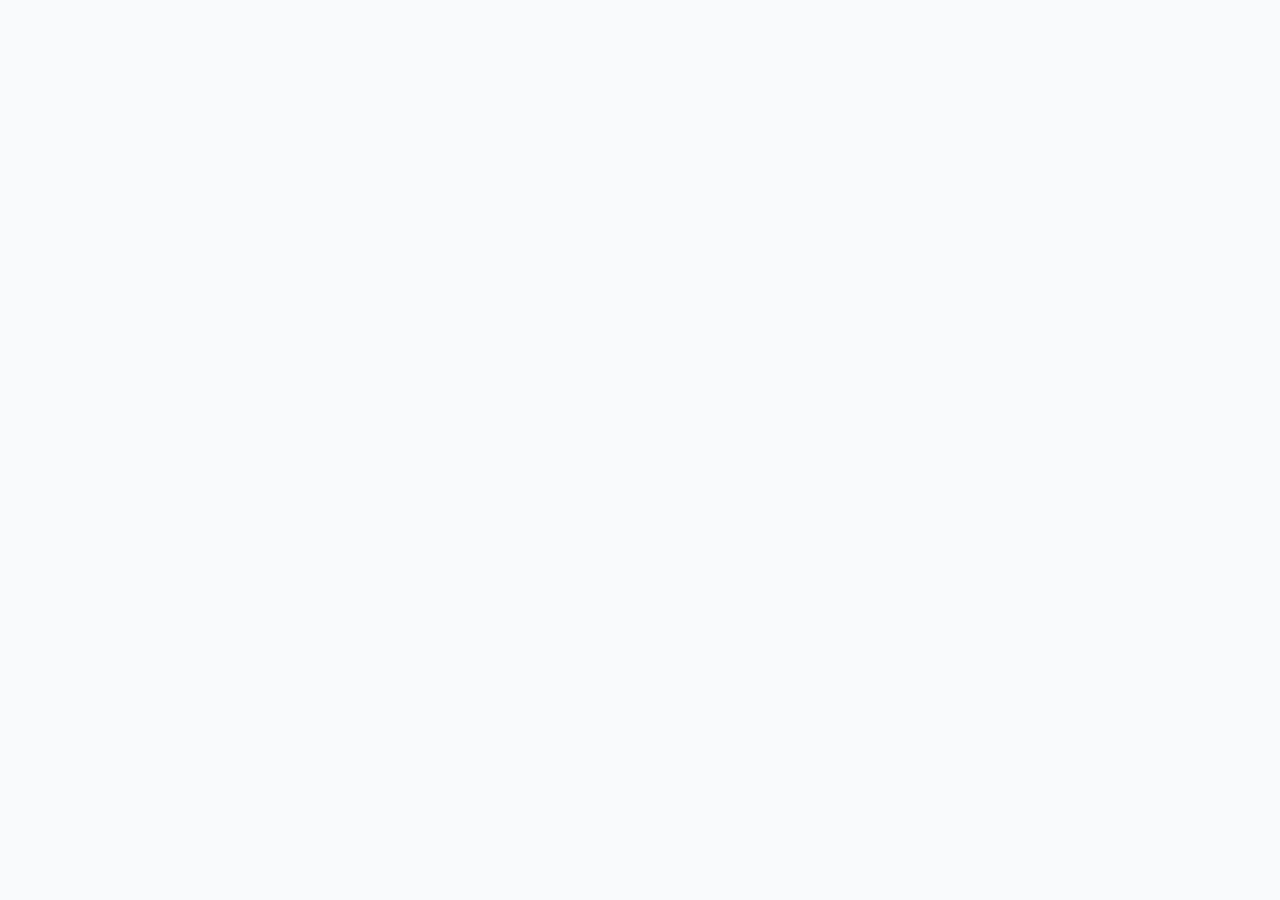
==== commit 736a73a6: "refactor: CDN React+Babel presentation layer, extract data, eliminate duplication Rewrote all 3 page" ====
--- a/index.html
+++ b/index.html
@@ -4,693 +4,25 @@
   <meta charset="UTF-8">
   <meta name="viewport" content="width=device-width, initial-scale=1.0">
   <title>The Strategic Retrospective of Cognitive Systems (2022–2026)</title>
-  
-  <!-- SEO Meta Tags -->
+  <!-- SEO -->
   <meta name="description" content="A detailed visual analysis of the global shift from generative sequence prediction to stateful autonomous agents, modular hardware interconnects, sovereign local networks, and economic restructuring between 2022 and 2026.">
-  <meta name="keywords" content="Artificial Intelligence, Generative AI, AI Agents, Mixture of Experts, Silicon War, DeepSeek, Nvidia Blackwell, TPU Trillium, AI Regulation, AI Economics">
-  <meta name="author" content="Google DeepMind Team - Advanced Agentic Coding">
-  
-  <!-- Stylings and Fonts -->
   <link rel="stylesheet" href="styles.css">
-
   <!-- Theme bootstrap (inline to avoid FOUC) -->
   <script>
-    (function () {
-      try {
-        var stored = localStorage.getItem('ai-report-theme');
-        var prefers = window.matchMedia && window.matchMedia('(prefers-color-scheme: dark)').matches;
-        var theme = stored || (prefers ? 'dark' : 'light');
-        document.documentElement.setAttribute('data-theme', theme);
-      } catch (e) {
-        document.documentElement.setAttribute('data-theme', 'light');
-      }
+    (function(){
+      try{
+        var s=localStorage.getItem('ai-report-theme');
+        var p=window.matchMedia&&window.matchMedia('(prefers-color-scheme: dark)').matches;
+        document.documentElement.setAttribute('data-theme',s||(p?'dark':'light'));
+      }catch(e){document.documentElement.setAttribute('data-theme','light');}
     })();
   </script>
 </head>
 <body>
-
-  <div class="app-container">
-    
-    <!-- SIDEBAR NAVIGATION -->
-    <sidebar id="main-sidebar">
-      <div class="logo-container">
-        <div class="logo-icon">◈</div>
-        <div class="logo-text">AI Retrospective</div>
-      </div>
-
-      <ul class="nav-links">
-        <li class="nav-item active"><a href="#overview" data-target="overview"><span class="nav-icon">①</span> Overview</a></li>
-        <li class="nav-item"><a href="#timeline" data-target="timeline"><span class="nav-icon">②</span> Timeline</a></li>
-        <li class="nav-item"><a href="#models" data-target="models"><span class="nav-icon">③</span> Models</a></li>
-        <li class="nav-item"><a href="#stack" data-target="stack"><span class="nav-icon">④</span> Stack</a></li>
-        <li class="nav-item"><a href="#hardware" data-target="hardware"><span class="nav-icon">⑤</span> Silicon</a></li>
-        <li class="nav-item"><a href="#economics" data-target="economics"><span class="nav-icon">⑥</span> Economics</a></li>
-        <li class="nav-item"><a href="#industry" data-target="industry"><span class="nav-icon">⑦</span> Industry</a></li>
-        <li class="nav-item"><a href="#engineers" data-target="engineers"><span class="nav-icon">⑧</span> Engineers</a></li>
-        <li class="nav-item"><a href="#workforce" data-target="workforce"><span class="nav-icon">⑨</span> Workforce</a></li>
-        <li class="nav-item"><a href="#legal" data-target="legal"><span class="nav-icon">⑩</span> Legal</a></li>
-        <li class="nav-item"><a href="#security" data-target="security"><span class="nav-icon">⑪</span> Geopolitics</a></li>
-      </ul>
-
-      <div class="theme-toggle" role="group" aria-label="Color theme">
-        <button class="theme-toggle-btn" data-theme-set="light" aria-label="Light theme">
-          <svg viewBox="0 0 24 24" aria-hidden="true">
-            <circle cx="12" cy="12" r="4"/>
-            <path d="M12 2v2M12 20v2M4.93 4.93l1.41 1.41M17.66 17.66l1.41 1.41M2 12h2M20 12h2M4.93 19.07l1.41-1.41M17.66 6.34l1.41-1.41"/>
-          </svg>
-          Light
-        </button>
-        <button class="theme-toggle-btn" data-theme-set="dark" aria-label="Dark theme">
-          <svg viewBox="0 0 24 24" aria-hidden="true">
-            <path d="M21 12.79A9 9 0 1 1 11.21 3 7 7 0 0 0 21 12.79z"/>
-          </svg>
-          Dark
-        </button>
-      </div>
-
-      <div class="sidebar-footer">
-        <div>Epoch 2022–2026</div>
-        <div style="margin-top:0.25rem;">Cognitive Systems Report</div>
-      </div>
-    </sidebar>
-
-    <button class="theme-toggle-mobile" id="theme-toggle-mobile" aria-label="Toggle color theme">
-      <svg viewBox="0 0 24 24" aria-hidden="true" id="theme-mobile-icon">
-        <path d="M21 12.79A9 9 0 1 1 11.21 3 7 7 0 0 0 21 12.79z"/>
-      </svg>
-    </button>
-    
-    <!-- MAIN CONTENT -->
-    <main>
-      
-      <!-- HERO -->
-      <div class="hero">
-        <div class="hero-subtitle">Strategic Retrospective</div>
-        <h1 id="hero-title">AI Evolution 2022–2026</h1>
-        <p id="hero-desc">Loading detailed retrospective insights...</p>
-
-        <div class="stats-grid" id="stats-target"></div>
-      </div>
-      
-      <!-- OVERVIEW -->
-      <section id="overview">
-        <div class="section-title-wrap">
-          <div class="section-icon-badge">○</div>
-          <div>
-            <h2 class="section-title" id="overview-heading" tabindex="-1">The Big Picture</h2>
-            <div class="section-desc">Six core systemic transitions restructuring computational models and the world economy.</div>
-          </div>
-        </div>
-        
-        <!-- Shifts Target -->
-        <div class="grid-2" id="shifts-target"></div>
-      </section>
-      
-      <!-- TIMELINE -->
-      <section id="timeline">
-        <div class="section-title-wrap">
-          <div class="section-icon-badge">○</div>
-          <div>
-            <h2 class="section-title" id="timeline-heading" tabindex="-1">Chronological Evolution</h2>
-            <div class="section-desc">From symbolic reasoning logic gates to generative mimicry and stateful deliberate routing.</div>
-          </div>
-        </div>
-        
-        <!-- Complete Evolution Timeline -->
-        <div class="evolution-timeline" id="timeline-target" style="margin-bottom: 3rem;"></div>
-        
-        <!-- Milestone Tabs -->
-        <div class="section-title-wrap" style="margin-top: 2rem;">
-          <div class="section-icon-badge">○</div>
-          <div>
-            <h3 style="font-family:var(--font-display); font-size:1.25rem; font-weight:700;">Annual High-Impact Milestones</h3>
-            <div class="section-desc">Select a year to review key technical launches and policy shifts.</div>
-          </div>
-        </div>
-        
-        <div class="pill-tabs" style="margin-bottom: 2rem;">
-          <button class="pill-tab timeline-pill active" data-year="2022" onclick="selectTimelineYear(2022)">2022</button>
-          <button class="pill-tab timeline-pill" data-year="2023" onclick="selectTimelineYear(2023)">2023</button>
-          <button class="pill-tab timeline-pill" data-year="2024" onclick="selectTimelineYear(2024)">2024</button>
-          <button class="pill-tab timeline-pill" data-year="2025" onclick="selectTimelineYear(2025)">2025</button>
-          <button class="pill-tab timeline-pill" data-year="2026" onclick="selectTimelineYear(2026)">2026</button>
-        </div>
-        
-        <!-- Milestones target -->
-        <div class="grid-2" id="milestones-target"></div>
-      </section>
-      
-      <!-- MODELS -->
-      <section id="models">
-        <div class="section-title-wrap">
-          <div class="section-icon-badge">○</div>
-          <div>
-            <h2 class="section-title" id="models-heading" tabindex="-1">Model Capability Evolution</h2>
-            <div class="section-desc">PhD-level benchmarks and sequential context size surges. Every numeric cell is sourced — click a value to verify against its leaderboard or paper. Closed-source vs open-weight SOTA are split because the gap has collapsed differently per benchmark.</div>
-          </div>
-        </div>
-        
-        <div class="table-container" style="margin-bottom: 3rem;">
-          <table class="premium-table">
-            <thead>
-              <tr>
-                <th>Benchmark</th>
-                <th>2022 (SOTA)</th>
-                <th>2024 (SOTA)</th>
-                <th>Closed-Source SOTA (2026)</th>
-                <th>Open-Weight SOTA (2026)</th>
-                <th>Trend</th>
-              </tr>
-            </thead>
-            <tbody id="sota-target"></tbody>
-          </table>
-          <div class="source-footer">
-            <div class="source-footer-header">
-              <span class="source-footer-label">Sources &amp; Methodology</span>
-              <span class="source-snapshot-badge">Snapshot · 2026-05-27</span>
-            </div>
-            <div class="source-pills" aria-label="Models tracked per benchmark">
-              <span class="source-pill"><strong>215</strong> GPQA</span>
-              <span class="source-pill"><strong>91</strong> SWE-Bench Verified</span>
-              <span class="source-pill"><strong>109</strong> AIME 2025</span>
-              <span class="source-pill"><strong>76</strong> HLE</span>
-              <span class="source-pill"><strong>32</strong> MATH-500</span>
-            </div>
-            <div class="source-links">
-              <span class="source-links-label">Primary</span>
-              <a href="https://llm-stats.com/benchmarks" target="_blank" rel="noopener">LLM Stats Leaderboards</a>
-              <span class="source-links-divider" aria-hidden="true">·</span>
-              <span class="source-links-label">Cross-checked</span>
-              <a href="https://benchlm.ai" target="_blank" rel="noopener">BenchLM.ai</a>
-              <a href="https://lmmarketcap.com/benchmarks" target="_blank" rel="noopener">LM Market Cap</a>
-              <span class="source-links-divider" aria-hidden="true">·</span>
-              <span style="color: var(--text-faint);">primary papers</span>
-            </div>
-            <div class="source-footnote">"N/A" indicates the benchmark did not exist in that year. Click any value in the table to verify against its source.</div>
-          </div>
-        </div>
-        
-        <!-- MOE ROUTING EXPLORER WIDGET -->
-        <div class="card moe-explorer">
-          <h3>Mixture-of-Experts Parameter Explorer</h3>
-          <p class="card-desc">Compare sparse MoE activation routing vs. full dense computation across frontier models.</p>
-          
-          <div class="moe-layout">
-            <!-- Buttons selectors -->
-            <div class="moe-model-selector" id="moe-btns"></div>
-            
-            <div class="moe-display">
-              <!-- Visual parameters route -->
-              <div class="moe-visualizer" id="moe-visual-target"></div>
-              
-              <!-- Core details -->
-              <div class="moe-details">
-                <h4 id="moe-model-name" style="font-family:var(--font-display); color:var(--text-main); font-size:1.1rem; font-weight:700;"></h4>
-                
-                <div class="moe-stat-line" style="margin-top: 0.5rem;">
-                  <span>Architectural Class</span>
-                  <strong id="moe-desc-architecture"></strong>
-                </div>
-                <div class="moe-stat-line">
-                  <span>Parametric Split</span>
-                  <strong id="moe-desc-params"></strong>
-                </div>
-                <div class="moe-stat-line">
-                  <span>Context Capacity</span>
-                  <strong id="moe-desc-context"></strong>
-                </div>
-                <div class="moe-stat-line">
-                  <span>Peak SOTA Benchmark</span>
-                  <strong id="moe-desc-gpqa" style="color:var(--secondary);"></strong>
-                </div>
-                
-                <div style="margin-top:0.75rem; font-size:0.85rem; line-height:1.5;">
-                  <strong style="color: var(--text-main);">Primary Functional Advantage:</strong><br>
-                  <span id="moe-desc-capabilities" style="color: var(--text-muted);"></span>
-                </div>
-              </div>
-            </div>
-          </div>
-        </div>
-      </section>
-
-      <!-- AGENTIC STACK -->
-      <section id="stack">
-        <div class="section-title-wrap">
-          <div class="section-icon-badge">○</div>
-          <div>
-            <div class="section-kicker" id="stack-kicker"></div>
-            <h2 class="section-title" id="stack-heading" tabindex="-1"></h2>
-            <div class="section-desc" id="stack-intro"></div>
-          </div>
-        </div>
-
-        <!-- Stat strip -->
-        <div class="stack-stats" id="stack-stats-target"></div>
-
-        <!-- Six-Layer Harness -->
-        <div class="subsection-header">
-          <h3 class="subsection-title">The Six-Layer Harness</h3>
-          <p class="subsection-desc">Modern agentic harnesses (Claude Code, Codex, Cursor, Devin, Goose) wrap the model with six functional layers around a continuous gather → act → verify loop. The model reasons; the harness mediates every action.</p>
-        </div>
-        <div class="harness-grid" id="harness-grid-target"></div>
-        <div class="loop-strip" id="loop-strip-target"></div>
-
-        <!-- Open Protocols -->
-        <div class="subsection-header">
-          <h3 class="subsection-title">Open Inter-op Protocols</h3>
-          <p class="subsection-desc">Two protocols moved from vendor experiments to Linux Foundation standards between 2024 and 2025, defining the tool↔model and agent↔agent integration layers.</p>
-        </div>
-        <div class="protocol-grid" id="protocol-grid-target"></div>
-
-        <!-- Memory Architectures -->
-        <div class="subsection-header">
-          <h3 class="subsection-title">Memory Architectures</h3>
-          <p class="subsection-desc">Memory is now a first-class primitive. Three vendors ship three distinct default architectures (filesystem, identity-database, vector-store); three frameworks compete on the LongMemEval benchmark; Anthropic's "Dreaming" introduces async hippocampal consolidation between sessions.</p>
-        </div>
-        <div class="table-container">
-          <table class="premium-table">
-            <thead>
-              <tr>
-                <th>Memory System</th>
-                <th>Type</th>
-                <th>License</th>
-                <th>Score</th>
-                <th>Highlight</th>
-              </tr>
-            </thead>
-            <tbody id="memory-target"></tbody>
-          </table>
-        </div>
-
-        <!-- Multi-agent Frameworks -->
-        <div class="subsection-header">
-          <h3 class="subsection-title">Multi-Agent Orchestration Frameworks</h3>
-          <p class="subsection-desc">Four frameworks dominate enterprise multi-agent deployments. The market is shifting from framework-locked solutions to protocol-first designs (Paperclip ACP, A2A) — driven by enterprise demand for portability across vendors.</p>
-        </div>
-        <div class="table-container" style="margin-bottom: 1.25rem;">
-          <table class="premium-table">
-            <thead>
-              <tr>
-                <th>Framework</th>
-                <th>Vendor</th>
-                <th>GitHub Stars</th>
-                <th>PyPI / mo</th>
-                <th>Approach</th>
-                <th>Best For</th>
-              </tr>
-            </thead>
-            <tbody id="frameworks-target"></tbody>
-          </table>
-        </div>
-        <div class="adoption-strip" id="adoption-strip-target"></div>
-
-        <!-- Market Trajectory -->
-        <div class="subsection-header">
-          <h3 class="subsection-title">Agentic Coding: The Killer App</h3>
-          <p class="subsection-desc">The agentic-coding category posted the highest valuations and ARR growth rates in private AI in early 2026. Computer-use agents — closed and open — crossed the 72.4% human OSWorld baseline.</p>
-        </div>
-        <div class="market-grid" id="market-grid-target"></div>
-      </section>
-
-      <!-- SILICON ARMS WAR -->
-      <section id="hardware">
-        <div class="section-title-wrap">
-          <div class="section-icon-badge">○</div>
-          <div>
-            <h2 class="section-title" id="hardware-heading" tabindex="-1">The Silicon Interconnect War</h2>
-            <div class="section-desc">Comparison of modular clusters, custom hardware, and interconnect bottlenecks defining physical computing power. All chip specs cross-checked against vendor datasheets and Flopper.io / LLM-stats / DCD reporting (May 2026).</div>
-          </div>
-        </div>
-        
-        <!-- Hardware target -->
-        <div class="grid-2" id="hardware-target"></div>
-
-        <!-- AI Data Centers sub-section -->
-        <div class="subsection-header">
-          <div class="section-kicker" id="dc-kicker"></div>
-          <h3 class="subsection-title" id="dc-title"></h3>
-          <p class="subsection-desc" id="dc-intro"></p>
-        </div>
-        <div class="stack-stats" id="dc-stats-target"></div>
-        <div class="market-grid" id="dc-projects-target" style="margin-top: 1.75rem;"></div>
-      </section>
-      
-      <!-- ECONOMICS -->
-      <section id="economics">
-        <div class="section-title-wrap">
-          <div class="section-icon-badge">○</div>
-          <div>
-            <h2 class="section-title" id="economics-heading" tabindex="-1">The Strategic Deployment Economics</h2>
-            <div class="section-desc">Comparing metered cloud services to self-hosted open architectures.</div>
-          </div>
-        </div>
-        
-        <div class="table-container" style="margin-bottom: 3rem;">
-          <table class="premium-table">
-            <thead>
-              <tr>
-                <th>Operational Dimension</th>
-                <th>Centralized API Model (e.g. OpenAI, Anthropic)</th>
-                <th>Sovereign Open-Weight Infrastructure</th>
-              </tr>
-            </thead>
-            <tbody id="econ-target"></tbody>
-          </table>
-        </div>
-        
-        <!-- INTERACTIVE CALCULATOR -->
-        <div class="grid-2">
-          <div class="card calc-container">
-            <h3>Sovereign Infrastructure Savings</h3>
-            <p class="card-desc">Estimate monthly API spending to calculate sovereign hosting savings (13.5x deflation factor).</p>
-
-            <div class="slider-group">
-              <div class="slider-labels">
-                <span>Monthly API Spending</span>
-                <strong style="color:var(--primary); font-size:1rem;">$<span id="metered-cost-val">2,275</span>/mo</strong>
-              </div>
-              <input type="range" min="100" max="50000" step="100" value="2275" class="premium-slider" id="metered-cost">
-            </div>
-
-            <div class="calc-results">
-              <div class="calc-box">
-                <div class="calc-val" id="annual-centralized">$27,300</div>
-                <div class="calc-lbl">Annual Centralized Cost</div>
-              </div>
-              <div class="calc-box highlight">
-                <div class="calc-val" id="annual-sovereign">$2,022</div>
-                <div class="calc-lbl">Sovereign Cost</div>
-              </div>
-              <div class="calc-box highlight">
-                <div class="calc-val" id="annual-savings">$25,278</div>
-                <div class="calc-lbl">Annual Savings</div>
-              </div>
-            </div>
-          </div>
-
-          <div class="card" style="display:flex; flex-direction:column; justify-content:center;">
-            <h3>CAGR Projection</h3>
-            <p class="card-desc" style="font-size: 0.85rem;" id="econ-cagr-text"></p>
-            <div style="background:var(--surface-alt); padding:1.25rem; border-radius:var(--radius-md); border:1px solid var(--border); text-align:center;">
-              <span style="font-size:0.7rem; text-transform:uppercase; letter-spacing:0.05em; color:var(--text-faint); display:block; margin-bottom:0.5rem;">Projected 2026 Valuation</span>
-              <strong id="econ-cagr-val" style="font-family:var(--font-display); font-size:1.75rem; color:var(--primary);"></strong>
-            </div>
-          </div>
-        </div>
-      </section>
-      
-      <!-- INDUSTRY SHIFT -->
-      <section id="industry">
-        <div class="section-title-wrap">
-          <div class="section-icon-badge">○</div>
-          <div>
-            <div class="section-kicker" id="industry-kicker"></div>
-            <h2 class="section-title" id="industry-heading" tabindex="-1"></h2>
-            <div class="section-desc" id="industry-intro"></div>
-          </div>
-        </div>
-
-        <!-- Stat strip -->
-        <div class="stack-stats" id="industry-stats-target"></div>
-
-        <!-- Pricing pivot table -->
-        <div class="subsection-header">
-          <h3 class="subsection-title" id="industry-pricing-title"></h3>
-          <p class="subsection-desc" id="industry-pricing-desc"></p>
-        </div>
-        <div class="table-container">
-          <table class="premium-table">
-            <thead>
-              <tr>
-                <th>Dimension</th>
-                <th>Legacy SaaS (per-seat)</th>
-                <th>Agentic Era (consumption / outcome)</th>
-              </tr>
-            </thead>
-            <tbody id="industry-pricing-target"></tbody>
-          </table>
-        </div>
-
-        <!-- Software giant moves -->
-        <div class="subsection-header">
-          <h3 class="subsection-title">How the Giants Are Repositioning</h3>
-          <p class="subsection-desc">Each major software platform is taking a distinct stance on the agent transition — from infrastructure orchestration (AWS) to vertical integration (Microsoft) to consumption-priced agent platforms (Salesforce) to model-vendor compute lock-in (Anthropic + OpenAI).</p>
-        </div>
-        <div class="market-grid" id="industry-giants-target"></div>
-
-        <!-- Pullback signals -->
-        <div class="subsection-header">
-          <h3 class="subsection-title">The Pullback Signals</h3>
-          <p class="subsection-desc">Not every story is up-and-to-the-right. Three signals show where agent autonomy is hitting cost, reliability, or ROI ceilings — and where humans are coming back into the loop.</p>
-        </div>
-        <div class="market-grid" id="industry-pullbacks-target"></div>
-      </section>
-
-      <!-- FOR ENGINEERS — CONTENT FINDINGS (presenter playbook is a separate page) -->
-      <section id="engineers">
-        <div class="section-title-wrap">
-          <div class="section-icon-badge">○</div>
-          <div>
-            <div class="section-kicker" id="eng-kicker"></div>
-            <h2 class="section-title" id="eng-heading" tabindex="-1"></h2>
-            <div class="section-desc" id="eng-subtitle"></div>
-          </div>
-        </div>
-
-        <p class="eng-intro" id="eng-intro"></p>
-
-        <!-- Headline stats -->
-        <div class="stack-stats" id="eng-stats-target"></div>
-
-        <!-- CTAs: separate talk script + live in-browser demo pages -->
-        <div class="playbook-cta-pair">
-          <a class="playbook-cta" href="talk.html" target="_blank" rel="noopener">
-            <div class="playbook-cta-icon" aria-hidden="true">📋</div>
-            <div class="playbook-cta-body">
-              <div class="playbook-cta-kicker">Delivering this as a talk?</div>
-              <div class="playbook-cta-title">Open the Talking Points →</div>
-              <div class="playbook-cta-desc">20-minute script for software developers. Per-beat opener, key data, on-stage cues, transitions, and Q&amp;A prep.</div>
-            </div>
-          </a>
-          <a class="playbook-cta" href="live-demo.html" target="_blank" rel="noopener">
-            <div class="playbook-cta-icon" aria-hidden="true">▶</div>
-            <div class="playbook-cta-body">
-              <div class="playbook-cta-kicker">Show, don't tell</div>
-              <div class="playbook-cta-title">Open the Live In-Browser Demo →</div>
-              <div class="playbook-cta-desc">Real frontier-class small LLM running 100% on your laptop via WebGPU. No API keys, works offline. Five demos, one model.</div>
-            </div>
-          </a>
-        </div>
-
-        <!-- The 5 inflection points -->
-        <div class="subsection-header">
-          <h3 class="subsection-title">The 5 Inflection Points</h3>
-          <p class="subsection-desc">Five structurally different things that didn't exist 12 months ago — each with verified evidence and the daily-work implication.</p>
-        </div>
-        <div class="shifts-stack" id="eng-shifts-target"></div>
-
-        <!-- New disciplines -->
-        <div class="subsection-header">
-          <h3 class="subsection-title">The New Disciplines</h3>
-          <p class="subsection-desc">Four skills that appreciated fastest in 2026 — what your team should actually invest in this year.</p>
-        </div>
-        <div class="disc-grid" id="eng-disciplines-target"></div>
-
-        <!-- Reality check -->
-        <div class="subsection-header">
-          <h3 class="subsection-title">Reality Check</h3>
-          <p class="subsection-desc">Honest tradeoffs. Engineers smell hype instantly — these are the inconvenient findings worth leading with.</p>
-        </div>
-        <div class="reality-grid" id="eng-reality-target"></div>
-
-        <!-- Resources / starter kit -->
-        <div class="subsection-header">
-          <h3 class="subsection-title">Starter Kit · Reading List</h3>
-          <p class="subsection-desc">Sources cited above, plus the canonical reading for engineers who want to go deeper.</p>
-        </div>
-        <div class="resource-pills" id="eng-resources-target"></div>
-
-        <!-- Bottom CTA -->
-        <div class="playbook-cta-footer">
-          <a class="playbook-cta-link" href="talk.html" target="_blank" rel="noopener">
-            Open the Talking Points →
-          </a>
-          <span class="present-footer-divider" aria-hidden="true">·</span>
-          <a class="playbook-cta-link" href="live-demo.html" target="_blank" rel="noopener">
-            Open the Live Demo →
-          </a>
-        </div>
-      </section>
-
-      <!-- WORKFORCE -->
-      <section id="workforce">
-        <div class="section-title-wrap">
-          <div class="section-icon-badge">○</div>
-          <div>
-            <h2 class="section-title" id="workforce-heading" tabindex="-1">Workforce & Revenue Efficiency</h2>
-            <div class="section-desc">Deflationary trends, corporate re-architecting, and sector transformations.</div>
-          </div>
-        </div>
-        
-        <!-- Deflation target -->
-        <div class="grid-2" id="deflation-target"></div>
-      </section>
-      
-      <!-- LEGAL BATTLES -->
-      <section id="legal">
-        <div class="section-title-wrap">
-          <div class="section-icon-badge">○</div>
-          <div>
-            <h2 class="section-title" id="legal-heading" tabindex="-1">The Regurgitation Debate & Licensing</h2>
-            <div class="section-desc">Legal cases, exact copying disputes, and the transition to structured partnerships.</div>
-          </div>
-        </div>
-        
-        <!-- Legal target -->
-        <div class="grid-2" id="legal-target"></div>
-      </section>
-      
-      <!-- SECURITY & GEOPOLITICS -->
-      <section id="security">
-        <div class="section-title-wrap">
-          <div class="section-icon-badge">○</div>
-          <div>
-            <h2 class="section-title" id="security-heading" tabindex="-1">Geopolitics & Cybersecurity Threat Profile</h2>
-            <div class="section-desc">Contrasting regulatory regimes, deepfakes, internal shadow endpoints, and Zero-Trust defenses.</div>
-          </div>
-        </div>
-        
-        <div class="table-container" style="margin-bottom: 2rem;">
-          <table class="premium-table">
-            <thead>
-              <tr>
-                <th>Strategic Dimension</th>
-                <th>European Union (Audits & Bans)</th>
-                <th>United States (Deregulation & Preemption)</th>
-              </tr>
-            </thead>
-            <tbody id="geopolitical-target"></tbody>
-          </table>
-        </div>
-        
-        <div class="card" style="border-left:3px solid var(--primary);">
-          <h3>Enterprise Architecture Guidelines</h3>
-          <p class="card-desc" style="margin-bottom: 0;">
-            Securing operations requires hybrid architectures: centralized APIs for complex deliberation tasks, open-weight systems locally for proprietary workflows. Zero-Trust networks must enforce out-of-band verification (OOBV) on all wire transfers and critical database mutations.
-          </p>
-        </div>
-      </section>
-      
-      <footer style="text-align: center; color: var(--text-faint); font-size: 0.75rem; margin-top: 4rem; border-top: 1px solid var(--border); padding-top: 2rem; padding-bottom: 2rem;">
-        <p>Strategic Retrospective of Cognitive Systems (2022–2026)</p>
-        <p style="margin-top: 0.25rem;">Compiled from industry sources. Last updated May 2026.</p>
-      </footer>
-      
-    </main>
-    
-    
-    <!-- ─── SYSTEM 2 EXPLAINER MODAL ─── -->
-    <div class="info-modal-backdrop" id="s2-modal" role="dialog" aria-modal="true" aria-labelledby="s2-modal-title" aria-hidden="true">
-      <div class="info-modal" role="document">
-        <button class="info-modal-close" id="s2-modal-close" aria-label="Close explainer">
-          <svg viewBox="0 0 24 24" width="20" height="20" aria-hidden="true">
-            <path d="M18 6L6 18M6 6l12 12" stroke="currentColor" stroke-width="2" stroke-linecap="round" fill="none"/>
-          </svg>
-        </button>
-
-        <header class="info-modal-header">
-          <div class="info-modal-icon" aria-hidden="true">
-            <svg viewBox="0 0 24 24" width="22" height="22">
-              <path d="M12 2a4 4 0 0 0-4 4c0 1 .3 1.9.8 2.7L8 10v5h2v6h4v-6h2v-5l-.8-1.3A4 4 0 0 0 12 2zM10 23h4" stroke="currentColor" stroke-width="1.6" stroke-linecap="round" stroke-linejoin="round" fill="none"/>
-              <circle cx="12" cy="6" r="1.3" fill="currentColor"/>
-            </svg>
-          </div>
-          <div>
-            <div class="info-modal-kicker" id="s2-kicker"></div>
-            <h2 class="info-modal-title" id="s2-modal-title"></h2>
-            <p class="info-modal-subtitle" id="s2-subtitle"></p>
-          </div>
-        </header>
-
-        <div class="info-modal-body">
-
-          <div class="s2-tldr" id="s2-tldr"></div>
-
-          <section class="s2-section">
-            <h3 class="s2-section-heading" id="s2-origin-heading"></h3>
-            <p class="s2-section-body" id="s2-origin-body"></p>
-            <div class="s2-source-pills" id="s2-origin-sources"></div>
-          </section>
-
-          <section class="s2-section">
-            <h3 class="s2-section-heading" id="s2-comparison-heading"></h3>
-            <div class="s2-compare-grid">
-              <div class="s2-compare-col s2-compare-col-1">
-                <div class="s2-compare-col-head">
-                  <span class="s2-compare-badge">System 1</span>
-                  <span class="s2-compare-tagline">The gut</span>
-                </div>
-                <ul class="s2-compare-list" id="s2-compare-s1"></ul>
-              </div>
-              <div class="s2-compare-divider" aria-hidden="true">
-                <span>vs</span>
-              </div>
-              <div class="s2-compare-col s2-compare-col-2">
-                <div class="s2-compare-col-head">
-                  <span class="s2-compare-badge s2-compare-badge-2">System 2</span>
-                  <span class="s2-compare-tagline">The deliberation</span>
-                </div>
-                <ul class="s2-compare-list" id="s2-compare-s2"></ul>
-              </div>
-            </div>
-          </section>
-
-          <section class="s2-section">
-            <h3 class="s2-section-heading" id="s2-cross-heading"></h3>
-            <p class="s2-section-body" id="s2-cross-body"></p>
-            <div class="s2-callout" id="s2-cross-argument"></div>
-            <div class="s2-source-pills" id="s2-cross-sources"></div>
-          </section>
-
-          <section class="s2-section">
-            <h3 class="s2-section-heading">What "System 2" means in modern AI</h3>
-            <div class="s2-meaning-grid" id="s2-meaning-target"></div>
-          </section>
-
-          <section class="s2-section">
-            <h3 class="s2-section-heading">Landmark releases</h3>
-            <ol class="s2-timeline" id="s2-landmarks-target"></ol>
-          </section>
-
-          <section class="s2-section s2-caveat">
-            <h3 class="s2-section-heading" id="s2-caveat-heading"></h3>
-            <p class="s2-section-body" id="s2-caveat-body"></p>
-          </section>
-
-        </div>
-      </div>
-    </div>
-
-    <div class="mobile-nav-bar">
-      <ul class="mobile-nav-list">
-        <li class="mobile-nav-item active"><a href="#overview" data-target="overview">Overview</a></li>
-        <li class="mobile-nav-item"><a href="#timeline" data-target="timeline">Timeline</a></li>
-        <li class="mobile-nav-item"><a href="#models" data-target="models">Models</a></li>
-        <li class="mobile-nav-item"><a href="#stack" data-target="stack">Stack</a></li>
-        <li class="mobile-nav-item"><a href="#hardware" data-target="hardware">Silicon</a></li>
-        <li class="mobile-nav-item"><a href="#economics" data-target="economics">Econ</a></li>
-        <li class="mobile-nav-item"><a href="#industry" data-target="industry">Industry</a></li>
-        <li class="mobile-nav-item"><a href="#engineers" data-target="engineers">Engineers</a></li>
-        <li class="mobile-nav-item"><a href="#workforce" data-target="workforce">Workforce</a></li>
-        <li class="mobile-nav-item"><a href="#legal" data-target="legal">Legal</a></li>
-        <li class="mobile-nav-item"><a href="#security" data-target="security">Geopol</a></li>
-      </ul>
-    </div>
-    
-  </div>
-
-  <!-- Scripts -->
-  <script src="app.js"></script>
+  <div id="root"></div>
+  <script src="https://unpkg.com/react@18/umd/react.development.js" crossorigin></script>
+  <script src="https://unpkg.com/react-dom@18/umd/react-dom.development.js" crossorigin></script>
+  <script src="https://unpkg.com/@babel/standalone/babel.min.js"></script>
+  <script type="text/babel" src="app.js"></script>
 </body>
 </html>
--- a/styles.css
+++ b/styles.css
@@ -519,20 +519,24 @@
 
 /* ── TIMELINE ── */
 .evolution-timeline {
+  --timeline-content-offset: 2.5rem;
+  --timeline-line-x: 12px;
+  --timeline-line-width: 2px;
+  --timeline-dot-size: 12px;
   display: flex;
   flex-direction: column;
   gap: 1.5rem;
   position: relative;
-  padding-left: 2.5rem;
+  padding-left: var(--timeline-content-offset);
 }
 
 .evolution-timeline::before {
   content: '';
   position: absolute;
-  left: 11px;
+  left: calc(var(--timeline-line-x) - (var(--timeline-line-width) / 2));
   top: 0.5rem;
   bottom: 0.5rem;
-  width: 2px;
+  width: var(--timeline-line-width);
   background: linear-gradient(to bottom, var(--primary), var(--secondary), var(--accent-warm), var(--accent-sky));
   border-radius: 1px;
 }
@@ -543,13 +547,14 @@
 
 .timeline-dot {
   position: absolute;
-  left: -32px;
+  left: calc(var(--timeline-line-x) - var(--timeline-content-offset));
   top: 8px;
-  width: 12px;
-  height: 12px;
+  width: var(--timeline-dot-size);
+  height: var(--timeline-dot-size);
   border-radius: 50%;
   background: var(--surface);
   border: 3px solid var(--primary);
+  transform: translateX(-50%);
   z-index: 10;
 }
 
@@ -2796,6 +2801,7 @@
   display: flex;
   justify-content: space-between;
   align-items: center;
+  gap: 1rem;
   margin-bottom: 2.5rem;
 }
 .present-back {
@@ -2812,6 +2818,36 @@
   color: var(--text-main);
   text-decoration: none;
   transition: var(--transition);
+}
+.present-topbar .present-back,
+.present-topbar .present-demo-cta {
+  min-height: 42px;
+  justify-content: center;
+  line-height: 1;
+  white-space: nowrap;
+}
+.present-topbar .present-back > span,
+.present-topbar .present-demo-cta > span {
+  display: inline-flex;
+  align-items: center;
+  justify-content: center;
+  line-height: 1;
+}
+.present-topbar .theme-toggle {
+  flex: 0 0 auto;
+  min-height: 42px;
+  margin: 0;
+  padding: 0.25rem;
+}
+.present-topbar .theme-toggle-btn {
+  min-height: 32px;
+  padding: 0.45rem 0.7rem;
+  line-height: 1;
+  white-space: nowrap;
+}
+.present-topbar .theme-toggle-btn svg {
+  flex: 0 0 auto;
+  display: block;
 }
 .present-back:hover {
   border-color: var(--primary);
@@ -3836,6 +3872,17 @@
 @media (max-width: 480px) {
   .time-grid { grid-template-columns: 1fr; }
 }
+@media (max-width: 640px) {
+  .present-topbar {
+    align-items: flex-start;
+    flex-wrap: wrap;
+  }
+  .present-topbar .present-topbar-right {
+    width: 100%;
+    justify-content: flex-start;
+    gap: 0.6rem;
+  }
+}
 
 
 /* ─────────────────────────────────────────────────────────────
@@ -4705,8 +4752,24 @@
   border: 1px solid var(--border);
 }
 .model-stat-engine { color: var(--primary); border-color: var(--primary); background: var(--primary-light); }
-.model-stat-pill.ok { color: var(--secondary); border-color: var(--secondary); background: var(--secondary-light); }
-.model-stat-pill.warn { color: var(--accent-warm); border-color: var(--accent-warm); }
+.model-stat-pill.ok,
+.model-stat-pill.model-stat-pill-ok {
+  color: var(--secondary);
+  border-color: var(--secondary);
+  background: var(--secondary-light);
+}
+.model-stat-pill.warn,
+.model-stat-pill.bad,
+.model-stat-pill.model-stat-pill-bad {
+  color: var(--accent-warm);
+  border-color: var(--accent-warm);
+  background: oklch(from var(--accent-warm) 96% calc(c * 0.4) h);
+}
+[data-theme="dark"] .model-stat-pill.warn,
+[data-theme="dark"] .model-stat-pill.bad,
+[data-theme="dark"] .model-stat-pill.model-stat-pill-bad {
+  background: oklch(from var(--accent-warm) 28% calc(c * 0.6) h);
+}
 
 .model-progress {
   margin-top: 0.2rem;
@@ -5194,7 +5257,7 @@
   background: var(--surface-soft, var(--surface));
   border: 1px solid var(--border);
   border-radius: 999px;
-  color: var(--muted);
+  color: var(--text-muted);
   cursor: pointer;
   font-size: 0.8rem;
   padding: 0.35rem 0.85rem;
@@ -5783,7 +5846,7 @@
   border-radius: 999px;
   background: var(--surface-soft, var(--surface));
   border: 1px solid var(--border);
-  color: var(--muted);
+  color: var(--text-muted);
   font-family: var(--font-mono, ui-monospace, monospace);
   font-size: 0.7rem;
   font-weight: 500;
